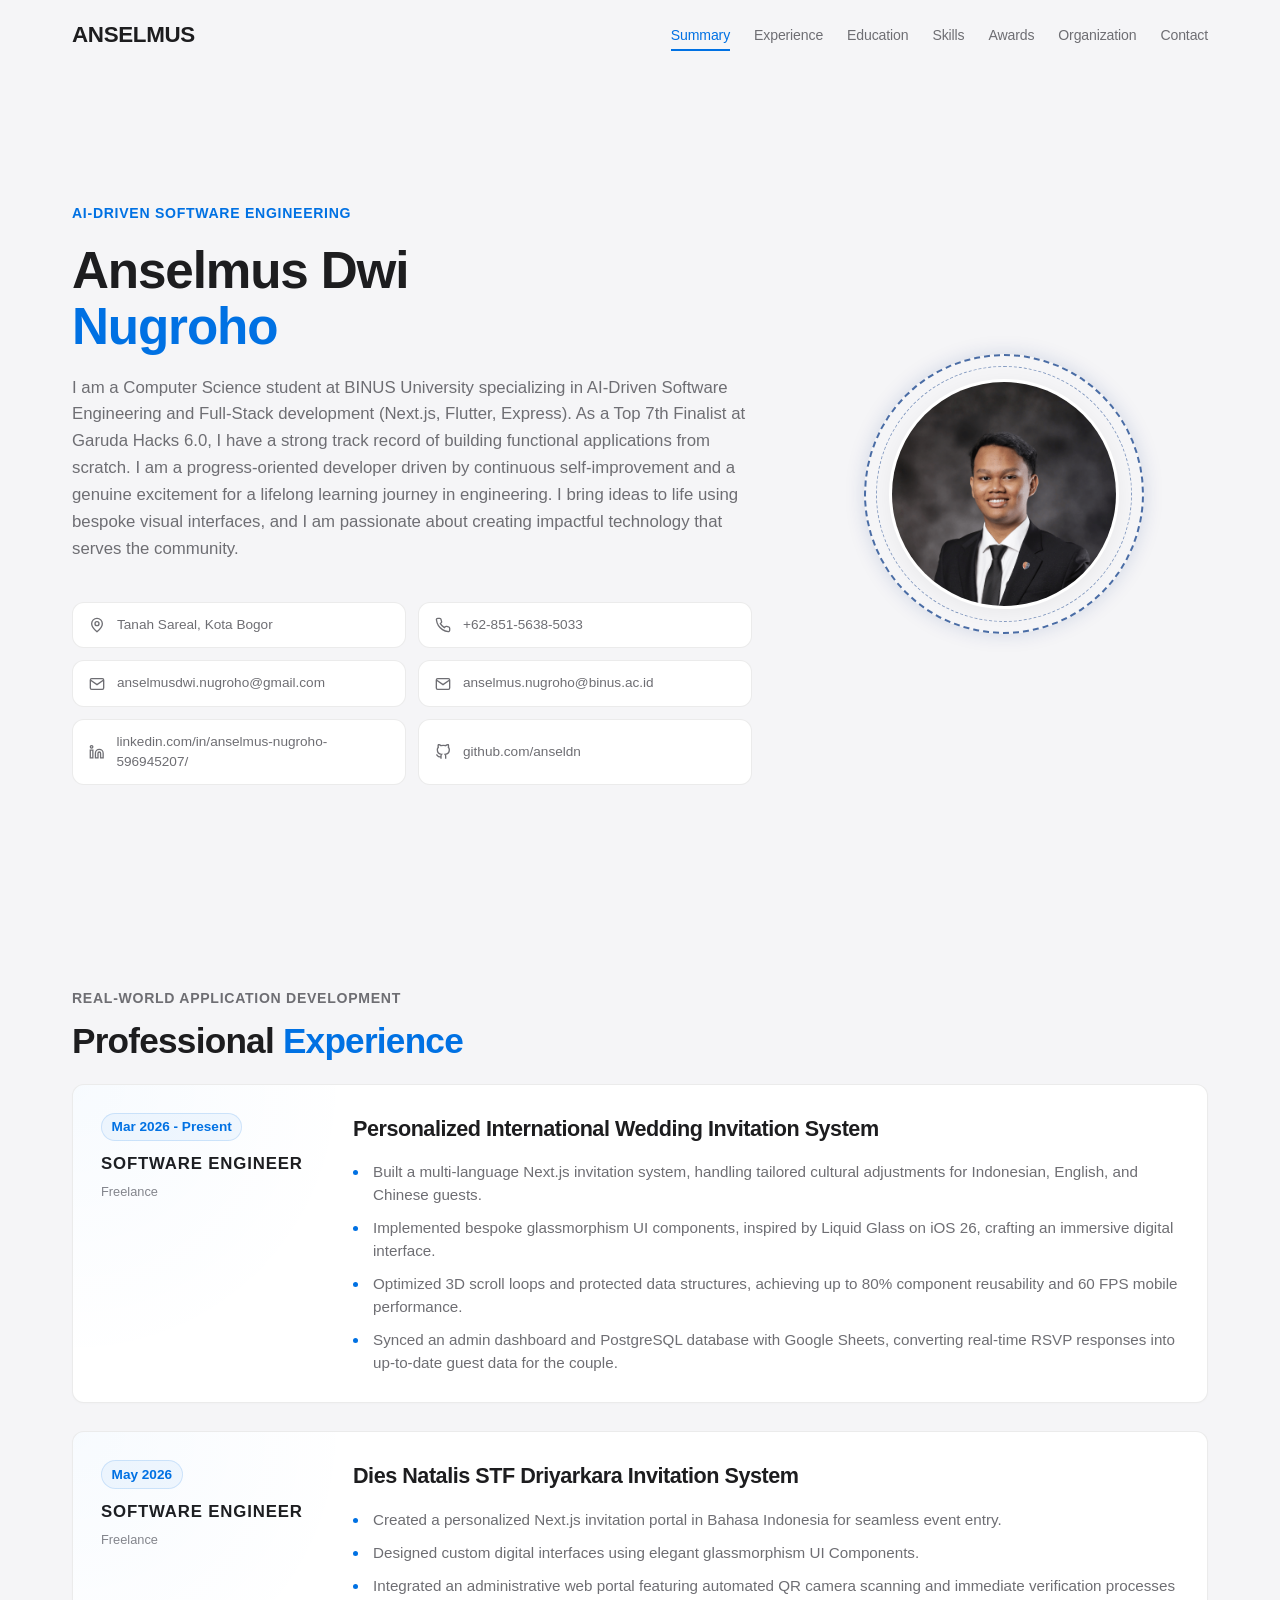
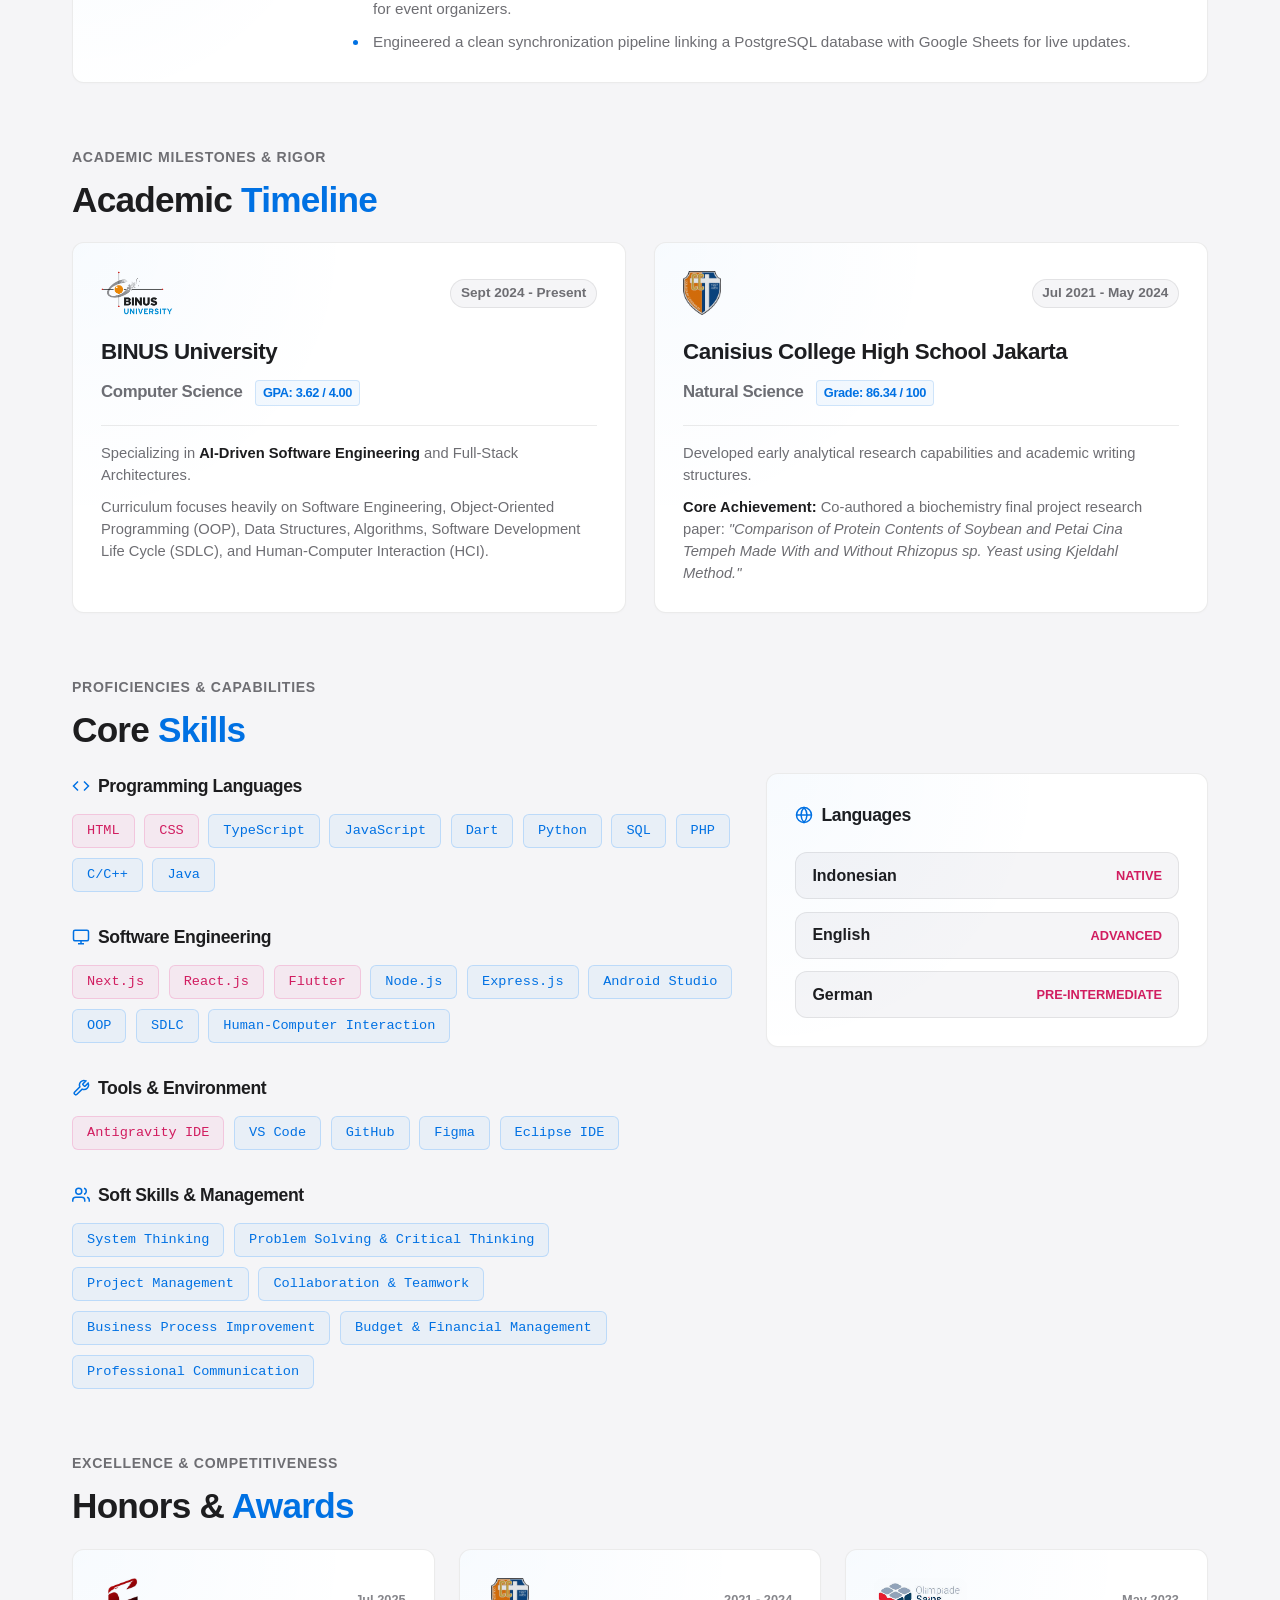
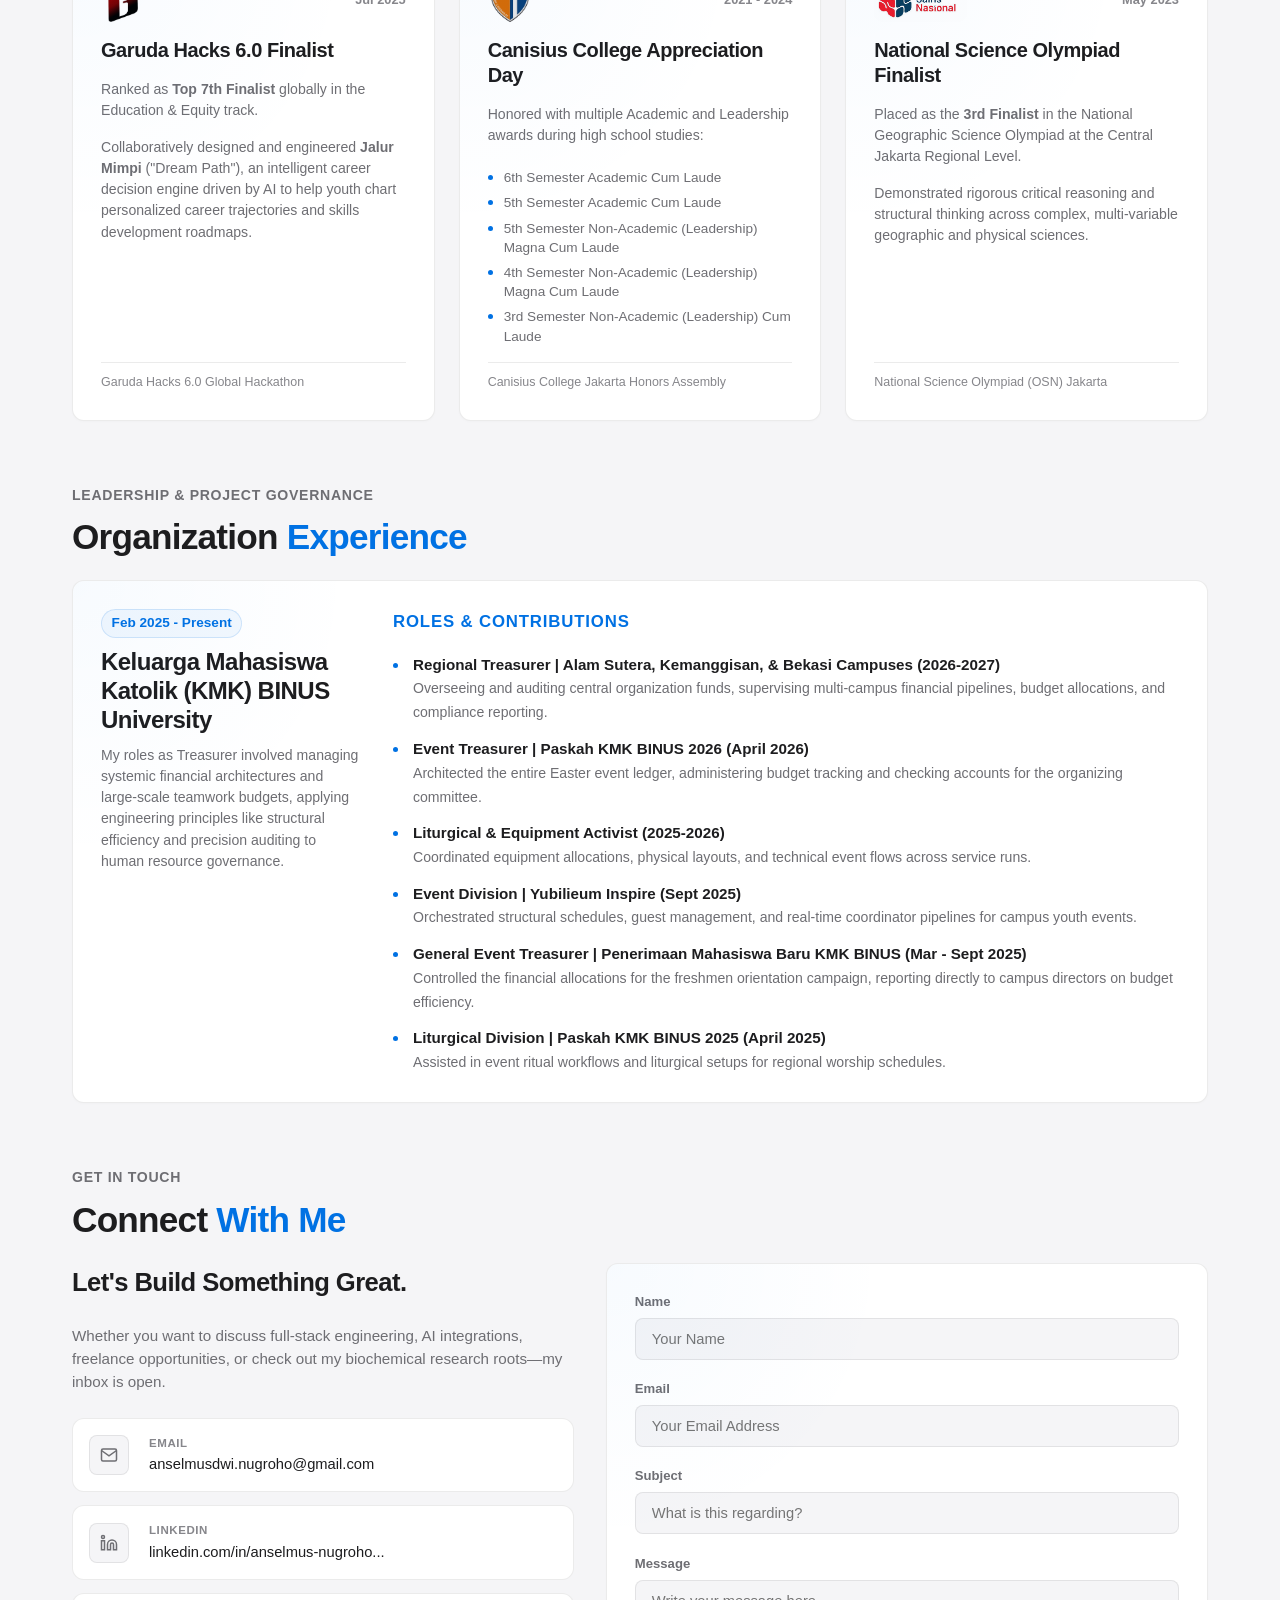
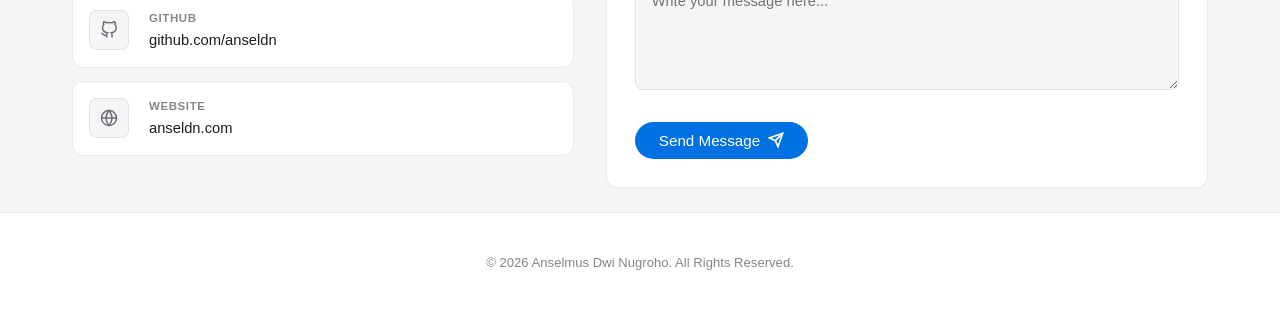
==== index.html @ 611786fc "feat: initialize portfolio website with layout, styling, and assets" ====
<!DOCTYPE html>
<html lang="en">

<head>
  <meta charset="UTF-8">
  <meta name="viewport" content="width=device-width, initial-scale=1.0">
  <meta name="description"
    content="Official personal portfolio of Anselmus Dwi Nugroho, an AI-Driven Software Engineer and Full-Stack Developer specializing in Next.js, Flutter, and high-performance Web Apps.">
  <meta name="keywords"
    content="Anselmus Dwi Nugroho, Anselmus Dwi, Software Engineer, AI Developer, Full-Stack Developer, Next.js, Flutter, Express, BINUS University, Portfolio">
  <meta name="author" content="Anselmus Dwi Nugroho">

  <!-- OpenGraph Metadata for Social Previews & SEO -->
  <meta property="og:title" content="Anselmus Dwi Nugroho | AI-Driven Software Engineer & Full-Stack Developer">
  <meta property="og:description"
    content="Personal portfolio showcasing high-performance digital invitations, full-stack systems, and academic excellence in Computer Science.">
  <meta property="og:type" content="website">
  <meta property="og:url" content="https://anseldn.com">
  <meta property="og:image" content="https://anseldn.com/assets/og-preview.png">

  <title>Anselmus Dwi Nugroho | Personal Portfolio</title>

  <!-- Web Tab Logo / Favicon -->
  <link rel="icon" type="image/png" href="assets/portfolio.png">

  <!-- Styling Sheet -->
  <link rel="stylesheet" href="style.css">
</head>

<body>

  <!-- Background Glowing Graphic Elements -->
  <div class="glowing-bg-wrapper" aria-hidden="true">
    <div class="glow-orb glow-orb-1"></div>
    <div class="glow-orb glow-orb-2"></div>
    <div class="glow-orb glow-orb-3"></div>
  </div>

  <!-- Interactive Cursor Glow Overlay -->
  <div class="cursor-glow" id="cursor-glow" aria-hidden="true"></div>

  <!-- Header & Navigation -->
  <header>
    <div class="container">
      <a href="#" class="logo" aria-label="Anselmus Home Page">ANSELMUS</a>

      <button class="mobile-nav-toggle" id="mobile-nav-toggle" aria-label="Toggle navigation menu" aria-expanded="false"
        aria-controls="nav-menu">
        <span></span>
        <span></span>
        <span></span>
      </button>

      <nav id="nav-menu">
        <ul>
          <li><a href="#summary" class="active">Summary</a></li>
          <li><a href="#experience">Experience</a></li>
          <li><a href="#education">Education</a></li>
          <li><a href="#skills">Skills</a></li>
          <li><a href="#awards">Awards</a></li>
          <li><a href="#organization">Organization</a></li>
          <li><a href="#contact">Contact</a></li>
        </ul>
      </nav>
    </div>
  </header>

  <main>
    <!-- Summary Section (#summary) -->
    <section id="summary" class="container">
      <div class="hero-grid">
        <div class="hero-content">
          <div class="hero-tag">AI-Driven Software Engineering</div>
          <h1 class="hero-title">Anselmus Dwi<br><span class="glow-text">Nugroho</span></h1>

          <p class="hero-desc">
            I am a Computer Science student at BINUS University specializing in AI-Driven Software Engineering and
            Full-Stack development (Next.js, Flutter, Express). As a Top 7th Finalist at Garuda Hacks 6.0, I have a
            strong track record of building functional applications from scratch. I am a progress-oriented developer
            driven by continuous self-improvement and a genuine excitement for a lifelong learning journey in
            engineering. I bring ideas to life using bespoke visual interfaces, and I am passionate about creating
            impactful technology that serves the community.
          </p>

          <!-- Quick Contact Badges Grid -->
          <div class="contact-grid">
            <a href="https://maps.google.com/?q=Tanah+Sareal+Kota+Bogor" target="_blank" rel="noopener noreferrer"
              class="contact-item">
              <svg viewBox="0 0 24 24" aria-hidden="true">
                <path d="M12 2a8 8 0 00-8 8c0 5.25 8 12 8 12s8-6.75 8-12a8 8 0 00-8-8z" />
                <circle cx="12" cy="10" r="3" />
              </svg>
              <span>Tanah Sareal, Kota Bogor</span>
            </a>

            <a href="https://wa.me/+6285156385033" class="contact-item">
              <svg viewBox="0 0 24 24" aria-hidden="true">
                <path
                  d="M22 16.92v3a2 2 0 01-2.18 2 19.79 19.79 0 01-8.63-3.07 19.5 19.5 0 01-6-6 19.79 19.79 0 01-3.07-8.67A2 2 0 014.11 2h3a2 2 0 012 1.72 12.84 12.84 0 00.7 2.81 2 2 0 01-.45 2.11L8.09 9.91a16 16 0 006 6l1.27-1.27a2 2 0 012.11-.45 12.84 12.84 0 002.81.7A2 2 0 0122 16.92z" />
              </svg>
              <span>+62-851-5638-5033</span>
            </a>

            <a href="mailto:anselmusdwi.nugroho@gmail.com" class="contact-item">
              <svg viewBox="0 0 24 24" aria-hidden="true">
                <path d="M4 4h16c1.1 0 2 .9 2 2v12c0 1.1-.9 2-2 2H4c-1.1 0-2-.9-2-2V6c0-1.1.9-2 2-2z" />
                <polyline points="22,6 12,13 2,6" />
              </svg>
              <span>anselmusdwi.nugroho@gmail.com</span>
            </a>

            <a href="mailto:anselmus.nugroho@binus.ac.id" class="contact-item">
              <svg viewBox="0 0 24 24" aria-hidden="true">
                <path d="M4 4h16c1.1 0 2 .9 2 2v12c0 1.1-.9 2-2 2H4c-1.1 0-2-.9-2-2V6c0-1.1.9-2 2-2z" />
                <polyline points="22,6 12,13 2,6" />
              </svg>
              <span>anselmus.nugroho@binus.ac.id</span>
            </a>

            <a href="https://linkedin.com/in/anselmus-nugroho-596945207/" target="_blank" rel="noopener noreferrer"
              class="contact-item">
              <svg viewBox="0 0 24 24" aria-hidden="true">
                <path d="M16 8a6 6 0 016 6v7h-4v-7a2 2 0 00-2-2 2 2 0 00-2 2v7h-4v-7a6 6 0 016-6zM2 9h4v12H2z" />
                <circle cx="4" cy="4" r="2" />
              </svg>
              <span>linkedin.com/in/anselmus-nugroho-596945207/</span>
            </a>

            <a href="https://github.com/anseldn" target="_blank" rel="noopener noreferrer" class="contact-item">
              <svg viewBox="0 0 24 24" aria-hidden="true">
                <path
                  d="M9 19c-5 1.5-5-2.5-7-3m14 6v-3.87a3.37 3.37 0 00-.94-2.61c3.14-.35 6.44-1.54 6.44-7A5.44 5.44 0 0020 4.77 5.07 5.07 0 0019.91 1S18.73.65 16 2.48a13.38 13.38 0 00-7 0C6.27.65 5.09 1 5.09 1A5.07 5.07 0 005 4.77a5.44 5.44 0 00-1.5 3.78c0 5.42 3.3 6.61 6.44 7A3.37 3.37 0 009 18.13V22" />
              </svg>
              <span>github.com/anseldn</span>
            </a>
          </div>
        </div>

        <!-- Profile Layout Slot with Rotating Border & Glass Visual -->
        <div class="profile-visual">
          <div class="profile-glow-ring"></div>
          <div class="profile-image-container">
            <img src="assets/profilebg.png" alt="Anselmus Dwi Nugroho Profile Background">
          </div>
        </div>
      </div>
    </section>

    <!-- Professional Experience Section (#experience) -->
    <section id="experience" class="container">
      <div class="section-header">
        <span class="section-subtitle">Real-world Application Development</span>
        <h2 class="section-title">Professional <span class="glow-accent">Experience</span></h2>
      </div>

      <div class="experience-layout">
        <!-- Experience Card 1 -->
        <article class="portfolio-card experience-card">
          <div class="experience-meta">
            <span class="exp-date">Mar 2026 - Present</span>
            <div class="exp-role">Software Engineer</div>
            <div class="exp-org">Freelance</div>
          </div>

          <div class="experience-details">
            <h3>Personalized International Wedding Invitation System </h3>
            <ul class="experience-list">
              <li>Built a multi-language Next.js invitation system, handling tailored cultural adjustments for
                Indonesian, English, and Chinese guests.</li>
              <li>Implemented bespoke glassmorphism UI components, inspired by Liquid Glass on iOS 26, crafting an
                immersive digital interface.</li>
              <li>Optimized 3D scroll loops and protected data structures, achieving up to 80% component reusability and
                60 FPS mobile performance.</li>
              <li>Synced an admin dashboard and PostgreSQL database with Google Sheets, converting real-time RSVP
                responses into up-to-date guest data for the couple.</li>
            </ul>
          </div>
        </article>

        <!-- Experience Card 2 -->
        <article class="portfolio-card experience-card">
          <div class="experience-meta">
            <span class="exp-date">May 2026</span>
            <div class="exp-role">Software Engineer</div>
            <div class="exp-org">Freelance</div>
          </div>

          <div class="experience-details">
            <h3>Dies Natalis STF Driyarkara Invitation System </h3>
            <ul class="experience-list">
              <li>Created a personalized Next.js invitation portal in Bahasa Indonesia for seamless event entry.</li>
              <li>Designed custom digital interfaces using elegant glassmorphism UI Components.</li>
              <li>Integrated an administrative web portal featuring automated QR camera scanning and immediate
                verification processes for event organizers.</li>
              <li>Engineered a clean synchronization pipeline linking a PostgreSQL database with Google Sheets for live
                updates.</li>
            </ul>
          </div>
        </article>
      </div>
    </section>

    <!-- Education Section (#education) -->
    <section id="education" class="container">
      <div class="section-header">
        <span class="section-subtitle">Academic Milestones & Rigor</span>
        <h2 class="section-title">Academic <span class="glow-accent">Timeline</span></h2>
      </div>

      <div class="education-timeline">
        <!-- Education Card 1: University -->
        <article class="portfolio-card education-card">
          <div class="edu-icon-header">
            <div class="edu-icon-box">
              <img src="assets/binus.png" alt="BINUS University Logo">
            </div>
            <span class="edu-period">Sept 2024 - Present</span>
          </div>
          <h3 class="edu-institution">BINUS University</h3>
          <h4 class="edu-major">Computer Science <span class="gpa" aria-label="GPA 3.62 out of 4.00">GPA: 3.62 /
              4.00</span></h4>
          <div class="edu-details">
            <p>Specializing in <strong>AI-Driven Software Engineering</strong> and Full-Stack Architectures.</p>
            <p>Curriculum focuses heavily on Software Engineering, Object-Oriented Programming (OOP), Data Structures,
              Algorithms, Software Development Life Cycle (SDLC), and Human-Computer Interaction (HCI).</p>
          </div>
        </article>

        <!-- Education Card 2: High School -->
        <article class="portfolio-card education-card">
          <div class="edu-icon-header">
            <div class="edu-icon-box">
              <img src="assets/canisius-college.png" alt="Canisius College Logo">
            </div>
            <span class="edu-period">Jul 2021 - May 2024</span>
          </div>
          <h3 class="edu-institution">Canisius College High School Jakarta</h3>
          <h4 class="edu-major">Natural Science <span class="gpa" aria-label="Final Grade 86.34 out of 100">Grade: 86.34
              / 100</span></h4>
          <div class="edu-details">
            <p>Developed early analytical research capabilities and academic writing structures.</p>
            <p><strong>Core Achievement:</strong> Co-authored a biochemistry final project research paper:
              <em>"Comparison of Protein Contents of Soybean and Petai Cina Tempeh Made With and Without Rhizopus sp.
                Yeast using Kjeldahl Method."</em>
            </p>
          </div>
        </article>
      </div>
    </section>

    <!-- Skills Section (#skills) -->
    <section id="skills" class="container">
      <div class="section-header">
        <span class="section-subtitle">Proficiencies & Capabilities</span>
        <h2 class="section-title">Core <span class="glow-accent">Skills</span></h2>
      </div>

      <div class="skills-container">
        <!-- Main Skills Categorization -->
        <div class="skills-main">
          <!-- Programming Languages -->
          <div class="skill-category">
            <h3 class="skill-category-title">
              <svg viewBox="0 0 24 24" aria-hidden="true">
                <polyline points="16 18 22 12 16 6" />
                <polyline points="8 6 2 12 8 18" />
              </svg>
              Programming Languages
            </h3>
            <div class="badge-grid">
              <span class="skill-badge accent-badge">HTML</span>
              <span class="skill-badge accent-badge">CSS</span>
              <span class="skill-badge">TypeScript</span>
              <span class="skill-badge">JavaScript</span>
              <span class="skill-badge">Dart</span>
              <span class="skill-badge">Python</span>
              <span class="skill-badge">SQL</span>
              <span class="skill-badge">PHP</span>
              <span class="skill-badge">C/C++</span>
              <span class="skill-badge">Java</span>
            </div>
          </div>

          <!-- Software Engineering & Paradigms -->
          <div class="skill-category">
            <h3 class="skill-category-title">
              <svg viewBox="0 0 24 24" aria-hidden="true">
                <rect x="2" y="3" width="20" height="14" rx="2" ry="2" />
                <line x1="8" y1="21" x2="16" y2="21" />
                <line x1="12" y1="17" x2="12" y2="21" />
              </svg>
              Software Engineering
            </h3>
            <div class="badge-grid">
              <span class="skill-badge accent-badge">Next.js</span>
              <span class="skill-badge accent-badge">React.js</span>
              <span class="skill-badge accent-badge">Flutter</span>
              <span class="skill-badge">Node.js</span>
              <span class="skill-badge">Express.js</span>
              <span class="skill-badge">Android Studio</span>
              <span class="skill-badge">OOP</span>
              <span class="skill-badge">SDLC</span>
              <span class="skill-badge">Human-Computer Interaction</span>
            </div>
          </div>

          <!-- Engineering Tools -->
          <div class="skill-category">
            <h3 class="skill-category-title">
              <svg viewBox="0 0 24 24" aria-hidden="true">
                <path
                  d="M14.7 6.3a1 1 0 0 0 0 1.4l1.6 1.6a1 1 0 0 0 1.4 0l3.77-3.77a6 6 0 0 1-7.94 7.94l-6.91 6.91a2.12 2.12 0 0 1-3-3l6.91-6.91a6 6 0 0 1 7.94-7.94l-3.76 3.76z" />
              </svg>
              Tools & Environment
            </h3>
            <div class="badge-grid">
              <span class="skill-badge accent-badge">Antigravity IDE</span>
              <span class="skill-badge">VS Code</span>
              <span class="skill-badge">GitHub</span>
              <span class="skill-badge">Figma</span>
              <span class="skill-badge">Eclipse IDE</span>
            </div>
          </div>

          <!-- Soft Skills / Core Mindsets -->
          <div class="skill-category">
            <h3 class="skill-category-title">
              <svg viewBox="0 0 24 24" aria-hidden="true">
                <path d="M17 21v-2a4 4 0 0 0-4-4H5a4 4 0 0 0-4 4v2" />
                <circle cx="9" cy="7" r="4" />
                <path d="M23 21v-2a4 4 0 0 0-3-3.87" />
                <path d="M16 3.13a4 4 0 0 1 0 7.75" />
              </svg>
              Soft Skills & Management
            </h3>
            <div class="badge-grid">
              <span class="skill-badge">System Thinking</span>
              <span class="skill-badge">Problem Solving & Critical Thinking</span>
              <span class="skill-badge">Project Management</span>
              <span class="skill-badge">Collaboration & Teamwork</span>
              <span class="skill-badge">Business Process Improvement</span>
              <span class="skill-badge">Budget & Financial Management</span>
              <span class="skill-badge">Professional Communication</span>
            </div>
          </div>
        </div>

        <!-- Language Panel -->
        <aside class="portfolio-card" style="height: fit-content;">
          <h3 class="skill-category-title" style="margin-bottom: 1.5rem;">
            <svg viewBox="0 0 24 24" aria-hidden="true">
              <circle cx="12" cy="12" r="10" />
              <line x1="2" y1="12" x2="22" y2="12" />
              <path d="M12 2a15.3 15.3 0 0 1 4 10 15.3 15.3 0 0 1-4 10 15.3 15.3 0 0 1-4-10 15.3 15.3 0 0 1 4-10z" />
            </svg>
            Languages
          </h3>
          <div class="languages-list">
            <div class="language-item">
              <span class="lang-name">Indonesian</span>
              <span class="lang-level">Native</span>
            </div>
            <div class="language-item">
              <span class="lang-name">English</span>
              <span class="lang-level">Advanced</span>
            </div>
            <div class="language-item">
              <span class="lang-name">German</span>
              <span class="lang-level">Pre-Intermediate</span>
            </div>
          </div>
        </aside>
      </div>
    </section>

    <!-- Award Section (#awards) -->
    <section id="awards" class="container">
      <div class="section-header">
        <span class="section-subtitle">Excellence & Competitiveness</span>
        <h2 class="section-title">Honors & <span class="glow-accent">Awards</span></h2>
      </div>

      <div class="awards-grid">
        <!-- Award 1: Garuda Hacks -->
        <article class="portfolio-card award-card">
          <div class="award-icon-row">
            <div class="award-icon-box">
              <img src="assets/garuda-hacks.jpg" alt="Garuda Hacks Finalist Logo">
            </div>
            <span class="award-date">Jul 2025</span>
          </div>
          <h3>Garuda Hacks 6.0 Finalist</h3>
          <p>
            Ranked as <strong>Top 7th Finalist</strong> globally in the Education & Equity track.
          </p>
          <p>
            Collaboratively designed and engineered <strong>Jalur Mimpi</strong> ("Dream Path"), an intelligent career
            decision engine driven by AI to help youth chart personalized career trajectories and skills development
            roadmaps.
          </p>
          <span class="award-subtext">Garuda Hacks 6.0 Global Hackathon</span>
        </article>

        <!-- Award 2: Canisius College Honors -->
        <article class="portfolio-card award-card">
          <div class="award-icon-row">
            <div class="award-icon-box">
              <img src="assets/canisius-college.png" alt="Canisius College Logo">
            </div>
            <span class="award-date">2021 - 2024</span>
          </div>
          <h3>Canisius College Appreciation Day</h3>
          <p>
            Honored with multiple Academic and Leadership awards during high school studies:
          </p>
          <ul class="cum-laude-list">
            <li class="cum-laude-item">6th Semester Academic Cum Laude</li>
            <li class="cum-laude-item">5th Semester Academic Cum Laude</li>
            <li class="cum-laude-item">5th Semester Non-Academic (Leadership) Magna Cum Laude</li>
            <li class="cum-laude-item">4th Semester Non-Academic (Leadership) Magna Cum Laude</li>
            <li class="cum-laude-item">3rd Semester Non-Academic (Leadership) Cum Laude</li>
          </ul>
          <span class="award-subtext">Canisius College Jakarta Honors Assembly</span>
        </article>

        <!-- Award 3: Science Olympiad -->
        <article class="portfolio-card award-card">
          <div class="award-icon-row">
            <div class="award-icon-box">
              <img src="assets/osn.jpg" alt="National Science Olympiad Finalist Logo">
            </div>
            <span class="award-date">May 2023</span>
          </div>
          <h3>National Science Olympiad Finalist</h3>
          <p>
            Placed as the <strong>3rd Finalist</strong> in the National Geographic Science Olympiad at the Central
            Jakarta Regional Level.
          </p>
          <p>
            Demonstrated rigorous critical reasoning and structural thinking across complex, multi-variable geographic
            and physical sciences.
          </p>
          <span class="award-subtext">National Science Olympiad (OSN) Jakarta</span>
        </article>
      </div>
    </section>

    <!-- Organization Experience Section (#organization) -->
    <section id="organization" class="container">
      <div class="section-header">
        <span class="section-subtitle">Leadership & Project Governance</span>
        <h2 class="section-title">Organization <span class="glow-accent">Experience</span></h2>
      </div>

      <div class="org-wrapper">
        <article class="portfolio-card org-card">
          <div class="org-header-block">
            <span class="org-timeline-badge">Feb 2025 - Present</span>
            <h3 class="org-title">Keluarga Mahasiswa Katolik (KMK) BINUS University</h3>
            <p class="org-meta-desc">
              My roles as Treasurer involved managing systemic financial architectures and large-scale teamwork budgets,
              applying engineering principles like structural efficiency and precision auditing to human resource
              governance.
            </p>
          </div>

          <div class="org-list-block">
            <h4 class="org-list-title">Roles & Contributions</h4>
            <ul class="org-list">
              <li>
                <span class="org-role-name">Regional Treasurer | Alam Sutera, Kemanggisan, & Bekasi Campuses
                  (2026-2027)</span>
                <span class="org-role-desc">Overseeing and auditing central organization funds, supervising multi-campus
                  financial pipelines, budget allocations, and compliance reporting.</span>
              </li>
              <li>
                <span class="org-role-name">Event Treasurer | Paskah KMK BINUS 2026 (April 2026)</span>
                <span class="org-role-desc">Architected the entire Easter event ledger, administering budget tracking
                  and checking accounts for the organizing committee.</span>
              </li>
              <li>
                <span class="org-role-name">Liturgical & Equipment Activist (2025-2026)</span>
                <span class="org-role-desc">Coordinated equipment allocations, physical layouts, and technical event
                  flows across service runs.</span>
              </li>
              <li>
                <span class="org-role-name">Event Division | Yubilieum Inspire (Sept 2025)</span>
                <span class="org-role-desc">Orchestrated structural schedules, guest management, and real-time
                  coordinator pipelines for campus youth events.</span>
              </li>
              <li>
                <span class="org-role-name">General Event Treasurer | Penerimaan Mahasiswa Baru KMK BINUS (Mar - Sept
                  2025)</span>
                <span class="org-role-desc">Controlled the financial allocations for the freshmen orientation campaign,
                  reporting directly to campus directors on budget efficiency.</span>
              </li>
              <li>
                <span class="org-role-name">Liturgical Division | Paskah KMK BINUS 2025 (April 2025)</span>
                <span class="org-role-desc">Assisted in event ritual workflows and liturgical setups for regional
                  worship schedules.</span>
              </li>
            </ul>
          </div>
        </article>
      </div>
    </section>

    <!-- Contact Section (#contact) -->
    <section id="contact" class="container">
      <div class="section-header">
        <span class="section-subtitle">Get in Touch</span>
        <h2 class="section-title">Connect <span class="glow-accent">With Me</span></h2>
      </div>

      <div class="contact-container">
        <!-- Contact Information Links Column -->
        <div class="contact-info-panel">
          <h3>Let's Build Something Great<span>.</span></h3>
          <p class="contact-info-desc">
            Whether you want to discuss full-stack engineering, AI integrations, freelance opportunities, or check out
            my biochemical research roots—my inbox is open.
          </p>

          <div class="contact-links-column">
            <!-- Email link card -->
            <a href="mailto:anselmusdwi.nugroho@gmail.com" class="contact-link-card"
              aria-label="Send Email to Anselmus">
              <div class="icon-holder">
                <svg viewBox="0 0 24 24" aria-hidden="true">
                  <path d="M4 4h16c1.1 0 2 .9 2 2v12c0 1.1-.9 2-2 2H4c-1.1 0-2-.9-2-2V6c0-1.1.9-2 2-2z" />
                  <polyline points="22,6 12,13 2,6" />
                </svg>
              </div>
              <div class="contact-link-text">
                <span class="contact-link-label">Email</span>
                <span class="contact-link-value">anselmusdwi.nugroho@gmail.com</span>
              </div>
            </a>

            <!-- LinkedIn link card -->
            <a href="https://linkedin.com/in/anselmus-nugroho-596945207/" target="_blank" rel="noopener noreferrer"
              class="contact-link-card" aria-label="Visit Anselmus on LinkedIn">
              <div class="icon-holder">
                <svg viewBox="0 0 24 24" aria-hidden="true">
                  <path d="M16 8a6 6 0 016 6v7h-4v-7a2 2 0 00-2-2 2 2 0 00-2 2v7h-4v-7a6 6 0 016-6zM2 9h4v12H2z" />
                  <circle cx="4" cy="4" r="2" />
                </svg>
              </div>
              <div class="contact-link-text">
                <span class="contact-link-label">LinkedIn</span>
                <span class="contact-link-value">linkedin.com/in/anselmus-nugroho...</span>
              </div>
            </a>

            <!-- GitHub link card -->
            <a href="https://github.com/anseldn" target="_blank" rel="noopener noreferrer" class="contact-link-card"
              aria-label="Visit Anselmus on GitHub">
              <div class="icon-holder">
                <svg viewBox="0 0 24 24" aria-hidden="true">
                  <path
                    d="M9 19c-5 1.5-5-2.5-7-3m14 6v-3.87a3.37 3.37 0 00-.94-2.61c3.14-.35 6.44-1.54 6.44-7A5.44 5.44 0 0020 4.77 5.07 5.07 0 0019.91 1S18.73.65 16 2.48a13.38 13.38 0 00-7 0C6.27.65 5.09 1 5.09 1A5.07 5.07 0 005 4.77a5.44 5.44 0 00-1.5 3.78c0 5.42 3.3 6.61 6.44 7A3.37 3.37 0 009 18.13V22" />
                </svg>
              </div>
              <div class="contact-link-text">
                <span class="contact-link-label">GitHub</span>
                <span class="contact-link-value">github.com/anseldn</span>
              </div>
            </a>

            <!-- Website link card -->
            <a href="https://anseldn.com" target="_blank" rel="noopener noreferrer" class="contact-link-card"
              aria-label="Visit Custom Domain Website">
              <div class="icon-holder">
                <svg viewBox="0 0 24 24" aria-hidden="true">
                  <circle cx="12" cy="12" r="10" />
                  <line x1="2" y1="12" x2="22" y2="12" />
                  <path
                    d="M12 2a15.3 15.3 0 0 1 4 10 15.3 15.3 0 0 1-4 10 15.3 15.3 0 0 1-4-10 15.3 15.3 0 0 1 4-10z" />
                </svg>
              </div>
              <div class="contact-link-text">
                <span class="contact-link-label">Website</span>
                <span class="contact-link-value">anseldn.com</span>
              </div>
            </a>
          </div>
        </div>

        <!-- Contact Form Panel -->
        <div class="portfolio-card contact-form-panel">
          <form id="portfolio-contact-form" novalidate>
            <!-- Honeypot field for spam prevention -->
            <input type="text" id="form-honey" style="display:none !important;" tabindex="-1" autocomplete="off">

            <div class="form-group">
              <label for="form-name">Name</label>
              <input type="text" id="form-name" class="form-control" placeholder="Your Name" required>
            </div>

            <div class="form-group" style="margin-top: 1.2rem;">
              <label for="form-email">Email</label>
              <input type="email" id="form-email" class="form-control" placeholder="Your Email Address" required>
            </div>

            <div class="form-group" style="margin-top: 1.2rem;">
              <label for="form-subject">Subject</label>
              <input type="text" id="form-subject" class="form-control" placeholder="What is this regarding?" required>
            </div>

            <div class="form-group" style="margin-top: 1.2rem;">
              <label for="form-message">Message</label>
              <textarea id="form-message" class="form-control" placeholder="Write your message here..."
                required></textarea>
            </div>

            <div style="margin-top: 2rem;">
              <button type="submit" class="btn-submit">
                <span>Send Message</span>
                <svg viewBox="0 0 24 24" aria-hidden="true">
                  <line x1="22" y1="2" x2="11" y2="13" />
                  <polygon points="22 2 15 22 11 13 2 9 22 2" />
                </svg>
              </button>
            </div>
          </form>
        </div>
      </div>
    </section>
  </main>

  <!-- Footer -->
  <footer>
    <div class="container footer-content">
      <p class="footer-text">&copy; 2026 Anselmus Dwi Nugroho. All Rights Reserved.</p>
    </div>
  </footer>

  <!-- Interactivity Script -->
  <script src="script.js"></script>
</body>

</html>
---- style.css ----
/* 
   Anselmus Dwi Nugroho - Personal Portfolio Style Sheet
   Optimized for: https://anseldn.com (Vercel deployment)
   Design Aesthetic: Apple "Mac Studio" Light Minimalist
*/

@import url('https://fonts.googleapis.com/css2?family=Inter:wght@300;400;500;600;700&display=swap');

/* --- DESIGN SYSTEM TOKENS --- */
:root {
  /* --- Apple "Mac Studio" Color Palette --- */
  --apple-bg: #f5f5f7;
  /* Light Aluminum White (Main Background) */
  --apple-card-bg: #ffffff;
  /* Pure White (Cards & Elevated Containers) */
  --apple-text-primary: #1d1d1f;
  /* Charcoal Black (Headers & Main Text) */
  --apple-text-secondary: #6e6e73;
  /* Space Gray (Subtitles & Captions) */
  --apple-text-muted: #86868b;
  /* Light Space Gray (Muted metadata) */
  --apple-accent: #0071e3;
  /* Apple Blue (Buttons, Links, Active States) */
  --apple-accent-hover: #0066cc;
  /* Hover Dark Blue */

  /* --- Apple UI System Variables --- */
  --apple-border: rgba(0, 0, 0, 0.08);
  --apple-border-hover: rgba(0, 0, 0, 0.15);
  --apple-radius: 12px;
  --apple-transition: all 0.3s cubic-bezier(0.25, 0.8, 0.25, 1);
  --apple-font: -apple-system, BlinkMacSystemFont, "Segoe UI", Roboto, Helvetica, Arial, sans-serif;

  /* Layout & Sizing */
  --container-max-width: 1200px;
  --nav-height: 70px;
}

/* --- RESET & BASIC STYLES --- */
*,
*::before,
*::after {
  box-sizing: border-box;
  margin: 0;
  padding: 0;
}

html {
  scroll-behavior: smooth;
  scroll-padding-top: var(--nav-height);
  overflow-x: hidden;
}

body {
  background-color: var(--apple-bg);
  color: var(--apple-text-primary);
  font-family: var(--apple-font);
  line-height: 1.5;
  -webkit-font-smoothing: antialiased;
  -moz-osx-font-smoothing: grayscale;
  overflow-x: hidden;
  position: relative;
}

/* Selection highlight */
::selection {
  background: rgba(0, 113, 227, 0.15);
  color: var(--apple-accent);
}

/* Custom Webkit Scrollbars */
::-webkit-scrollbar {
  width: 8px;
}

::-webkit-scrollbar-track {
  background: var(--apple-bg);
}

::-webkit-scrollbar-thumb {
  background: rgba(0, 0, 0, 0.15);
  border-radius: 4px;
  border: 2px solid var(--apple-bg);
}

::-webkit-scrollbar-thumb:hover {
  background: var(--apple-accent);
}

/* Hide dark-mode glow wrapper and cursor glow in Light Apple Mode */
.glowing-bg-wrapper,
.cursor-glow {
  display: none !important;
}

/* Typography headers letter-tracking alignment */
h1,
h2,
h3,
h4,
h5,
h6 {
  color: var(--apple-text-primary);
  letter-spacing: -0.022em;
  /* Apple's distinct tight tracking for headers */
  font-weight: 700;
}

p {
  color: var(--apple-text-secondary);
}

/* --- STRUCTURAL LAYOUT --- */
.container {
  width: 100%;
  max-width: var(--container-max-width);
  margin-left: auto;
  margin-right: auto;
  padding: 0 2rem;
}

section {
  padding: 4.5rem 0;
  margin-top: 4rem;
  margin-bottom: 1.5rem;
  position: relative;
}

/* --- APPLE INDUSTRIAL PORTFOLIO CARD --- */
.portfolio-card {
  background-color: var(--apple-card-bg);
  border: 1px solid var(--apple-border);
  border-radius: var(--apple-radius);
  padding: 1.75rem;
  transition: var(--apple-transition);
  position: relative;
  overflow: hidden;
  box-shadow: 0 1px 3px rgba(0, 0, 0, 0.02);
}

/* Subtle depth on hover without loud shadow effects */
.portfolio-card:hover {
  border-color: var(--apple-border-hover);
  transform: translateY(-2px);
  box-shadow: 0 8px 24px rgba(0, 0, 0, 0.04);
}

/* 3D mouse highlight element used in hover script (made extremely subtle for light mode) */
.portfolio-card::before {
  content: '';
  position: absolute;
  top: 0;
  left: 0;
  width: 100%;
  height: 100%;
  background: radial-gradient(400px circle at var(--mouse-x, 0) var(--mouse-y, 0), rgba(0, 113, 227, 0.03), transparent 70%);
  z-index: 1;
  pointer-events: none;
}

/* --- HEADER & NAVIGATION --- */
header {
  position: fixed;
  top: 0;
  left: 0;
  width: 100%;
  height: var(--nav-height);
  z-index: 100;
  transition: var(--apple-transition);
}

header.scrolled {
  background: rgba(245, 245, 247, 0.85);
  border-bottom: 1px solid var(--apple-border);
  backdrop-filter: blur(20px);
  -webkit-backdrop-filter: blur(20px);
  height: 60px;
}

header .container {
  display: flex;
  justify-content: space-between;
  align-items: center;
  height: 100%;
}

.logo {
  font-family: var(--apple-font);
  font-weight: 700;
  font-size: 1.4rem;
  letter-spacing: -0.015em;
  color: var(--apple-text-primary);
  text-decoration: none;
  display: flex;
  align-items: center;
  gap: 0.2rem;
}



nav ul {
  display: flex;
  list-style: none;
  gap: 1.5rem;
}

nav a {
  text-decoration: none;
  color: var(--apple-text-secondary);
  font-size: 0.88rem;
  font-weight: 500;
  letter-spacing: -0.01em;
  transition: var(--apple-transition);
  position: relative;
  padding: 0.5rem 0;
}

nav a:hover,
nav a.active {
  color: var(--apple-accent);
}

nav a::after {
  content: '';
  position: absolute;
  bottom: 0;
  left: 0;
  width: 0;
  height: 2px;
  background-color: var(--apple-accent);
  transition: var(--apple-transition);
}

nav a:hover::after,
nav a.active::after {
  width: 100%;
}

/* Mobile Navigation Toggle Button */
.mobile-nav-toggle {
  display: none;
  background: none;
  border: none;
  cursor: pointer;
  z-index: 110;
}

.mobile-nav-toggle span {
  display: block;
  width: 22px;
  height: 2px;
  background-color: var(--apple-text-primary);
  margin-bottom: 5px;
  transition: var(--apple-transition);
}

.mobile-nav-toggle span:last-child {
  margin-bottom: 0;
}

/* Active Hamburger states */
.mobile-nav-toggle.open span:nth-child(1) {
  transform: rotate(45deg) translate(5px, 5px);
}

.mobile-nav-toggle.open span:nth-child(2) {
  opacity: 0;
}

.mobile-nav-toggle.open span:nth-child(3) {
  transform: rotate(-45deg) translate(5px, -5px);
}

/* --- HERO & SUMMARY SECTION (#summary) --- */
#summary {
  min-height: calc(100vh - 40px);
  display: flex;
  align-items: center;
  /* padding-top: calc(var(--nav-height) + 1.5rem); */
}

.hero-grid {
  display: grid;
  grid-template-columns: 1.25fr 0.75fr;
  gap: 3rem;
  align-items: center;
}

.hero-content {
  display: flex;
  flex-direction: column;
  gap: 1.2rem;
}

.hero-tag {
  font-size: 0.88rem;
  font-weight: 600;
  color: var(--apple-accent);
  text-transform: uppercase;
  letter-spacing: 0.05em;
  display: flex;
  align-items: center;
  gap: 0.5rem;
}

.hero-title {
  font-size: 3.2rem;
  line-height: 1.1;
  font-weight: 800;
}

.hero-title span.glow-text {
  color: var(--apple-accent);
}

.hero-desc {
  font-size: 1.05rem;
  line-height: 1.6;
}

/* Profile Visual Wrapper */
.profile-visual {
  position: relative;
  display: flex;
  justify-content: center;
  align-items: center;
}

.profile-glow-ring {
  position: absolute;
  width: 280px;
  height: 280px;
  border-radius: 50%;
  border: 2px dashed rgba(0, 50, 130, 0.7);
  box-shadow: 0 0 20px rgba(0, 50, 130, 0.15);
  animation: rotateClockwise 25s linear infinite;
  pointer-events: none;
}

.profile-glow-ring::before {
  content: '';
  position: absolute;
  top: 10px;
  left: 10px;
  right: 10px;
  bottom: 10px;
  border-radius: 50%;
  border: 1px dashed rgba(0, 50, 130, 0.45);
  animation: rotateCounter 15s linear infinite;
}

.profile-image-container {
  width: 230px;
  height: 230px;
  border-radius: 50%;
  overflow: hidden;
  border: 3px solid #ffffff;
  box-shadow: 0 4px 20px rgba(0, 0, 0, 0.05);
  z-index: 2;
  background: var(--apple-card-bg);
  position: relative;
  transition: var(--apple-transition);
}

.profile-image-container:hover {
  transform: scale(1.02);
  box-shadow: 0 8px 30px rgba(0, 0, 0, 0.08);
}

.profile-image-container svg,
.profile-image-container img {
  width: 100%;
  height: 100%;
  object-fit: cover;
  display: block;
}

@keyframes rotateClockwise {
  from {
    transform: rotate(0deg);
  }

  to {
    transform: rotate(360deg);
  }
}

@keyframes rotateCounter {
  from {
    transform: rotate(360deg);
  }

  to {
    transform: rotate(0deg);
  }
}

/* Contact Grid elements in summary */
.contact-grid {
  display: grid;
  grid-template-columns: repeat(2, 1fr);
  gap: 0.75rem;
  margin-top: 1.25rem;
}

.contact-item {
  display: flex;
  align-items: center;
  gap: 0.75rem;
  text-decoration: none;
  color: var(--apple-text-secondary);
  font-size: 0.85rem;
  padding: 0.75rem 1rem;
  border-radius: var(--apple-radius);
  background: var(--apple-card-bg);
  border: 1px solid var(--apple-border);
  transition: var(--apple-transition);
}

.contact-item svg {
  width: 16px;
  height: 16px;
  fill: none;
  stroke: var(--apple-text-secondary);
  stroke-width: 2;
  transition: var(--apple-transition);
}

.contact-item:hover {
  color: var(--apple-text-primary);
  background: var(--apple-card-bg);
  border-color: rgba(0, 0, 0, 0.15);
  transform: translateY(-1px);
}

.contact-item:hover svg {
  stroke: var(--apple-accent);
}

/* --- SECTION TYPOGRAPHY & HEADER --- */
.section-header {
  margin-bottom: 1rem;
  position: relative;
}

.section-subtitle {
  font-size: 0.88rem;
  font-weight: 600;
  text-transform: uppercase;
  letter-spacing: 0.05em;
  color: var(--apple-text-secondary);
  margin-bottom: 0.35rem;
  display: block;
}

.section-title {
  font-size: 2.2rem;
  font-weight: 800;
}

.section-title span.glow-accent {
  color: var(--apple-accent);
}

/* --- EXPERIENCE SECTION (#experience) --- */
.experience-layout {
  display: flex;
  flex-direction: column;
  gap: 1.75rem;
}

.experience-card {
  display: grid;
  grid-template-columns: 220px 1fr;
  gap: 2rem;
}

.experience-meta {
  display: flex;
  flex-direction: column;
  gap: 0.4rem;
}

.exp-date {
  font-size: 0.85rem;
  font-weight: 600;
  color: var(--apple-accent);
  display: inline-block;
  padding: 0.2rem 0.6rem;
  border-radius: 980px;
  background: rgba(0, 113, 227, 0.05);
  border: 1px solid rgba(0, 113, 227, 0.15);
  align-self: flex-start;
}

.exp-role {
  font-size: 1.05rem;
  font-weight: 700;
  margin-top: 0.2rem;
  text-transform: uppercase;
  letter-spacing: 0.05em;
}

.exp-org {
  font-size: 0.8rem;
  color: var(--apple-text-muted);
}

.experience-details {
  display: flex;
  flex-direction: column;
  gap: 1rem;
}

.experience-details h3 {
  font-size: 1.35rem;
  font-weight: 700;
}

.experience-details h3 span {
  color: var(--apple-accent);
}

.experience-list {
  list-style: none;
  display: flex;
  flex-direction: column;
  gap: 0.65rem;
}

.experience-list li {
  position: relative;
  padding-left: 1.25rem;
  color: var(--apple-text-secondary);
  font-size: 0.95rem;
}

.experience-list li::before {
  content: '';
  position: absolute;
  left: 0;
  top: 9px;
  width: 5px;
  height: 5px;
  border-radius: 50%;
  background-color: var(--apple-accent);
}

/* --- EDUCATION SECTION (#education) --- */
.education-timeline {
  display: grid;
  grid-template-columns: repeat(2, 1fr);
  gap: 1.75rem;
}

.education-card {
  display: flex;
  flex-direction: column;
  gap: 1.2rem;
}

.edu-icon-header {
  display: flex;
  align-items: center;
  justify-content: space-between;
}

.edu-period {
  font-size: 0.85rem;
  font-weight: 600;
  color: var(--apple-text-secondary);
  padding: 0.2rem 0.6rem;
  border-radius: 980px;
  background: var(--apple-bg);
  border: 1px solid var(--apple-border);
}

.edu-institution {
  font-size: 1.4rem;
  font-weight: 800;
}

.edu-major {
  font-size: 1.05rem;
  font-weight: 600;
  color: var(--apple-text-secondary);
  margin-top: -0.5rem;
}

.edu-major span.gpa {
  display: inline-block;
  margin-left: 0.5rem;
  font-size: 0.8rem;
  font-weight: 700;
  padding: 0.15rem 0.45rem;
  background: rgba(0, 113, 227, 0.05);
  border: 1px solid rgba(0, 113, 227, 0.15);
  color: var(--apple-accent);
  border-radius: 4px;
}

.edu-details {
  border-top: 1px solid var(--apple-border);
  padding-top: 1rem;
  display: flex;
  flex-direction: column;
  gap: 0.6rem;
  font-size: 0.92rem;
}

.edu-details strong {
  color: var(--apple-text-primary);
}

/* --- SKILLS SECTION (#skills) --- */
.skills-container {
  display: grid;
  grid-template-columns: 1.2fr 0.8fr;
  gap: 2rem;
}

.skills-main {
  display: flex;
  flex-direction: column;
  gap: 2rem;
}

.skill-category {
  display: flex;
  flex-direction: column;
  gap: 0.9rem;
}

.skill-category-title {
  font-size: 1.1rem;
  font-weight: 700;
  display: flex;
  align-items: center;
  gap: 0.5rem;
}

.skill-category-title svg {
  width: 18px;
  height: 18px;
  stroke: var(--apple-accent);
  stroke-width: 2;
  fill: none;
}

.badge-grid {
  display: flex;
  flex-wrap: wrap;
  gap: 0.6rem;
}

/* Sharp, industrial style for tech badges (Skills Section) */
.skill-badge {
  background: rgba(10, 132, 255, 0.05);
  border: 1px solid rgba(10, 132, 255, 0.2);
  color: var(--apple-accent);
  padding: 6px 14px;
  border-radius: 6px;
  /* Sharper corners for a structural look */
  font-family: monospace;
  font-size: 0.85rem;
  transition: var(--apple-transition);
  display: flex;
  align-items: center;
  gap: 0.4rem;
}

.skill-badge:hover {
  background: rgba(10, 132, 255, 0.12);
  border-color: var(--apple-accent);
  transform: translateY(-2px);
  box-shadow: 0 4px 12px rgba(10, 132, 255, 0.1);
}

.skill-badge.accent-badge {
  background: rgba(227, 0, 113, 0.05);
  border-color: rgba(227, 0, 113, 0.15);
  color: #d11d60;
  /* Apple pink/red accent */
}

.skill-badge.accent-badge:hover {
  background: rgba(227, 0, 113, 0.12);
  border-color: #d11d60;
  box-shadow: 0 4px 12px rgba(227, 0, 113, 0.1);
}

/* Languages list styles */
.languages-list {
  display: flex;
  flex-direction: column;
  gap: 0.8rem;
}

.language-item {
  display: flex;
  justify-content: space-between;
  align-items: center;
  padding: 0.65rem 1rem;
  background: var(--apple-bg);
  border: 1px solid var(--apple-border);
  border-radius: var(--apple-radius);
}

.lang-name {
  font-weight: 600;
}

.lang-level {
  font-size: 0.8rem;
  font-weight: 700;
  color: #d11d60;
  text-transform: uppercase;
}

/* --- AWARD SECTION (#awards) --- */
.awards-grid {
  display: grid;
  grid-template-columns: repeat(3, 1fr);
  gap: 1.5rem;
}

.award-card {
  display: flex;
  flex-direction: column;
  gap: 1rem;
  height: 100%;
}

.award-icon-row {
  display: flex;
  justify-content: space-between;
  align-items: center;
}

.award-icon-box {
  height: 44px;
  min-width: 44px;
  border-radius: 10px;
  background: #ffffff;
  border: none;
  display: flex;
  align-items: center;
  justify-content: center;
  overflow: hidden;
}

.edu-icon-box {
  height: 44px;
  display: flex;
  align-items: center;
  justify-content: center;
}

.award-icon-box svg {
  width: 20px;
  height: 20px;
  stroke: var(--apple-accent);
  stroke-width: 2;
  fill: none;
}

.award-icon-box img,
.edu-icon-box img {
  height: 100%;
  width: auto;
  display: block;
  border: none;
}

.award-date {
  font-size: 0.8rem;
  font-weight: 600;
  color: var(--apple-text-muted);
}

.award-card h3 {
  font-size: 1.25rem;
  font-weight: 700;
  line-height: 1.25;
}

.award-card p {
  font-size: 0.88rem;
  line-height: 1.5;
}

.award-subtext {
  font-size: 0.78rem;
  color: var(--apple-text-muted);
  border-top: 1px solid var(--apple-border);
  padding-top: 0.65rem;
  margin-top: auto;
}

/* Cum Laude highschool timelines */
.cum-laude-list {
  list-style: none;
  display: flex;
  flex-direction: column;
  gap: 0.4rem;
  margin-top: 0.35rem;
}

.cum-laude-item {
  position: relative;
  padding-left: 1rem;
  color: var(--apple-text-secondary);
  font-size: 0.85rem;
  line-height: 1.4;
}

.cum-laude-item::before {
  content: '';
  position: absolute;
  left: 0;
  top: 7px;
  width: 5px;
  height: 5px;
  border-radius: 50%;
  background-color: var(--apple-accent);
}

/* --- ORGANIZATION EXPERIENCE SECTION (#organization) --- */
.org-wrapper {
  display: grid;
  grid-template-columns: 1fr;
  gap: 2rem;
}

.org-card {
  display: grid;
  grid-template-columns: 260px 1fr;
  gap: 2rem;
}

.org-header-block {
  display: flex;
  flex-direction: column;
  gap: 0.65rem;
}

.org-timeline-badge {
  font-size: 0.85rem;
  font-weight: 600;
  color: var(--apple-accent);
  background: rgba(0, 113, 227, 0.05);
  border: 1px solid rgba(0, 113, 227, 0.15);
  padding: 0.2rem 0.6rem;
  border-radius: 980px;
  align-self: flex-start;
}

.org-title {
  font-size: 1.5rem;
  font-weight: 800;
  line-height: 1.2;
}

.org-meta-desc {
  font-size: 0.88rem;
  line-height: 1.5;
}

.org-list-block {
  display: flex;
  flex-direction: column;
  gap: 1.2rem;
}

.org-list-title {
  font-size: 1.05rem;
  font-weight: 700;
  text-transform: uppercase;
  letter-spacing: 0.05em;
  color: var(--apple-accent);
  display: flex;
  align-items: center;
  gap: 0.4rem;
}

.org-list {
  list-style: none;
  display: flex;
  flex-direction: column;
  gap: 0.85rem;
}

.org-list li {
  position: relative;
  padding-left: 1.25rem;
}

.org-list li::before {
  content: '';
  position: absolute;
  left: 0;
  top: 9px;
  width: 5px;
  height: 5px;
  border-radius: 50%;
  background-color: var(--apple-accent);
}

.org-role-name {
  font-weight: 600;
  font-size: 0.95rem;
  display: block;
}

.org-role-desc {
  color: var(--apple-text-secondary);
  font-size: 0.88rem;
}

/* --- CONTACT SECTION (#contact) --- */
.contact-container {
  display: grid;
  grid-template-columns: 1fr 1.2fr;
  gap: 2rem;
  align-items: stretch;
}

.contact-info-panel {
  display: flex;
  flex-direction: column;
  gap: 1.5rem;
}

.contact-info-panel h3 {
  font-size: 1.6rem;
  font-weight: 700;
}

.contact-info-desc {
  font-size: 0.95rem;
  line-height: 1.5;
}

.contact-links-column {
  display: flex;
  flex-direction: column;
  gap: 0.8rem;
}

.contact-link-card {
  display: flex;
  align-items: center;
  gap: 1.25rem;
  padding: 1rem;
  border-radius: var(--apple-radius);
  background: var(--apple-card-bg);
  border: 1px solid var(--apple-border);
  text-decoration: none;
  color: var(--apple-text-secondary);
  transition: var(--apple-transition);
}

.contact-link-card .icon-holder {
  width: 40px;
  height: 40px;
  border-radius: 8px;
  background: var(--apple-bg);
  display: flex;
  align-items: center;
  justify-content: center;
  border: 1px solid var(--apple-border);
  transition: var(--apple-transition);
}

.contact-link-card .icon-holder svg {
  width: 18px;
  height: 18px;
  fill: none;
  stroke: var(--apple-text-secondary);
  stroke-width: 2;
  transition: var(--apple-transition);
}

.contact-link-text {
  display: flex;
  flex-direction: column;
}

.contact-link-label {
  font-size: 0.72rem;
  font-weight: 600;
  text-transform: uppercase;
  letter-spacing: 0.05em;
  color: var(--apple-text-muted);
}

.contact-link-value {
  font-size: 0.92rem;
  font-weight: 500;
  color: var(--apple-text-primary);
  margin-top: 0.1rem;
}

.contact-link-card:hover {
  border-color: var(--apple-border-hover);
  transform: translateX(4px);
  box-shadow: 0 4px 12px rgba(0, 0, 0, 0.03);
}

.contact-link-card:hover .icon-holder {
  background: rgba(0, 113, 227, 0.05);
  border-color: rgba(0, 113, 227, 0.15);
}

.contact-link-card:hover .icon-holder svg {
  stroke: var(--apple-accent);
  transform: scale(1.08);
}

/* Contact form details */
.contact-form-panel {
  display: flex;
  flex-direction: column;
  gap: 1.2rem;
}

.form-group {
  display: flex;
  flex-direction: column;
  gap: 0.4rem;
}

.form-group label {
  font-size: 0.82rem;
  font-weight: 600;
  color: var(--apple-text-secondary);
}

.form-control {
  background: var(--apple-bg);
  border: 1px solid var(--apple-border);
  border-radius: 8px;
  padding: 0.75rem 1rem;
  color: var(--apple-text-primary);
  font-family: var(--apple-font);
  font-size: 0.92rem;
  transition: var(--apple-transition);
  width: 100%;
}

.form-control:focus {
  outline: none;
  background: var(--apple-card-bg);
  border-color: var(--apple-accent);
  box-shadow: 0 0 8px rgba(0, 113, 227, 0.15);
}

textarea.form-control {
  resize: vertical;
  min-height: 110px;
}

/* Capsule Submit Button */
.btn-submit {
  background-color: var(--apple-accent);
  color: #ffffff;
  border: none;
  border-radius: 980px;
  /* Fully rounded capsule button style */
  padding: 10px 24px;
  font-family: var(--apple-font);
  font-weight: 500;
  font-size: 0.95rem;
  cursor: pointer;
  transition: var(--apple-transition);
  display: inline-flex;
  align-items: center;
  justify-content: center;
  gap: 0.5rem;
}

.btn-submit svg {
  width: 16px;
  height: 16px;
  fill: none;
  stroke: #ffffff;
  stroke-width: 2.5;
  transition: var(--apple-transition);
}

.btn-submit:hover {
  background-color: var(--apple-accent-hover);
}

.btn-submit:hover svg {
  transform: translateX(4px);
}

.btn-submit:disabled {
  opacity: 0.6;
  cursor: not-allowed;
}

/* --- FOOTER --- */
footer {
  padding: 2.5rem 0;
  border-top: 1px solid var(--apple-border);
  background: var(--apple-card-bg);
  position: relative;
  z-index: 10;
}

.footer-content {
  display: flex;
  justify-content: center;
  align-items: center;
}

.footer-text {
  font-size: 0.82rem;
  color: var(--apple-text-muted);
}

.footer-logo {
  font-weight: 700;
  font-size: 1.1rem;
  letter-spacing: -0.01em;
  color: var(--apple-text-primary);
  text-decoration: none;
  opacity: 0.8;
}

/* --- RESPONSIVENESS (MOBILE/TABLET) --- */
@media (max-width: 1024px) {
  .hero-grid {
    gap: 2rem;
  }

  .hero-title {
    font-size: 2.8rem;
  }

  .profile-glow-ring {
    width: 240px;
    height: 240px;
  }

  .profile-image-container {
    width: 190px;
    height: 190px;
  }

  .education-timeline,
  .skills-container,
  .contact-container {
    grid-template-columns: 1fr;
    gap: 2rem;
  }

  .awards-grid {
    grid-template-columns: repeat(2, 1fr);
  }
}

@media (max-width: 768px) {
  nav {
    position: fixed;
    top: 0;
    right: -100%;
    width: 80%;
    max-width: 320px;
    height: 100vh;
    background: rgba(255, 255, 255, 0.98);
    backdrop-filter: blur(20px);
    -webkit-backdrop-filter: blur(20px);
    border-left: 1px solid var(--apple-border);
    padding: 6rem 2rem 2rem 2rem;
    transition: var(--apple-transition);
    z-index: 105;
  }

  nav.open {
    right: 0;
  }

  nav ul {
    flex-direction: column;
    gap: 1.5rem;
  }

  nav a {
    font-size: 1rem;
    display: block;
  }

  .mobile-nav-toggle {
    display: block;
  }

  .hero-grid {
    grid-template-columns: 1fr;
    gap: 2.5rem;
    text-align: center;
  }

  .hero-tag {
    justify-content: center;
  }

  .profile-visual {
    order: -1;
  }

  .contact-grid {
    grid-template-columns: 1fr;
  }

  .experience-card {
    grid-template-columns: 1fr;
    gap: 1rem;
  }

  .experience-meta {
    flex-direction: row;
    align-items: center;
    justify-content: space-between;
    border-bottom: 1px solid var(--apple-border);
    padding-bottom: 0.5rem;
  }

  .exp-role {
    margin-top: 0;
  }

  .org-card {
    grid-template-columns: 1fr;
    gap: 1.2rem;
  }

  .awards-grid {
    grid-template-columns: 1fr;
  }

  .footer-content {
    flex-direction: column;
    gap: 1.2rem;
    text-align: center;
  }
}

@media (max-width: 480px) {
  section {
    padding: 3.5rem 0;
  }

  .hero-title {
    font-size: 2.1rem;
  }

  .section-title {
    font-size: 1.8rem;
  }

  .portfolio-card {
    padding: 1.25rem;
  }

  .profile-glow-ring {
    width: 200px;
    height: 200px;
  }

  .profile-image-container {
    width: 160px;
    height: 160px;
  }
}
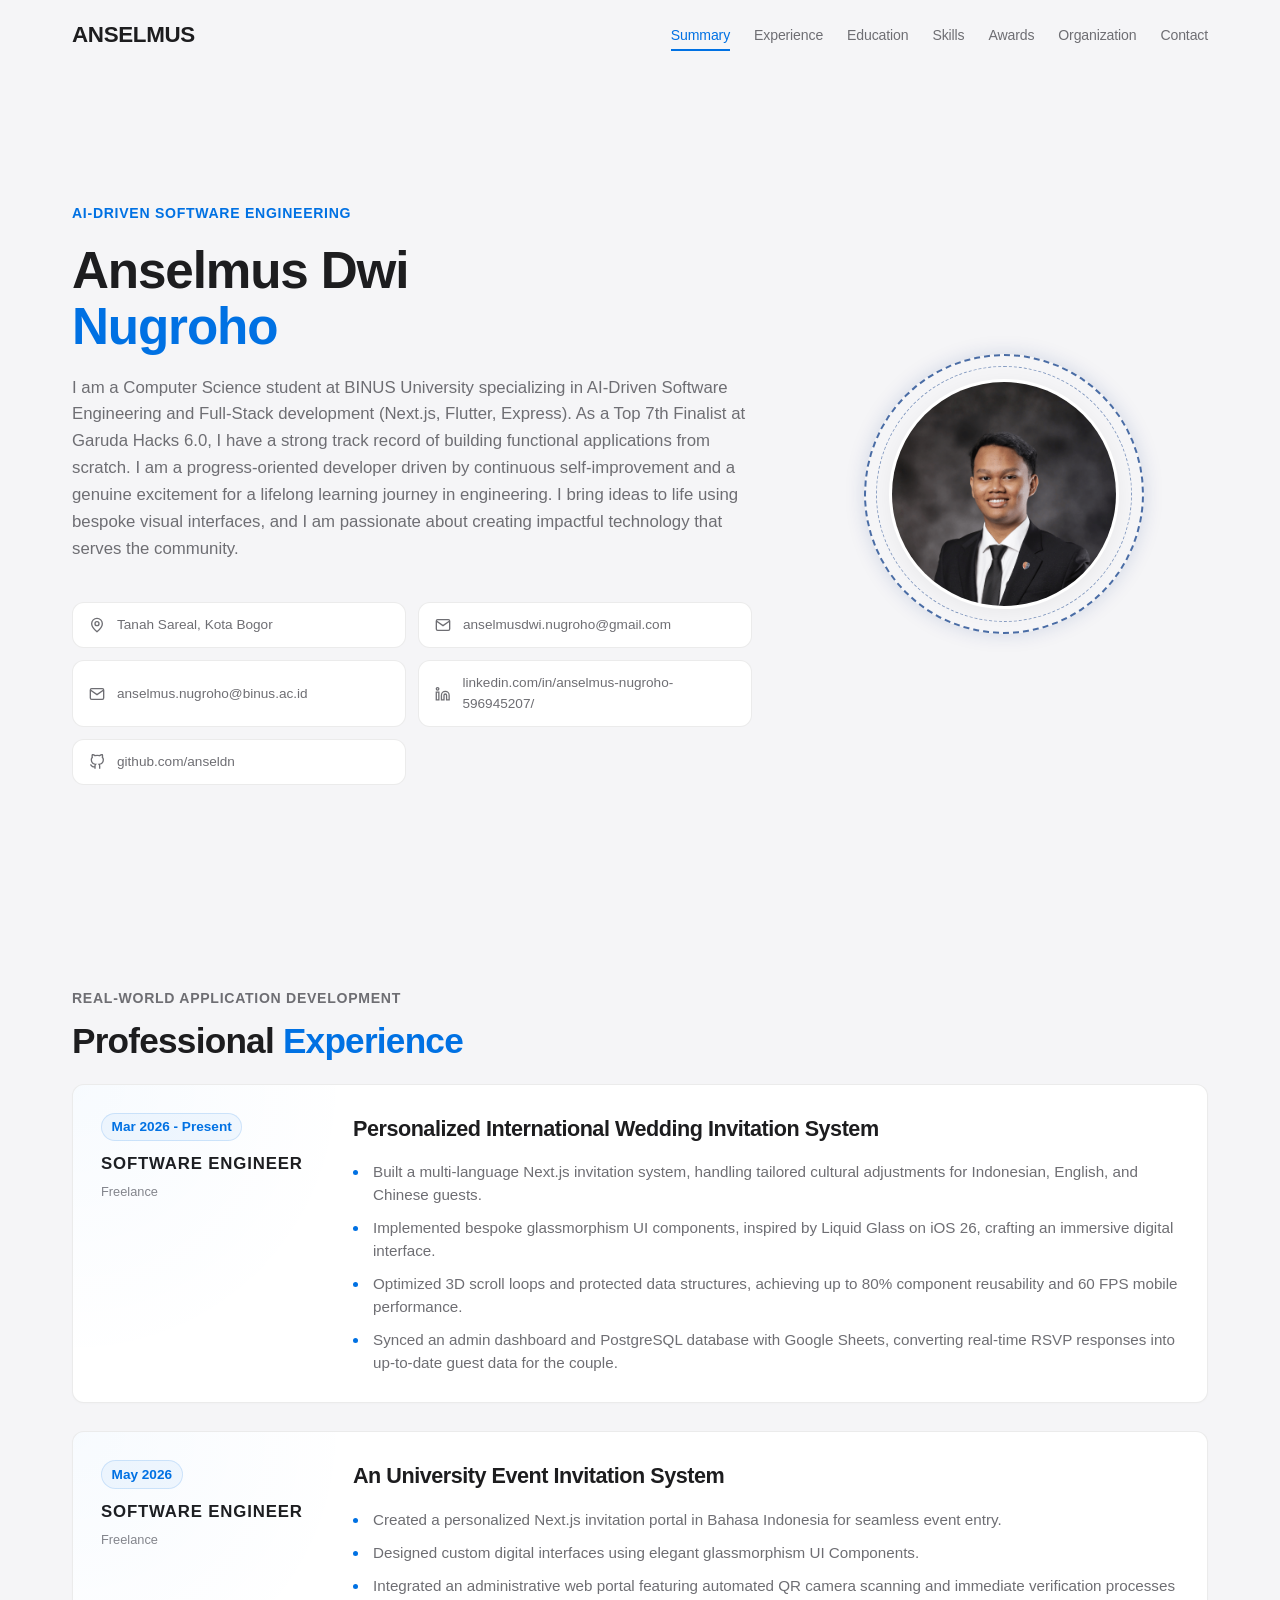
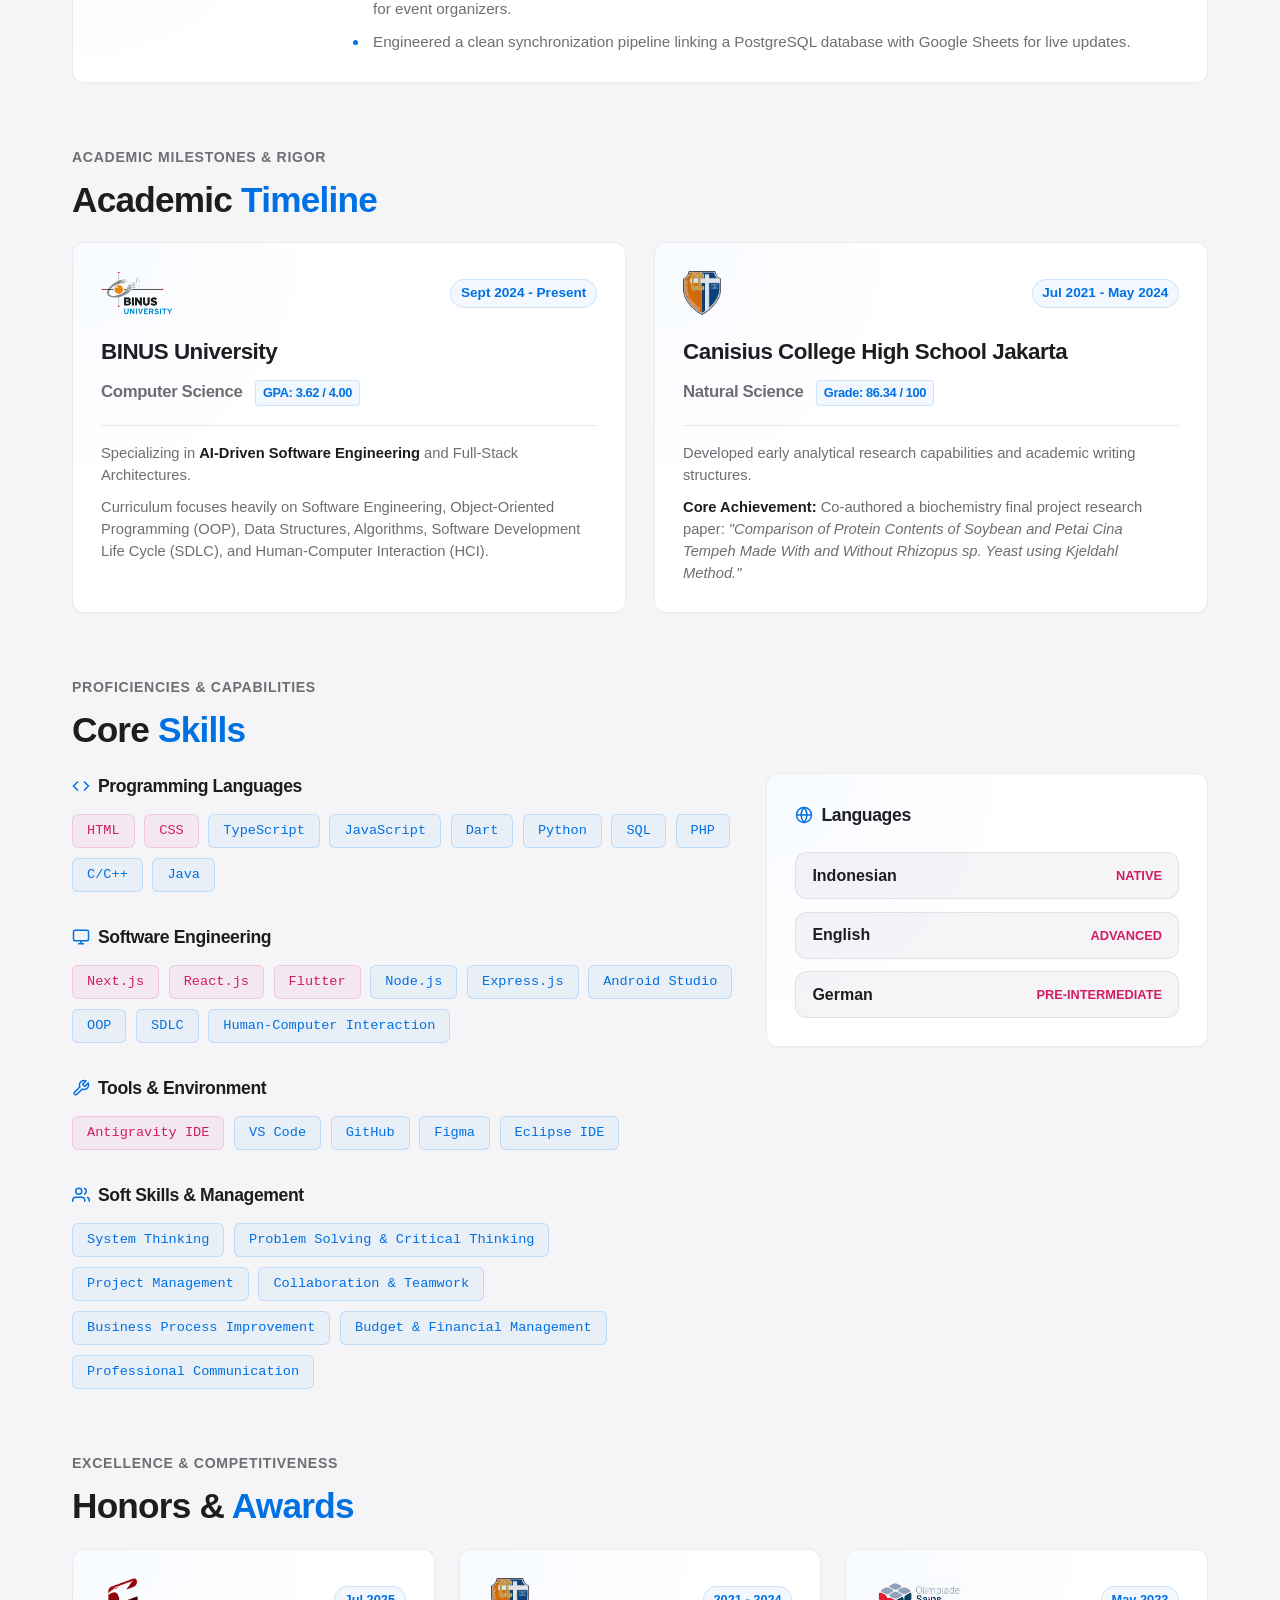
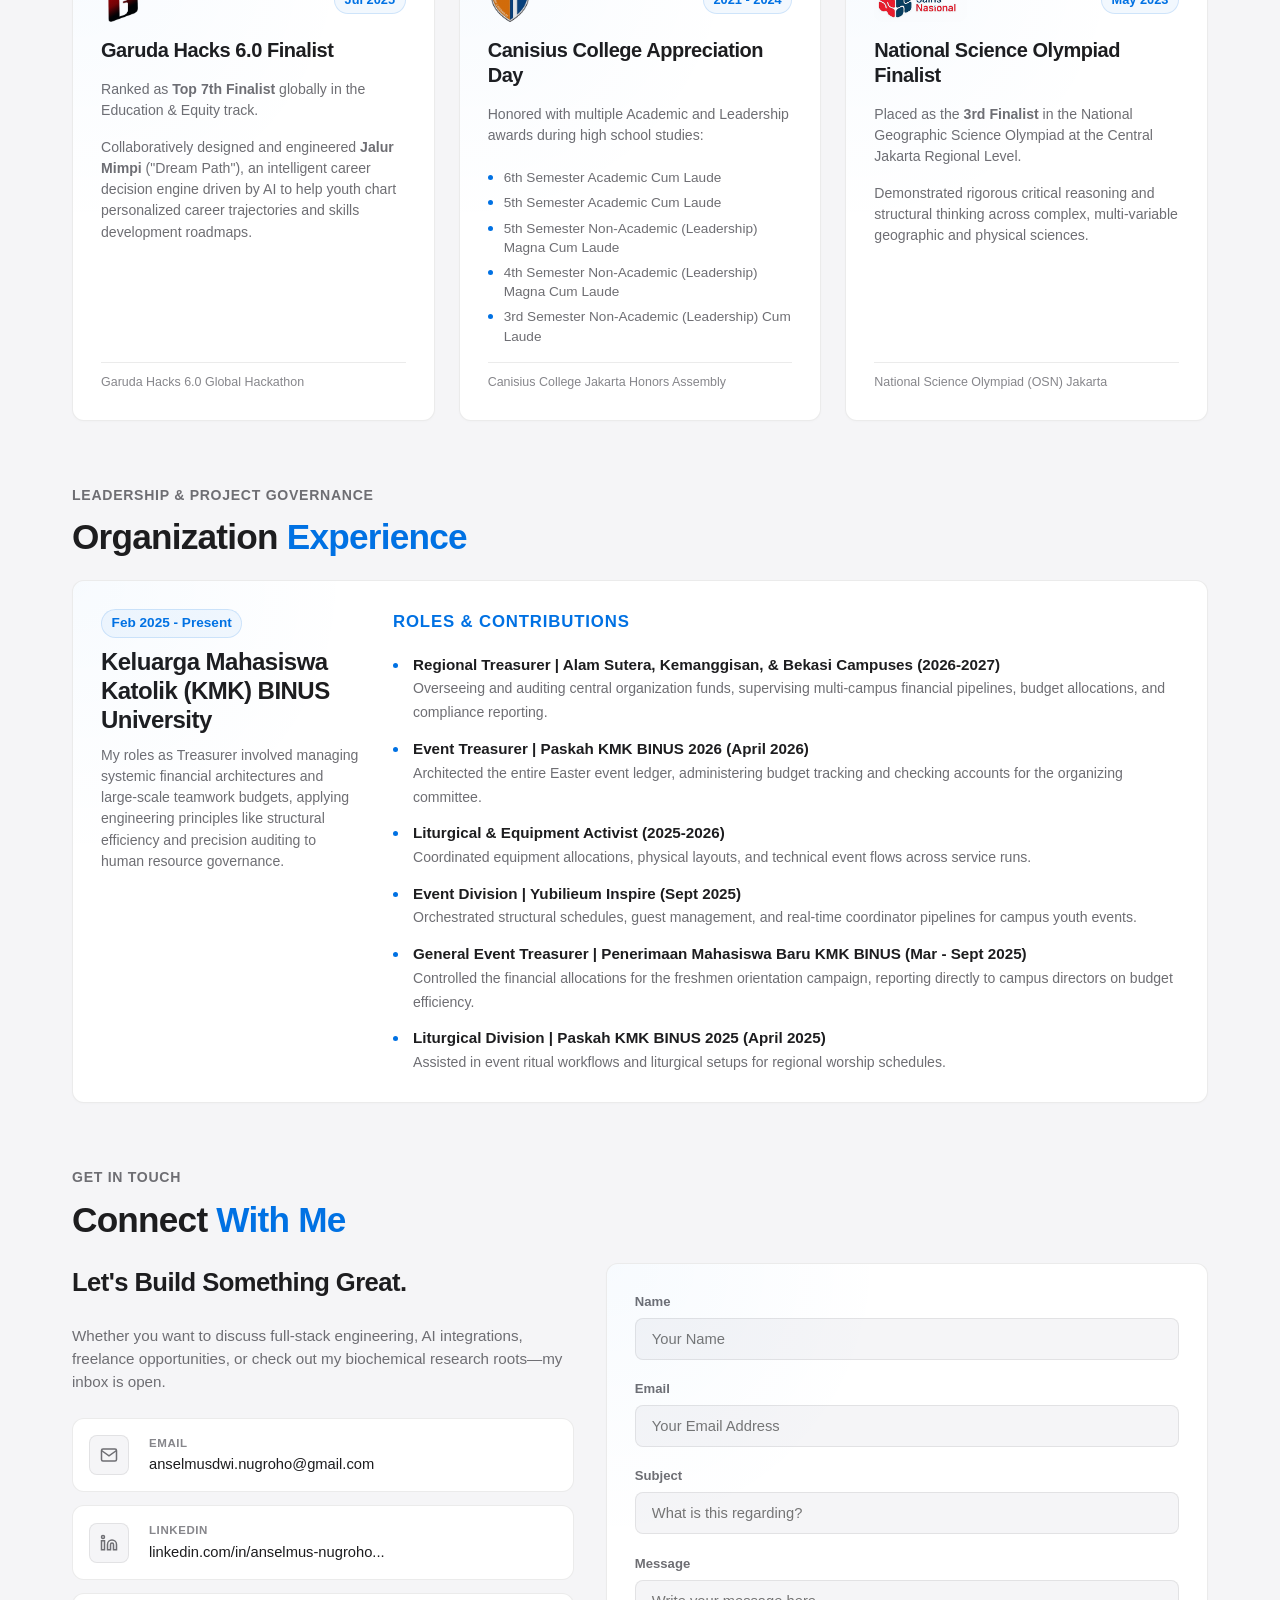
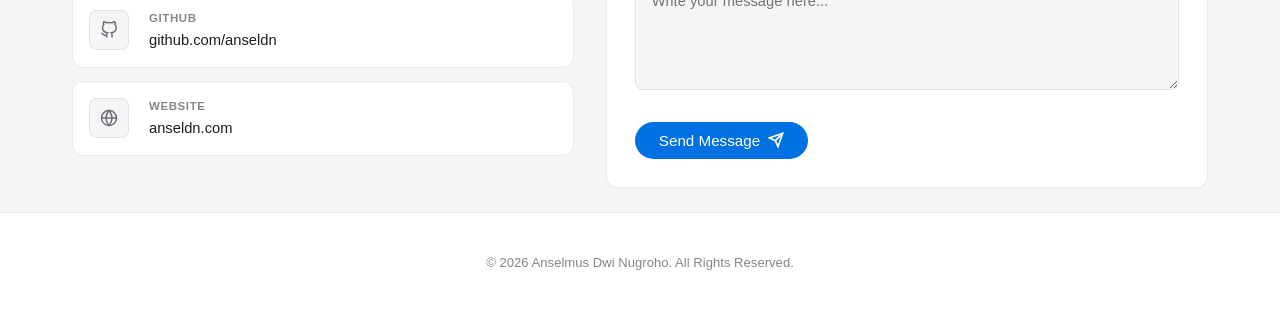
==== commit 01be9c71: "refactor: remove WhatsApp contact link and update experience project title" ====
--- a/index.html
+++ b/index.html
@@ -93,14 +93,6 @@
               <span>Tanah Sareal, Kota Bogor</span>
             </a>
 
-            <a href="https://wa.me/+6285156385033" class="contact-item">
-              <svg viewBox="0 0 24 24" aria-hidden="true">
-                <path
-                  d="M22 16.92v3a2 2 0 01-2.18 2 19.79 19.79 0 01-8.63-3.07 19.5 19.5 0 01-6-6 19.79 19.79 0 01-3.07-8.67A2 2 0 014.11 2h3a2 2 0 012 1.72 12.84 12.84 0 00.7 2.81 2 2 0 01-.45 2.11L8.09 9.91a16 16 0 006 6l1.27-1.27a2 2 0 012.11-.45 12.84 12.84 0 002.81.7A2 2 0 0122 16.92z" />
-              </svg>
-              <span>+62-851-5638-5033</span>
-            </a>
-
             <a href="mailto:anselmusdwi.nugroho@gmail.com" class="contact-item">
               <svg viewBox="0 0 24 24" aria-hidden="true">
                 <path d="M4 4h16c1.1 0 2 .9 2 2v12c0 1.1-.9 2-2 2H4c-1.1 0-2-.9-2-2V6c0-1.1.9-2 2-2z" />
@@ -186,7 +178,7 @@
           </div>
 
           <div class="experience-details">
-            <h3>Dies Natalis STF Driyarkara Invitation System </h3>
+            <h3>An University Event Invitation System </h3>
             <ul class="experience-list">
               <li>Created a personalized Next.js invitation portal in Bahasa Indonesia for seamless event entry.</li>
               <li>Designed custom digital interfaces using elegant glassmorphism UI Components.</li>
--- a/style.css
+++ b/style.css
@@ -568,11 +568,11 @@
 .edu-period {
   font-size: 0.85rem;
   font-weight: 600;
-  color: var(--apple-text-secondary);
+  color: var(--apple-accent);
   padding: 0.2rem 0.6rem;
   border-radius: 980px;
-  background: var(--apple-bg);
-  border: 1px solid var(--apple-border);
+  background: rgba(0, 113, 227, 0.05);
+  border: 1px solid rgba(0, 113, 227, 0.15);
 }
 
 .edu-institution {
@@ -775,7 +775,11 @@
 .award-date {
   font-size: 0.8rem;
   font-weight: 600;
-  color: var(--apple-text-muted);
+  color: var(--apple-accent);
+  padding: 0.2rem 0.6rem;
+  border-radius: 980px;
+  background: rgba(0, 113, 227, 0.05);
+  border: 1px solid rgba(0, 113, 227, 0.15);
 }
 
 .award-card h3 {
@@ -1221,15 +1225,34 @@
   }
 
   .experience-meta {
-    flex-direction: row;
-    align-items: center;
-    justify-content: space-between;
+    display: grid;
+    grid-template-columns: auto auto;
+    column-gap: 0.5rem;
+    row-gap: 0.35rem;
+    justify-content: start;
+    align-items: baseline;
     border-bottom: 1px solid var(--apple-border);
-    padding-bottom: 0.5rem;
+    padding-bottom: 0.75rem;
+  }
+
+  .exp-date {
+    grid-column: 1 / -1;
+    justify-self: start;
   }
 
   .exp-role {
     margin-top: 0;
+  }
+
+  .exp-org {
+    display: inline-flex;
+    align-items: center;
+  }
+
+  .exp-org::before {
+    content: "•";
+    margin-right: 0.5rem;
+    color: var(--apple-text-muted);
   }
 
   .org-card {
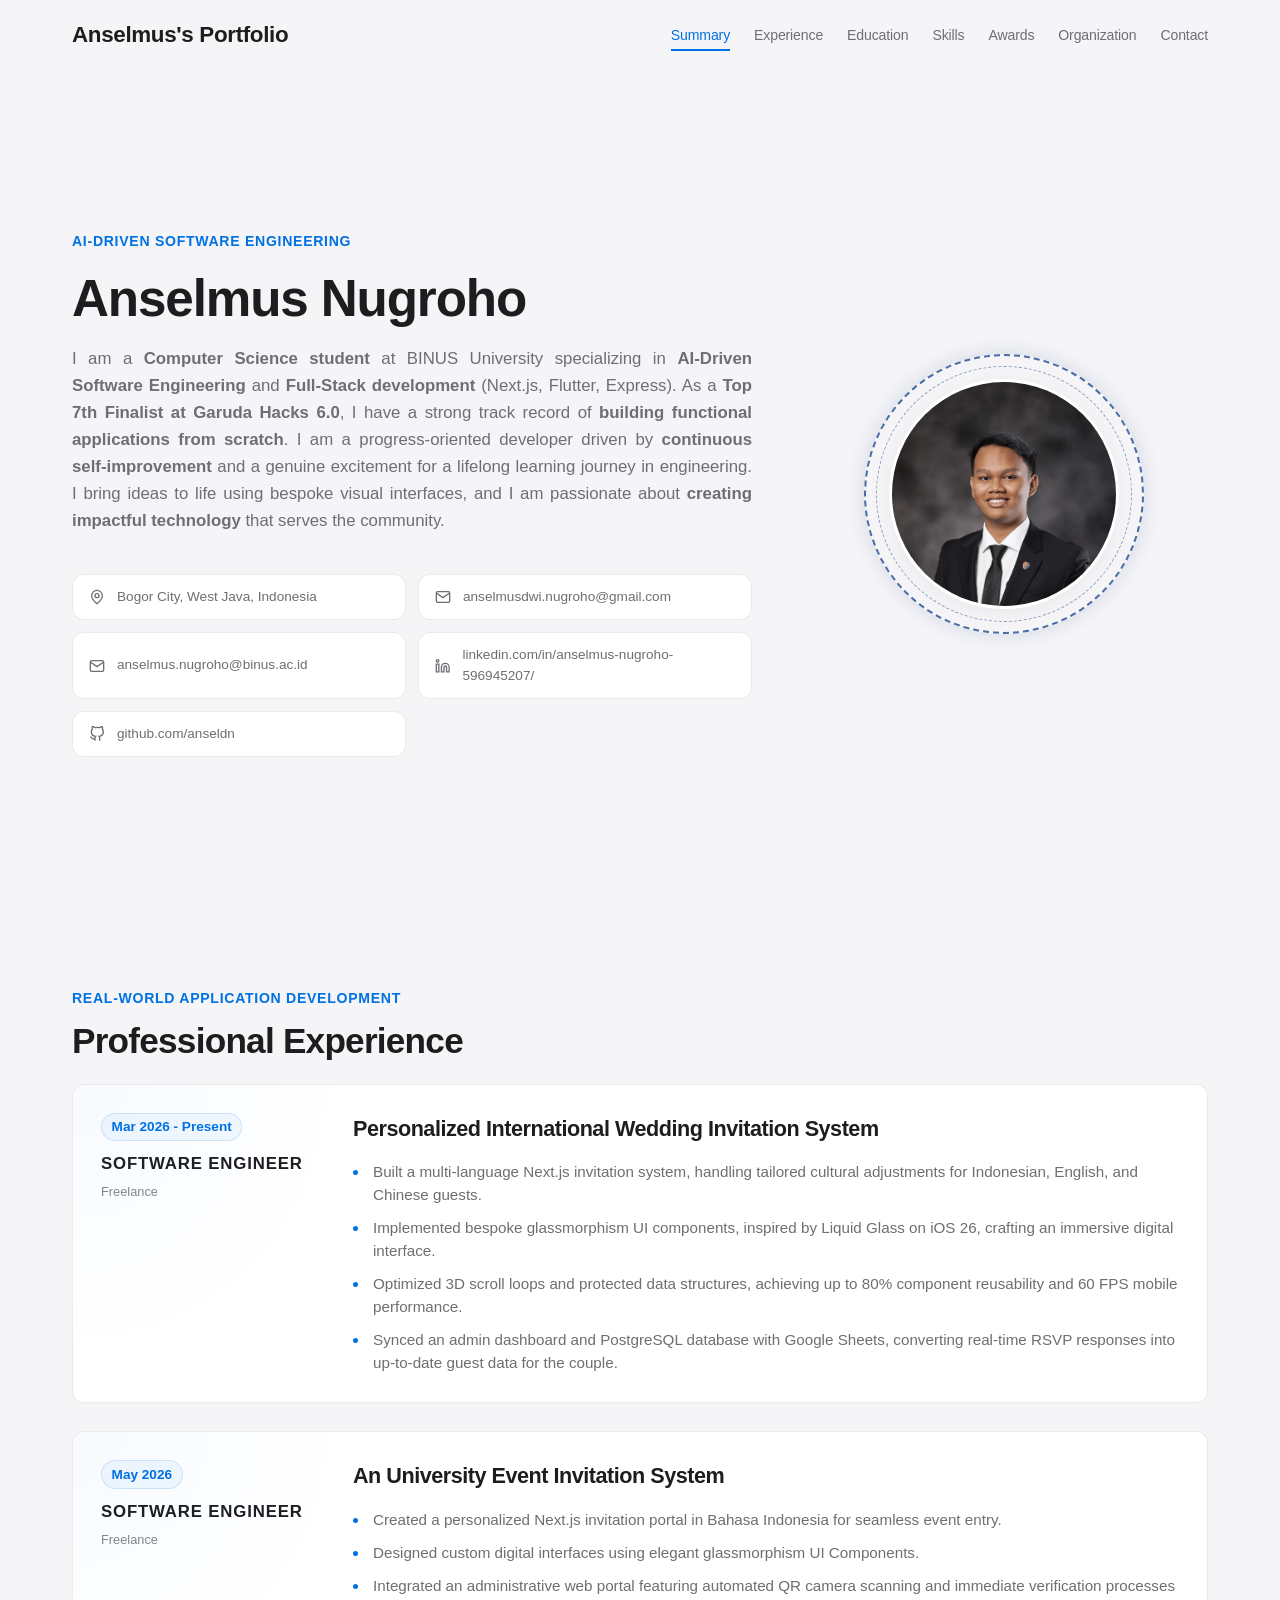
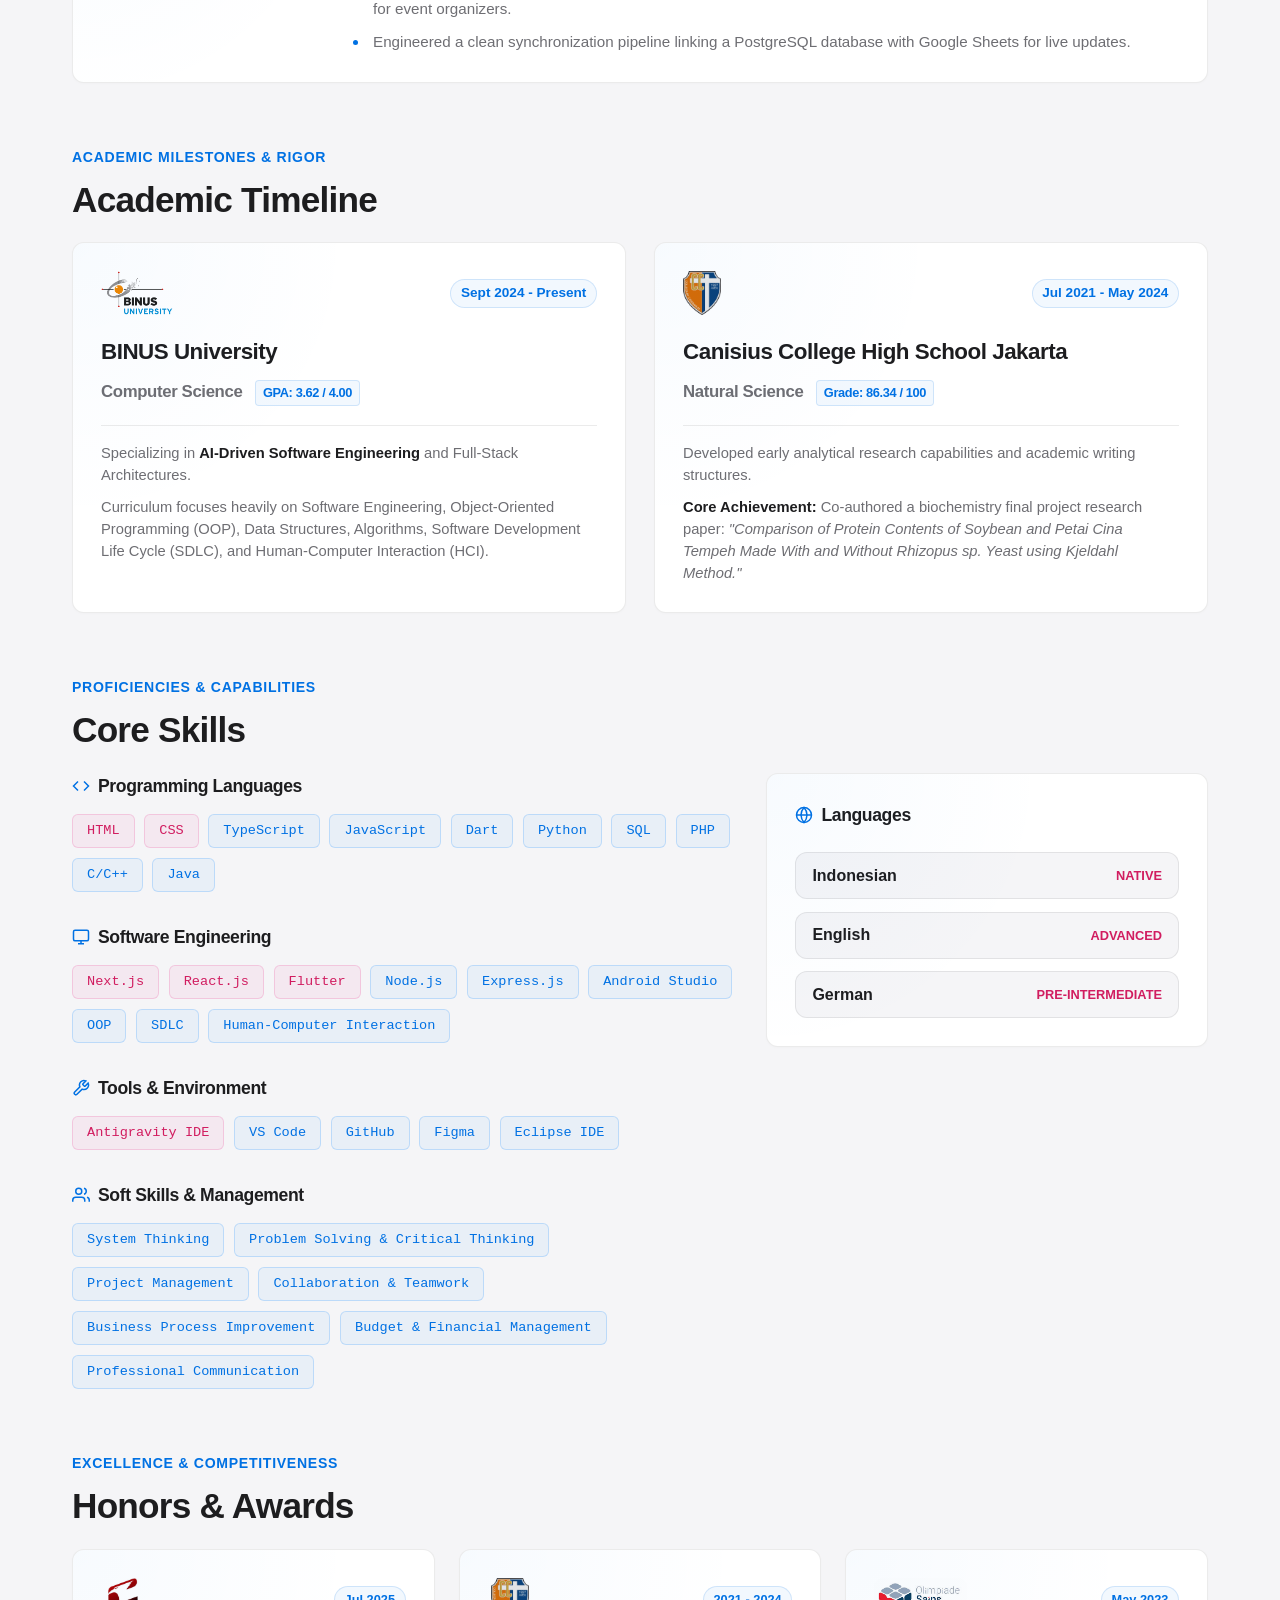
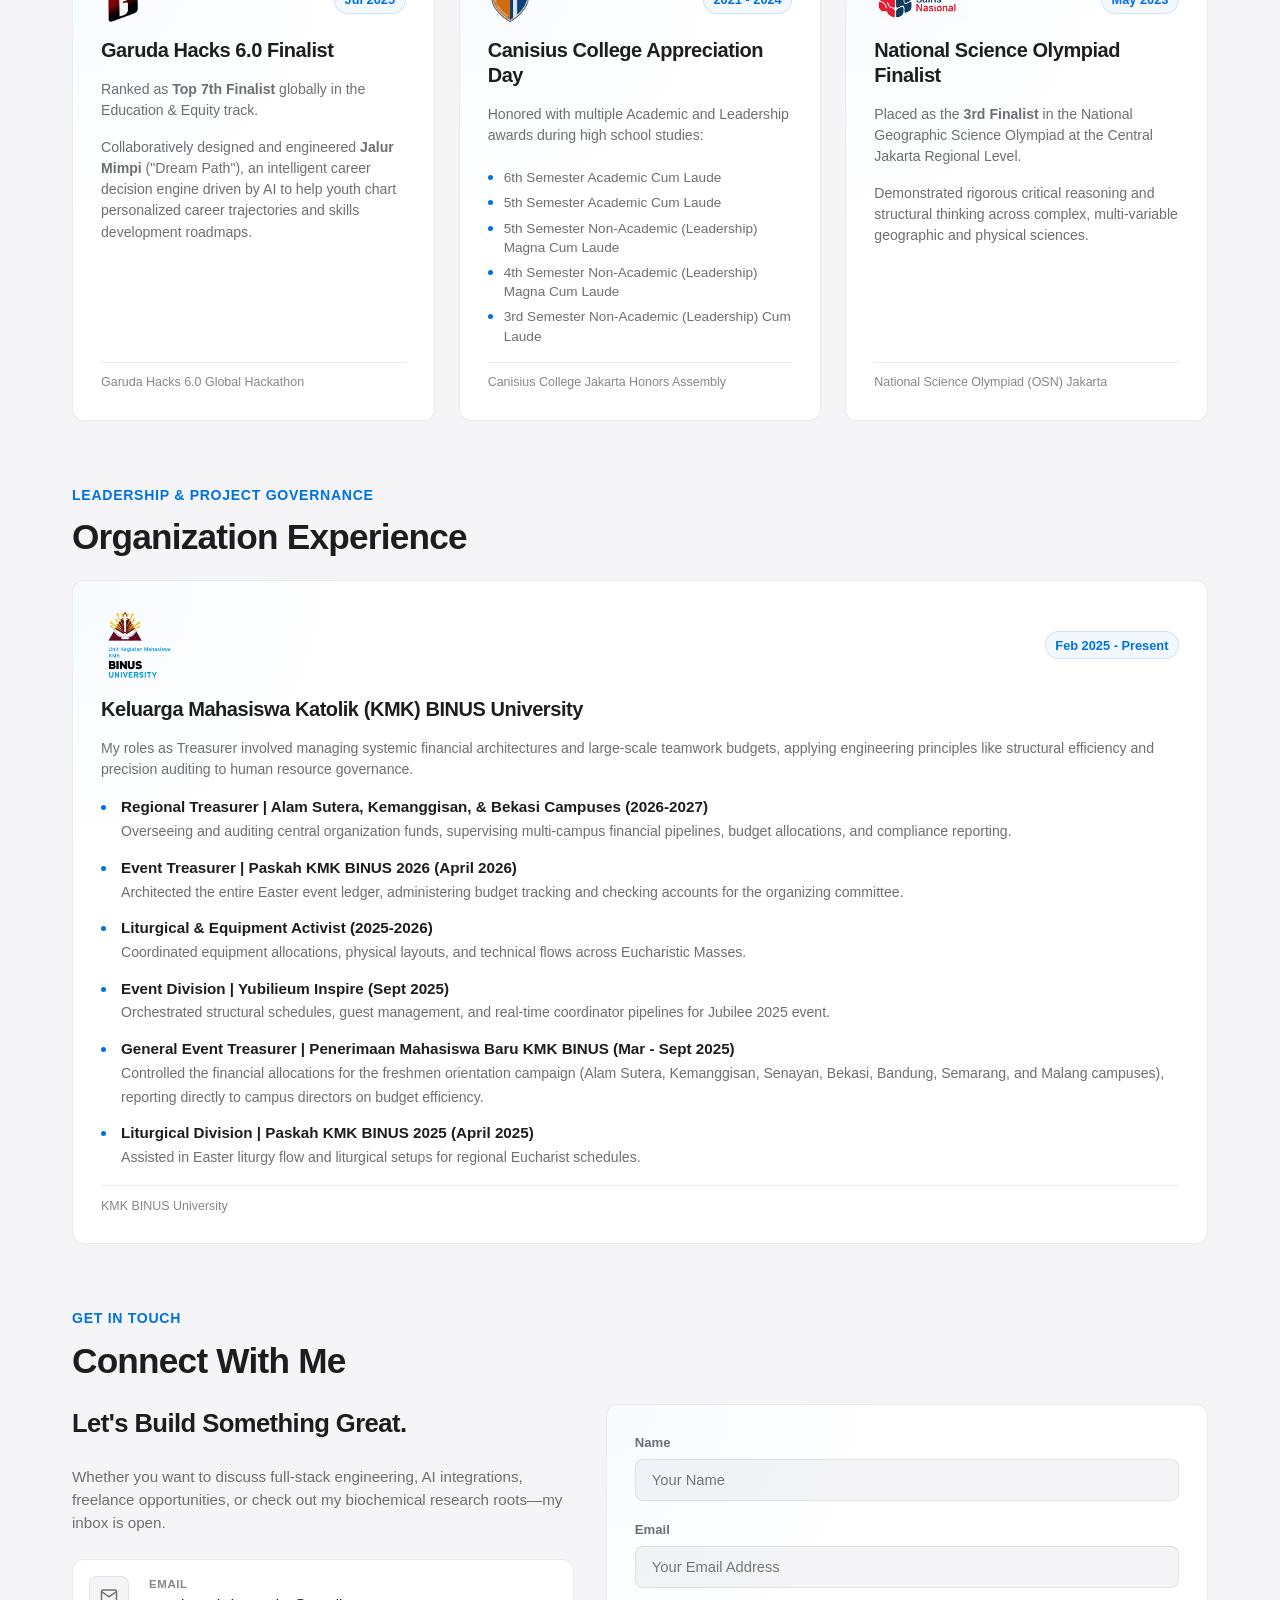
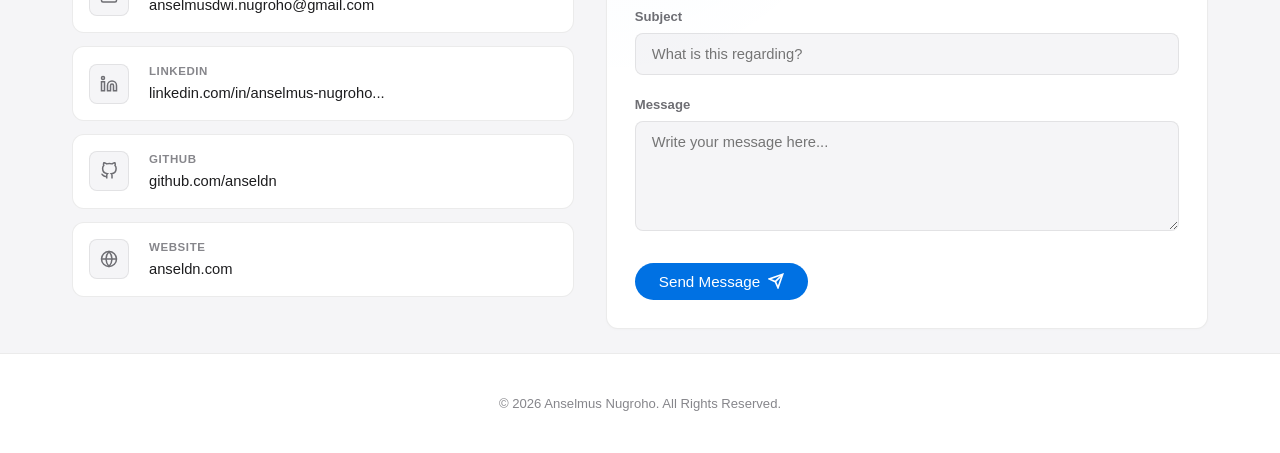
==== commit 9e77fd31: "refactor: update personal branding, streamline portfolio copy, and integrate KMK organizational deta" ====
--- a/index.html
+++ b/index.html
@@ -5,20 +5,20 @@
   <meta charset="UTF-8">
   <meta name="viewport" content="width=device-width, initial-scale=1.0">
   <meta name="description"
-    content="Official personal portfolio of Anselmus Dwi Nugroho, an AI-Driven Software Engineer and Full-Stack Developer specializing in Next.js, Flutter, and high-performance Web Apps.">
+    content="Official personal portfolio of Anselmus Nugroho, an AI-Driven Software Engineer and Full-Stack Developer specializing in Next.js, Flutter, and high-performance Web Apps.">
   <meta name="keywords"
-    content="Anselmus Dwi Nugroho, Anselmus Dwi, Software Engineer, AI Developer, Full-Stack Developer, Next.js, Flutter, Express, BINUS University, Portfolio">
-  <meta name="author" content="Anselmus Dwi Nugroho">
+    content="Anselmus Nugroho, Anselmus, Software Engineer, AI Developer, Full-Stack Developer, Next.js, Flutter, Express, BINUS University, Portfolio">
+  <meta name="author" content="Anselmus Nugroho">
 
   <!-- OpenGraph Metadata for Social Previews & SEO -->
-  <meta property="og:title" content="Anselmus Dwi Nugroho | AI-Driven Software Engineer & Full-Stack Developer">
+  <meta property="og:title" content="Anselmus Nugroho | AI-Driven Software Engineer & Full-Stack Developer">
   <meta property="og:description"
     content="Personal portfolio showcasing high-performance digital invitations, full-stack systems, and academic excellence in Computer Science.">
   <meta property="og:type" content="website">
   <meta property="og:url" content="https://anseldn.com">
   <meta property="og:image" content="https://anseldn.com/assets/og-preview.png">
 
-  <title>Anselmus Dwi Nugroho | Personal Portfolio</title>
+  <title>Anselmus Nugroho | Personal Portfolio</title>
 
   <!-- Web Tab Logo / Favicon -->
   <link rel="icon" type="image/png" href="assets/portfolio.png">
@@ -42,7 +42,7 @@
   <!-- Header & Navigation -->
   <header>
     <div class="container">
-      <a href="#" class="logo" aria-label="Anselmus Home Page">ANSELMUS</a>
+      <a href="#" class="logo" aria-label="Anselmus Home Page">Anselmus's Portfolio</a>
 
       <button class="mobile-nav-toggle" id="mobile-nav-toggle" aria-label="Toggle navigation menu" aria-expanded="false"
         aria-controls="nav-menu">
@@ -71,26 +71,26 @@
       <div class="hero-grid">
         <div class="hero-content">
           <div class="hero-tag">AI-Driven Software Engineering</div>
-          <h1 class="hero-title">Anselmus Dwi<br><span class="glow-text">Nugroho</span></h1>
-
+          <h1 class="hero-title">Anselmus <br>Nugroho</h1>
           <p class="hero-desc">
-            I am a Computer Science student at BINUS University specializing in AI-Driven Software Engineering and
-            Full-Stack development (Next.js, Flutter, Express). As a Top 7th Finalist at Garuda Hacks 6.0, I have a
-            strong track record of building functional applications from scratch. I am a progress-oriented developer
-            driven by continuous self-improvement and a genuine excitement for a lifelong learning journey in
-            engineering. I bring ideas to life using bespoke visual interfaces, and I am passionate about creating
-            impactful technology that serves the community.
+            I am a <strong>Computer Science student</strong> at BINUS University specializing in <strong>AI-Driven
+              Software Engineering</strong> and <strong>Full-Stack development</strong> (Next.js, Flutter, Express). As
+            a <strong>Top 7th Finalist at Garuda Hacks 6.0</strong>, I have a strong track record of <strong>building
+              functional applications from scratch</strong>. I am a progress-oriented developer driven by
+            <strong>continuous self-improvement</strong> and a genuine excitement for a lifelong learning journey in
+            engineering. I bring ideas to life using bespoke visual interfaces, and I am passionate about
+            <strong>creating impactful technology</strong> that serves the community.
           </p>
 
           <!-- Quick Contact Badges Grid -->
           <div class="contact-grid">
-            <a href="https://maps.google.com/?q=Tanah+Sareal+Kota+Bogor" target="_blank" rel="noopener noreferrer"
+            <a href="https://share.google/o9jVndeIiLzvy5oAS" target="_blank" rel="noopener noreferrer"
               class="contact-item">
               <svg viewBox="0 0 24 24" aria-hidden="true">
                 <path d="M12 2a8 8 0 00-8 8c0 5.25 8 12 8 12s8-6.75 8-12a8 8 0 00-8-8z" />
                 <circle cx="12" cy="10" r="3" />
               </svg>
-              <span>Tanah Sareal, Kota Bogor</span>
+              <span>Bogor City, West Java, Indonesia</span>
             </a>
 
             <a href="mailto:anselmusdwi.nugroho@gmail.com" class="contact-item">
@@ -132,7 +132,7 @@
         <div class="profile-visual">
           <div class="profile-glow-ring"></div>
           <div class="profile-image-container">
-            <img src="assets/profilebg.png" alt="Anselmus Dwi Nugroho Profile Background">
+            <img src="assets/profilebg.png" alt="Anselmus Nugroho Profile Background">
           </div>
         </div>
       </div>
@@ -142,7 +142,7 @@
     <section id="experience" class="container">
       <div class="section-header">
         <span class="section-subtitle">Real-world Application Development</span>
-        <h2 class="section-title">Professional <span class="glow-accent">Experience</span></h2>
+        <h2 class="section-title">Professional Experience</h2>
       </div>
 
       <div class="experience-layout">
@@ -196,7 +196,7 @@
     <section id="education" class="container">
       <div class="section-header">
         <span class="section-subtitle">Academic Milestones & Rigor</span>
-        <h2 class="section-title">Academic <span class="glow-accent">Timeline</span></h2>
+        <h2 class="section-title">Academic Timeline</h2>
       </div>
 
       <div class="education-timeline">
@@ -244,7 +244,7 @@
     <section id="skills" class="container">
       <div class="section-header">
         <span class="section-subtitle">Proficiencies & Capabilities</span>
-        <h2 class="section-title">Core <span class="glow-accent">Skills</span></h2>
+        <h2 class="section-title">Core Skills</h2>
       </div>
 
       <div class="skills-container">
@@ -369,7 +369,7 @@
     <section id="awards" class="container">
       <div class="section-header">
         <span class="section-subtitle">Excellence & Competitiveness</span>
-        <h2 class="section-title">Honors & <span class="glow-accent">Awards</span></h2>
+        <h2 class="section-title">Honors & Awards</h2>
       </div>
 
       <div class="awards-grid">
@@ -441,58 +441,60 @@
     <section id="organization" class="container">
       <div class="section-header">
         <span class="section-subtitle">Leadership & Project Governance</span>
-        <h2 class="section-title">Organization <span class="glow-accent">Experience</span></h2>
+        <h2 class="section-title">Organization Experience</h2>
       </div>
 
       <div class="org-wrapper">
-        <article class="portfolio-card org-card">
-          <div class="org-header-block">
-            <span class="org-timeline-badge">Feb 2025 - Present</span>
-            <h3 class="org-title">Keluarga Mahasiswa Katolik (KMK) BINUS University</h3>
-            <p class="org-meta-desc">
-              My roles as Treasurer involved managing systemic financial architectures and large-scale teamwork budgets,
-              applying engineering principles like structural efficiency and precision auditing to human resource
-              governance.
-            </p>
-          </div>
-
-          <div class="org-list-block">
-            <h4 class="org-list-title">Roles & Contributions</h4>
-            <ul class="org-list">
-              <li>
-                <span class="org-role-name">Regional Treasurer | Alam Sutera, Kemanggisan, & Bekasi Campuses
-                  (2026-2027)</span>
-                <span class="org-role-desc">Overseeing and auditing central organization funds, supervising multi-campus
-                  financial pipelines, budget allocations, and compliance reporting.</span>
-              </li>
-              <li>
-                <span class="org-role-name">Event Treasurer | Paskah KMK BINUS 2026 (April 2026)</span>
-                <span class="org-role-desc">Architected the entire Easter event ledger, administering budget tracking
-                  and checking accounts for the organizing committee.</span>
-              </li>
-              <li>
-                <span class="org-role-name">Liturgical & Equipment Activist (2025-2026)</span>
-                <span class="org-role-desc">Coordinated equipment allocations, physical layouts, and technical event
-                  flows across service runs.</span>
-              </li>
-              <li>
-                <span class="org-role-name">Event Division | Yubilieum Inspire (Sept 2025)</span>
-                <span class="org-role-desc">Orchestrated structural schedules, guest management, and real-time
-                  coordinator pipelines for campus youth events.</span>
-              </li>
-              <li>
-                <span class="org-role-name">General Event Treasurer | Penerimaan Mahasiswa Baru KMK BINUS (Mar - Sept
-                  2025)</span>
-                <span class="org-role-desc">Controlled the financial allocations for the freshmen orientation campaign,
-                  reporting directly to campus directors on budget efficiency.</span>
-              </li>
-              <li>
-                <span class="org-role-name">Liturgical Division | Paskah KMK BINUS 2025 (April 2025)</span>
-                <span class="org-role-desc">Assisted in event ritual workflows and liturgical setups for regional
-                  worship schedules.</span>
-              </li>
-            </ul>
-          </div>
+        <article class="portfolio-card award-card">
+          <div class="award-icon-row">
+            <div class="award-icon-box">
+              <img src="assets/kmk.png" alt="KMK BINUS Logo">
+            </div>
+            <span class="award-date">Feb 2025 - Present</span>
+          </div>
+          <h3>Keluarga Mahasiswa Katolik (KMK) BINUS University</h3>
+          <p>
+            My roles as Treasurer involved managing systemic financial architectures and large-scale teamwork budgets,
+            applying engineering principles like structural efficiency and precision auditing to human resource
+            governance.
+          </p>
+
+          <ul class="org-list">
+            <li>
+              <span class="org-role-name">Regional Treasurer | Alam Sutera, Kemanggisan, & Bekasi Campuses
+                (2026-2027)</span>
+              <span class="org-role-desc">Overseeing and auditing central organization funds, supervising multi-campus
+                financial pipelines, budget allocations, and compliance reporting.</span>
+            </li>
+            <li>
+              <span class="org-role-name">Event Treasurer | Paskah KMK BINUS 2026 (April 2026)</span>
+              <span class="org-role-desc">Architected the entire Easter event ledger, administering budget tracking
+                and checking accounts for the organizing committee.</span>
+            </li>
+            <li>
+              <span class="org-role-name">Liturgical & Equipment Activist (2025-2026)</span>
+              <span class="org-role-desc">Coordinated equipment allocations, physical layouts, and technical
+                flows across Eucharistic Masses.</span>
+            </li>
+            <li>
+              <span class="org-role-name">Event Division | Yubilieum Inspire (Sept 2025)</span>
+              <span class="org-role-desc">Orchestrated structural schedules, guest management, and real-time
+                coordinator pipelines for Jubilee 2025 event.</span>
+            </li>
+            <li>
+              <span class="org-role-name">General Event Treasurer | Penerimaan Mahasiswa Baru KMK BINUS (Mar - Sept
+                2025)</span>
+              <span class="org-role-desc">Controlled the financial allocations for the freshmen orientation campaign
+                (Alam Sutera, Kemanggisan, Senayan, Bekasi, Bandung, Semarang, and Malang campuses),
+                reporting directly to campus directors on budget efficiency.</span>
+            </li>
+            <li>
+              <span class="org-role-name">Liturgical Division | Paskah KMK BINUS 2025 (April 2025)</span>
+              <span class="org-role-desc">Assisted in Easter liturgy flow and liturgical setups for regional
+                Eucharist schedules.</span>
+            </li>
+          </ul>
+          <span class="award-subtext">KMK BINUS University</span>
         </article>
       </div>
     </section>
@@ -501,7 +503,7 @@
     <section id="contact" class="container">
       <div class="section-header">
         <span class="section-subtitle">Get in Touch</span>
-        <h2 class="section-title">Connect <span class="glow-accent">With Me</span></h2>
+        <h2 class="section-title">Connect With Me</h2>
       </div>
 
       <div class="contact-container">
@@ -623,7 +625,7 @@
   <!-- Footer -->
   <footer>
     <div class="container footer-content">
-      <p class="footer-text">&copy; 2026 Anselmus Dwi Nugroho. All Rights Reserved.</p>
+      <p class="footer-text">&copy; 2026 Anselmus Nugroho. All Rights Reserved.</p>
     </div>
   </footer>
 
--- a/style.css
+++ b/style.css
@@ -1,5 +1,5 @@
 /* 
-   Anselmus Dwi Nugroho - Personal Portfolio Style Sheet
+   Anselmus Nugroho - Personal Portfolio Style Sheet
    Optimized for: https://anseldn.com (Vercel deployment)
    Design Aesthetic: Apple "Mac Studio" Light Minimalist
 */
@@ -309,13 +309,15 @@
   font-weight: 800;
 }
 
-.hero-title span.glow-text {
-  color: var(--apple-accent);
+
+.hero-title br {
+  display: none;
 }
 
 .hero-desc {
   font-size: 1.05rem;
   line-height: 1.6;
+  text-align: justify;
 }
 
 /* Profile Visual Wrapper */
@@ -448,7 +450,7 @@
   font-weight: 600;
   text-transform: uppercase;
   letter-spacing: 0.05em;
-  color: var(--apple-text-secondary);
+  color: var(--apple-accent);
   margin-bottom: 0.35rem;
   display: block;
 }
@@ -458,9 +460,6 @@
   font-weight: 800;
 }
 
-.section-title span.glow-accent {
-  color: var(--apple-accent);
-}
 
 /* --- EXPERIENCE SECTION (#experience) --- */
 .experience-layout {
@@ -836,45 +835,12 @@
   gap: 2rem;
 }
 
-.org-card {
-  display: grid;
-  grid-template-columns: 260px 1fr;
-  gap: 2rem;
-}
-
-.org-header-block {
-  display: flex;
-  flex-direction: column;
-  gap: 0.65rem;
-}
-
-.org-timeline-badge {
-  font-size: 0.85rem;
-  font-weight: 600;
-  color: var(--apple-accent);
-  background: rgba(0, 113, 227, 0.05);
-  border: 1px solid rgba(0, 113, 227, 0.15);
-  padding: 0.2rem 0.6rem;
-  border-radius: 980px;
-  align-self: flex-start;
-}
-
-.org-title {
-  font-size: 1.5rem;
-  font-weight: 800;
-  line-height: 1.2;
-}
-
-.org-meta-desc {
-  font-size: 0.88rem;
-  line-height: 1.5;
-}
-
-.org-list-block {
-  display: flex;
-  flex-direction: column;
-  gap: 1.2rem;
-}
+.org-wrapper .award-icon-box {
+  height: 72px;
+  min-width: 72px;
+  border-radius: 12px;
+}
+
 
 .org-list-title {
   font-size: 1.05rem;
@@ -1167,6 +1133,10 @@
 }
 
 @media (max-width: 768px) {
+  #summary {
+    margin-top: 6rem;
+  }
+
   nav {
     position: fixed;
     top: 0;
@@ -1255,10 +1225,6 @@
     color: var(--apple-text-muted);
   }
 
-  .org-card {
-    grid-template-columns: 1fr;
-    gap: 1.2rem;
-  }
 
   .awards-grid {
     grid-template-columns: 1fr;
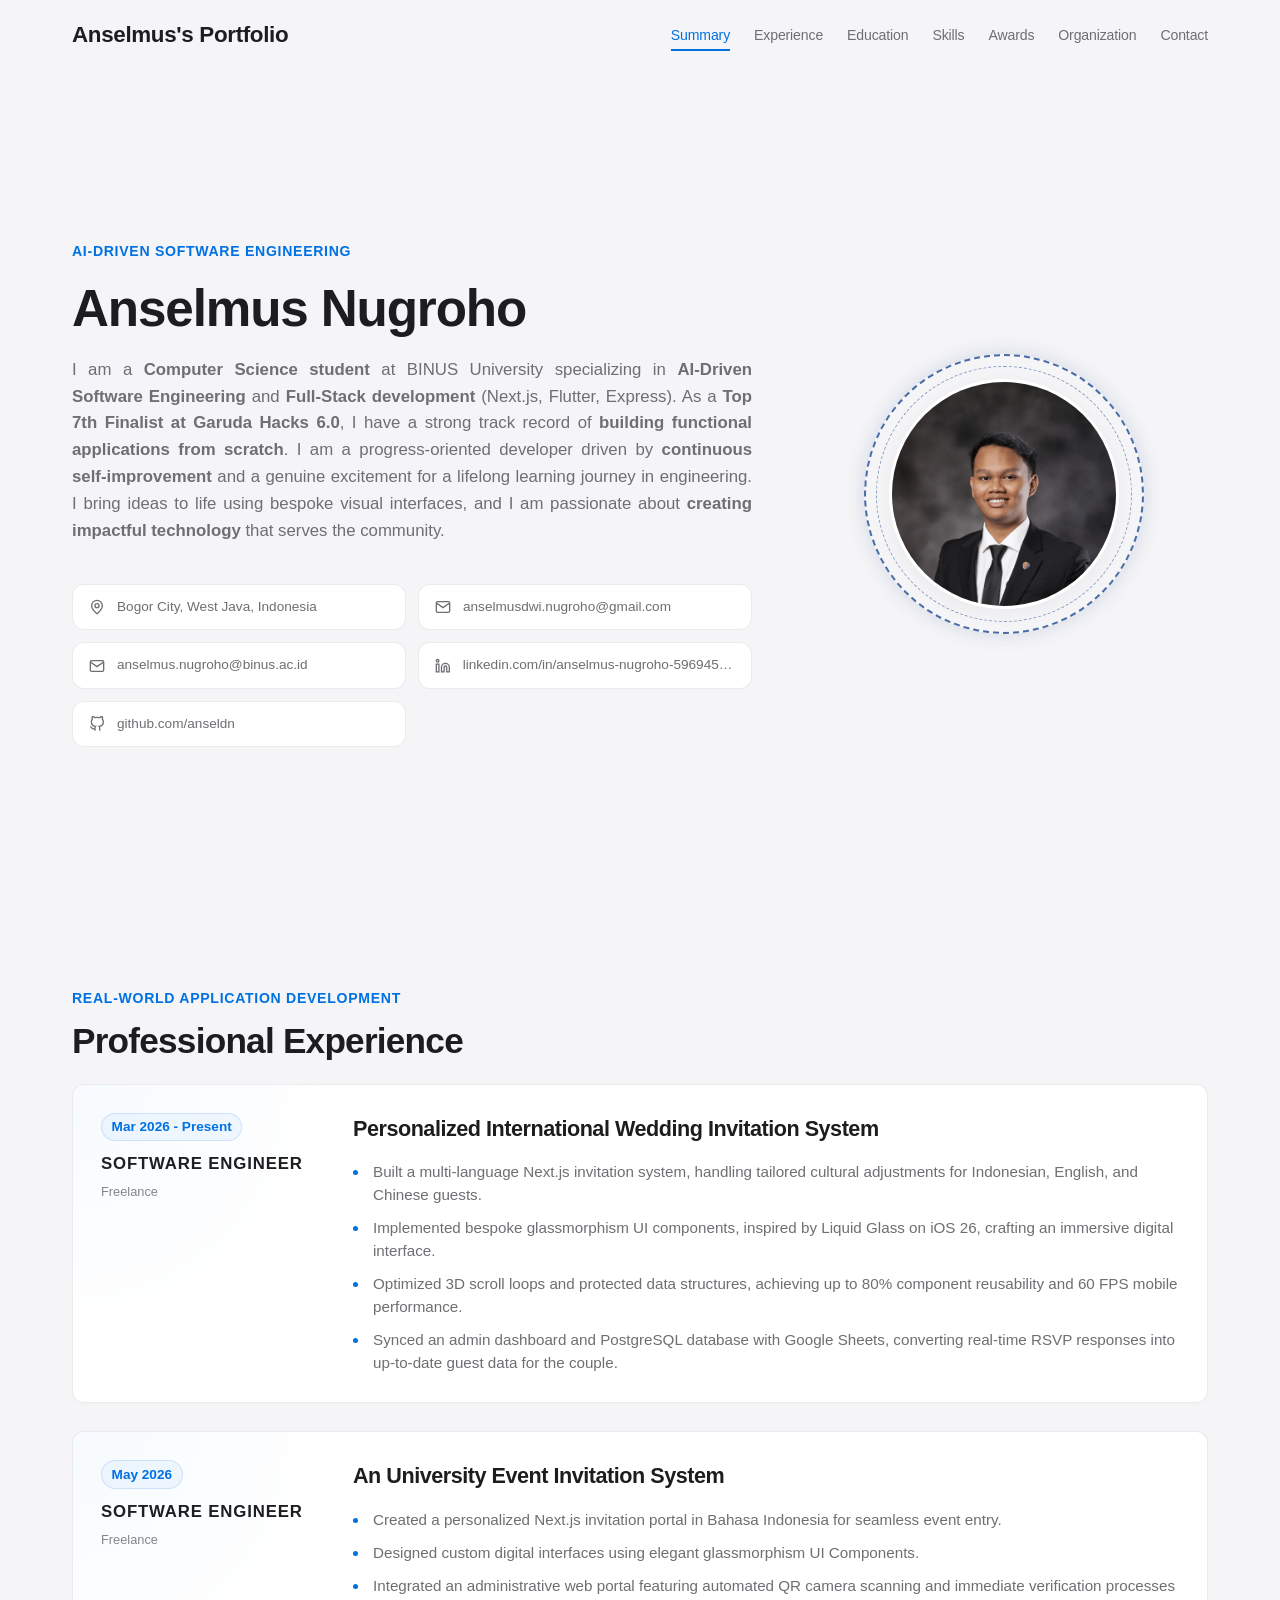
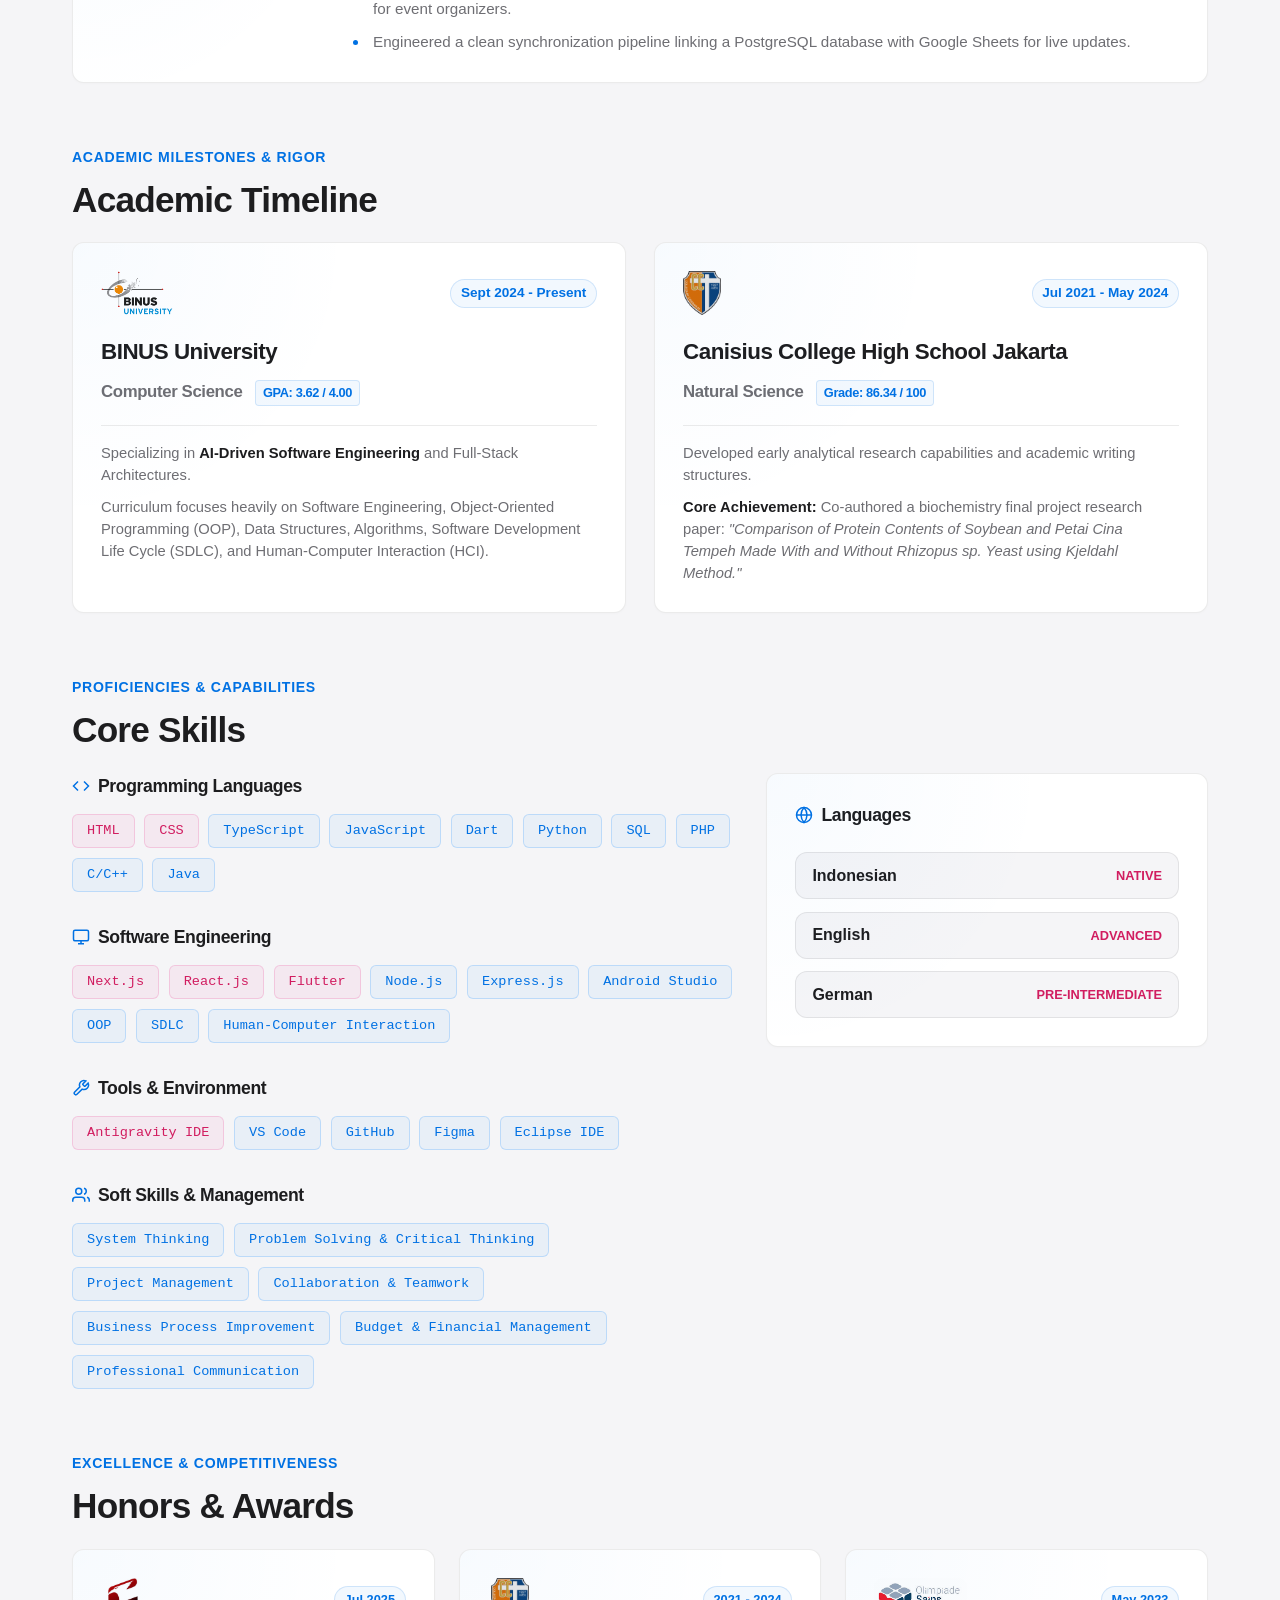
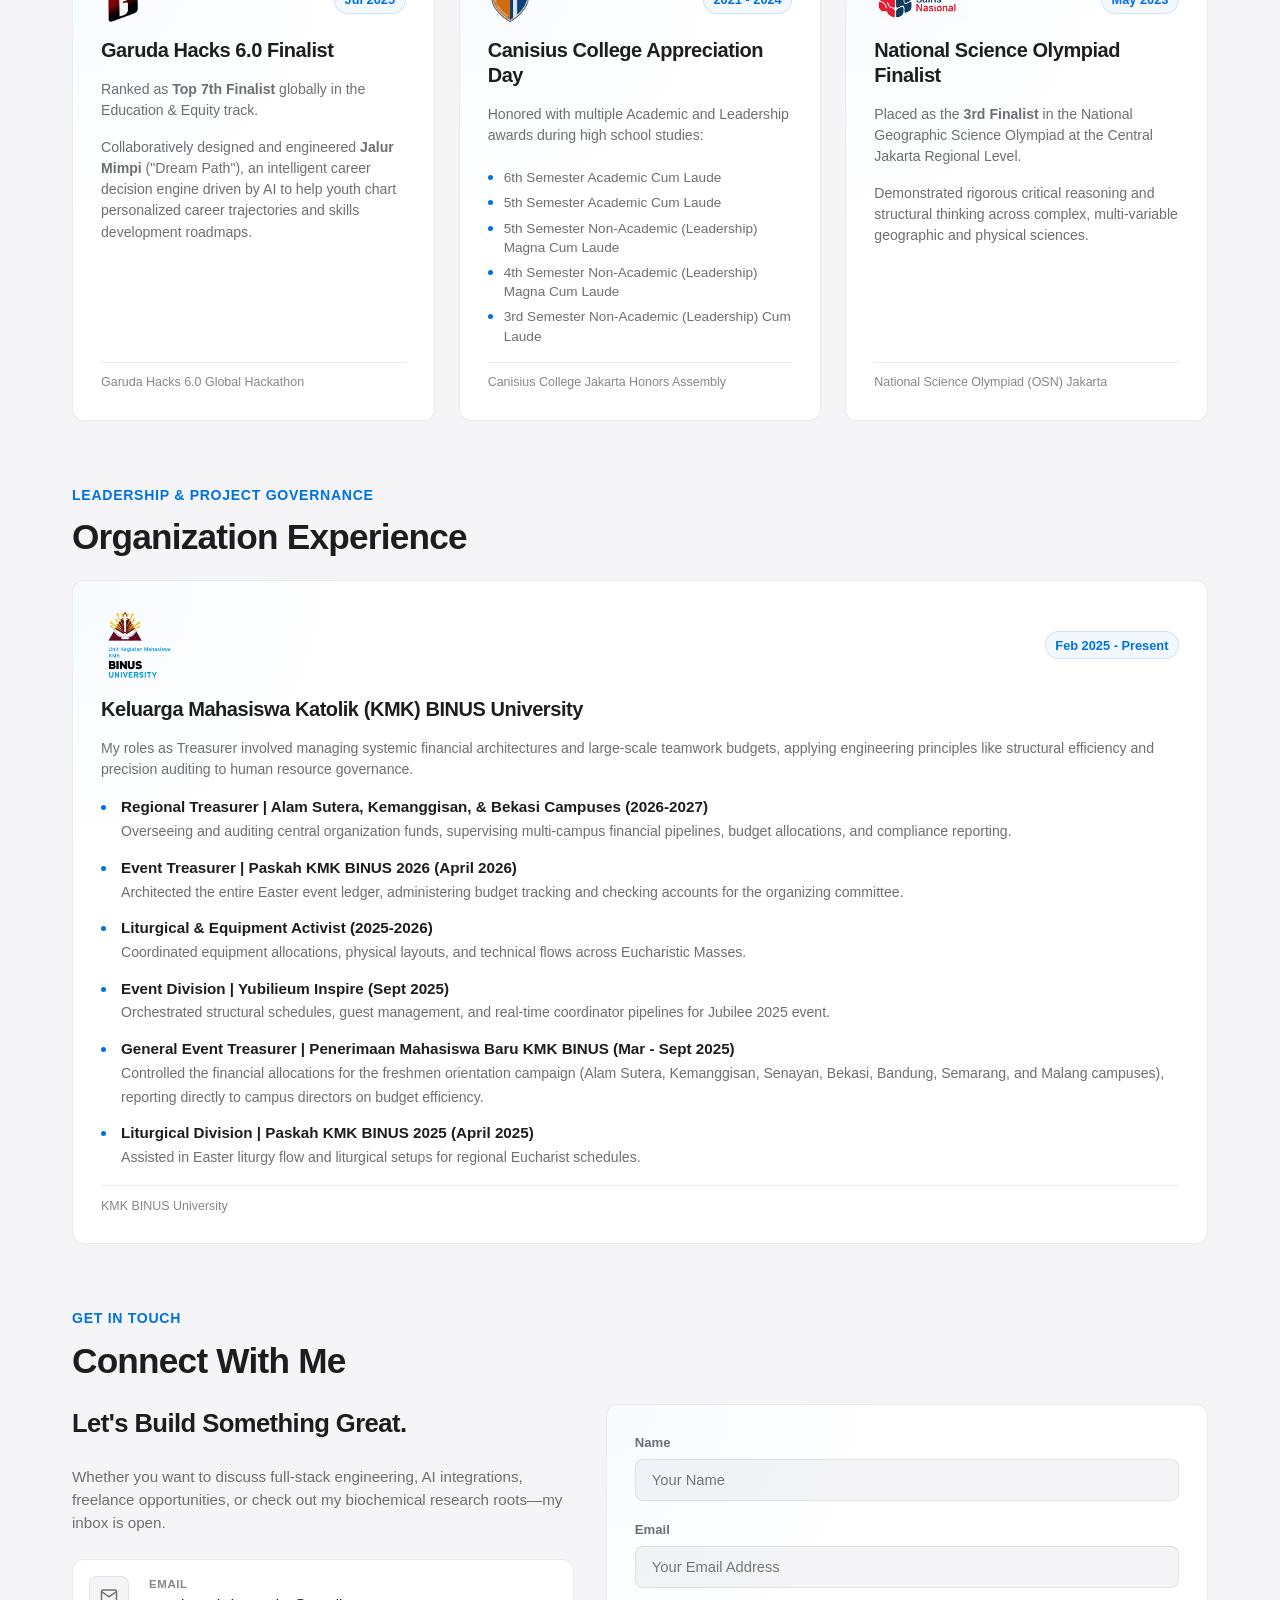
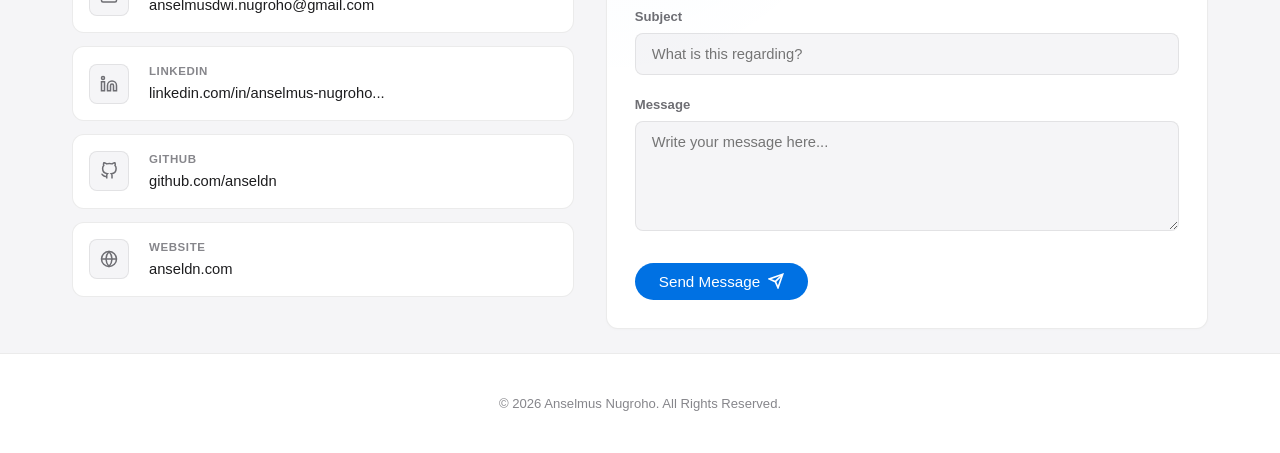
==== commit 866d9e16: "fix: prevent contact link text overflow and remove trailing slash from LinkedIn URL" ====
--- a/index.html
+++ b/index.html
@@ -115,7 +115,7 @@
                 <path d="M16 8a6 6 0 016 6v7h-4v-7a2 2 0 00-2-2 2 2 0 00-2 2v7h-4v-7a6 6 0 016-6zM2 9h4v12H2z" />
                 <circle cx="4" cy="4" r="2" />
               </svg>
-              <span>linkedin.com/in/anselmus-nugroho-596945207/</span>
+              <span>linkedin.com/in/anselmus-nugroho-596945207</span>
             </a>
 
             <a href="https://github.com/anseldn" target="_blank" rel="noopener noreferrer" class="contact-item">
--- a/style.css
+++ b/style.css
@@ -417,6 +417,13 @@
   background: var(--apple-card-bg);
   border: 1px solid var(--apple-border);
   transition: var(--apple-transition);
+  min-width: 0;
+}
+
+.contact-item span {
+  overflow: hidden;
+  text-overflow: ellipsis;
+  white-space: nowrap;
 }
 
 .contact-item svg {
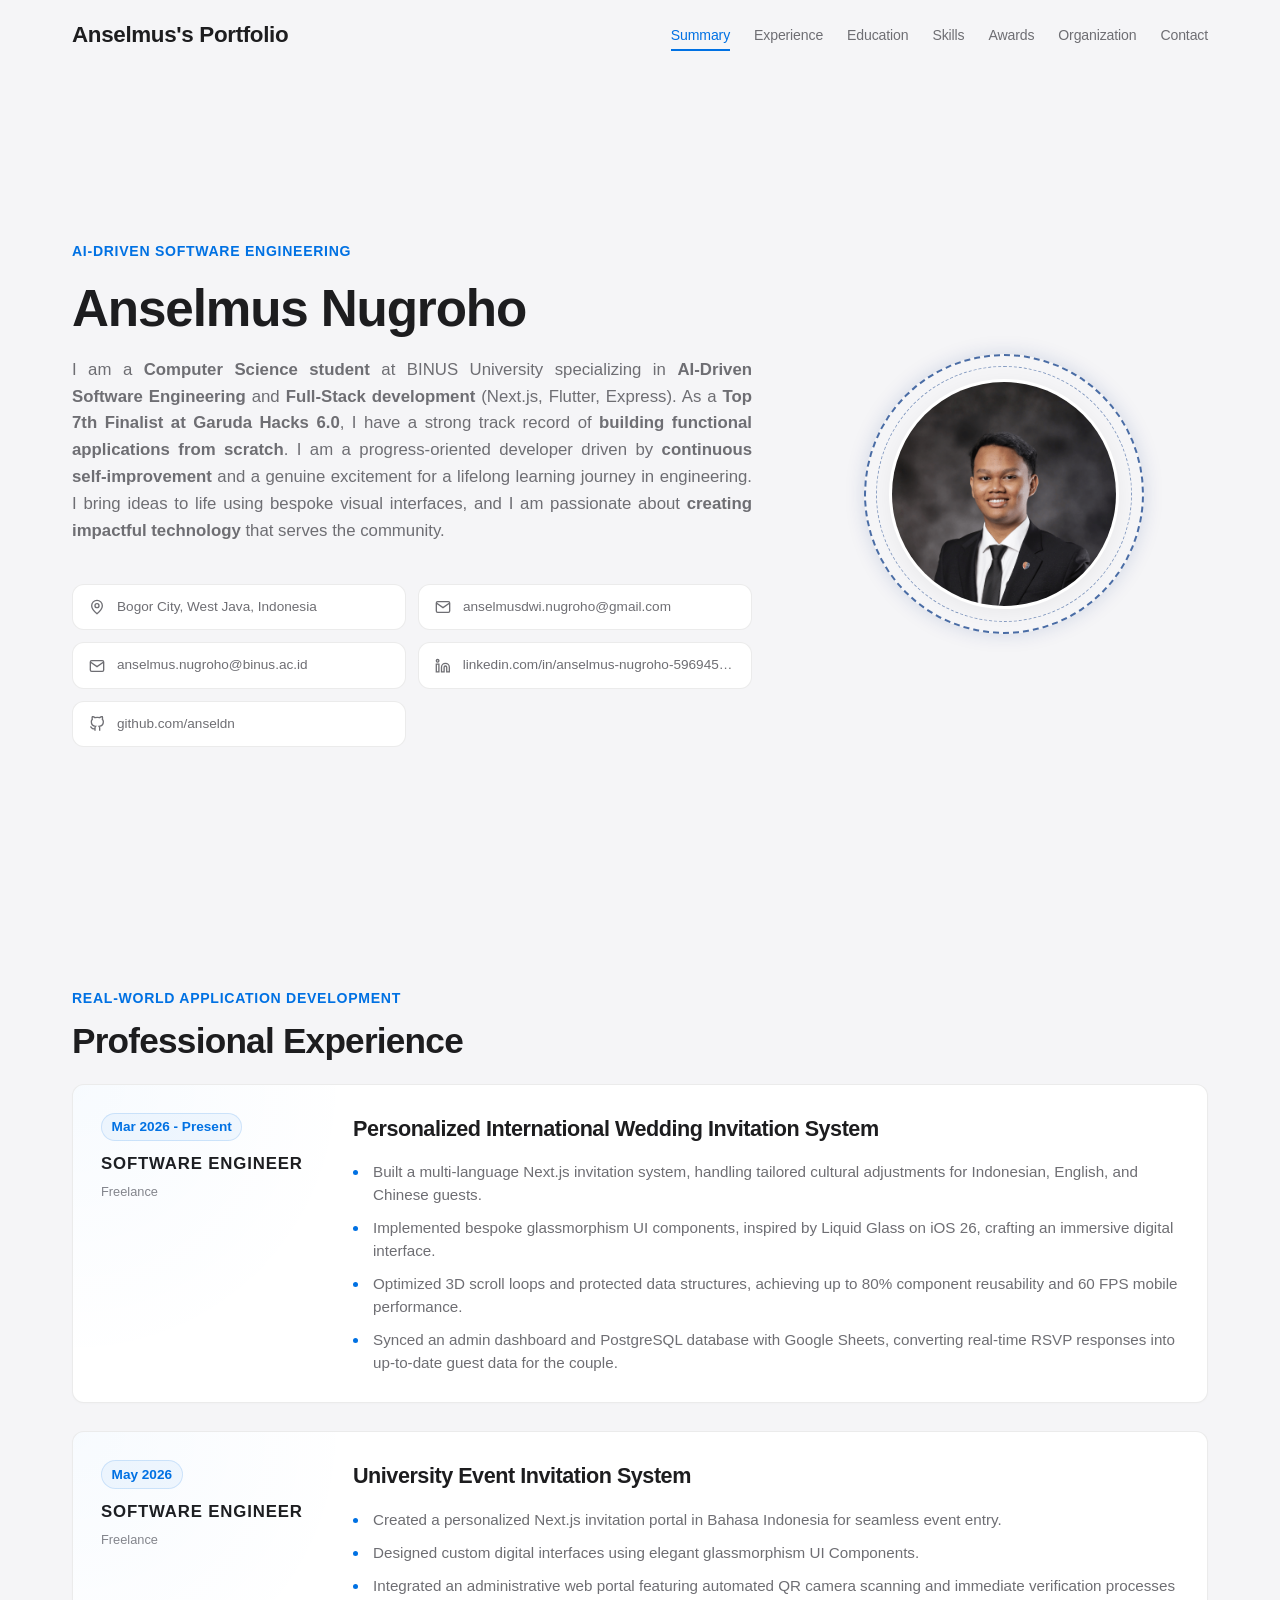
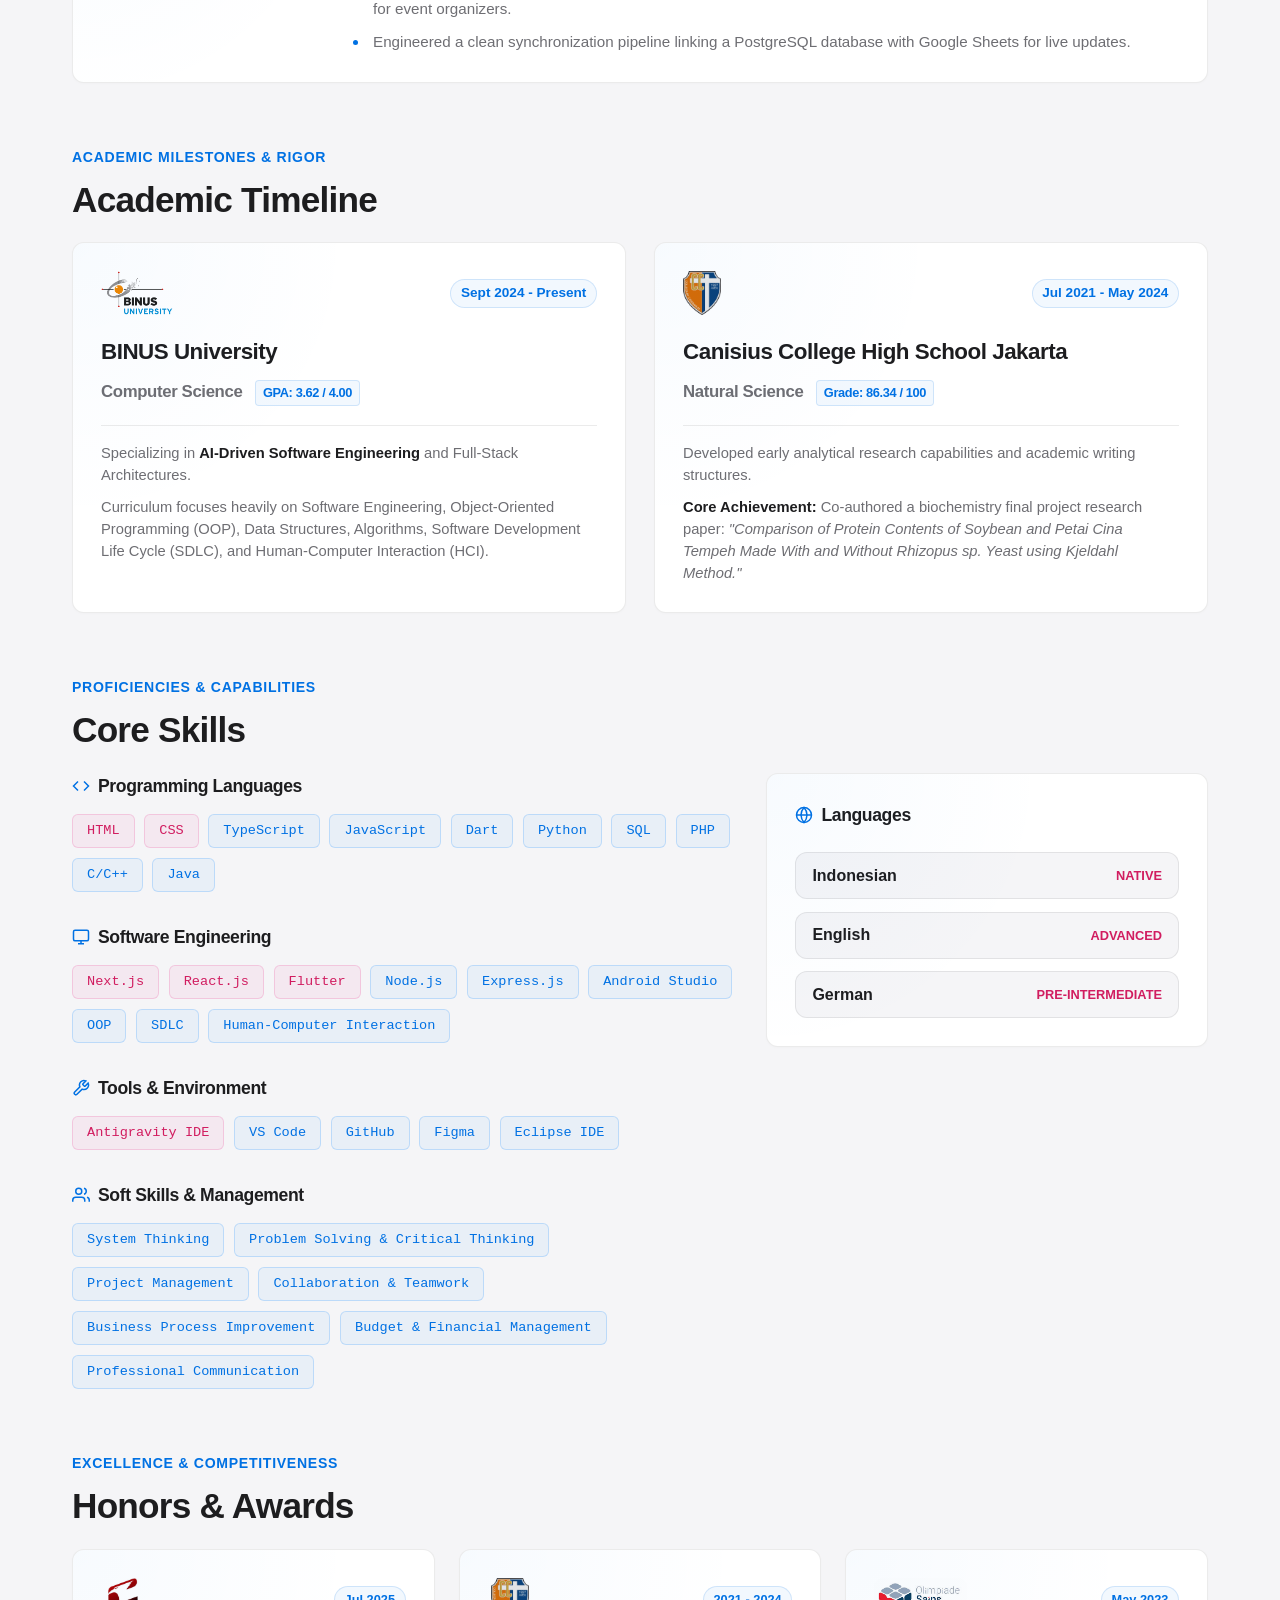
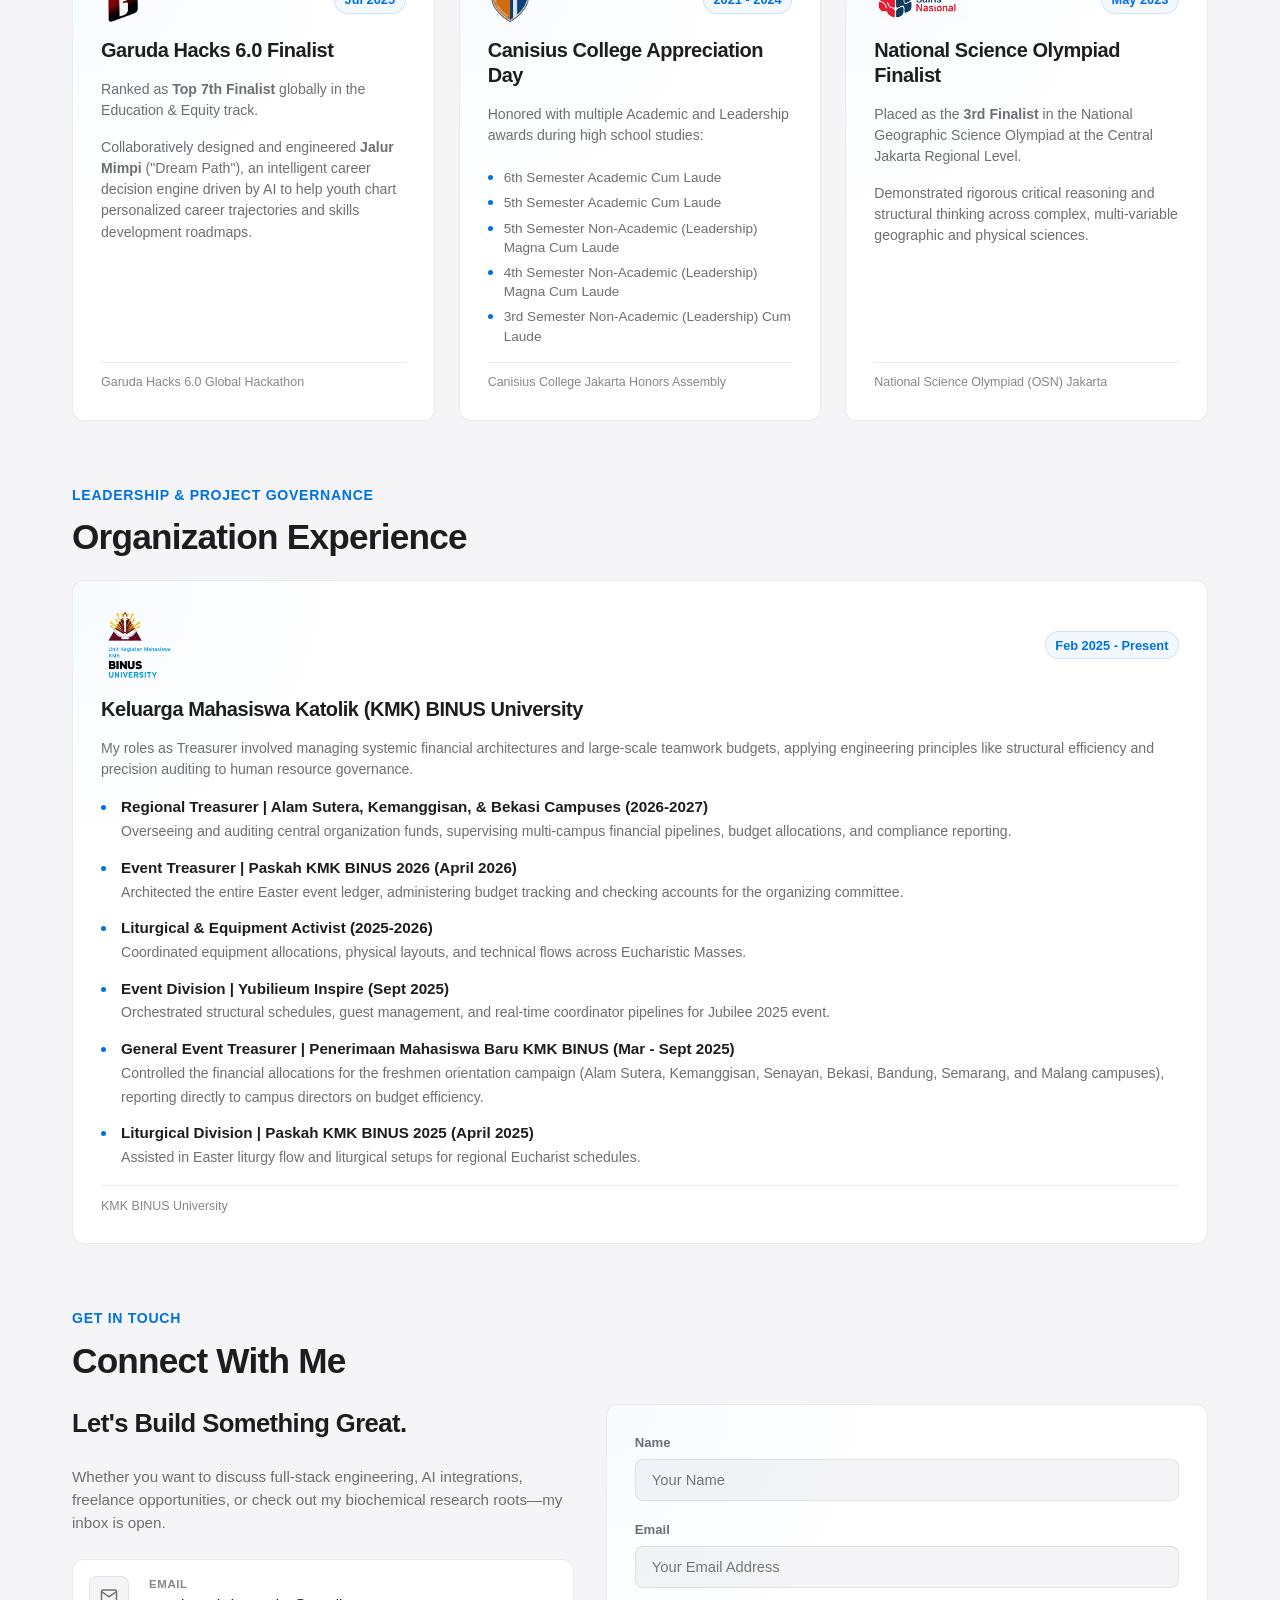
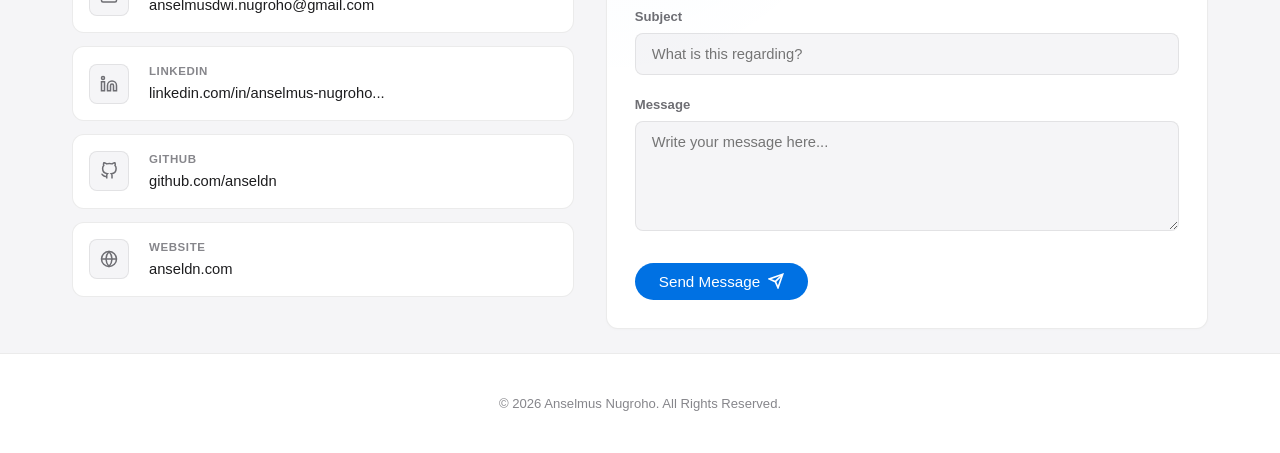
==== commit 2246fc33: "style: remove redundant article from university event title" ====
--- a/index.html
+++ b/index.html
@@ -178,7 +178,7 @@
           </div>
 
           <div class="experience-details">
-            <h3>An University Event Invitation System </h3>
+            <h3>University Event Invitation System </h3>
             <ul class="experience-list">
               <li>Created a personalized Next.js invitation portal in Bahasa Indonesia for seamless event entry.</li>
               <li>Designed custom digital interfaces using elegant glassmorphism UI Components.</li>
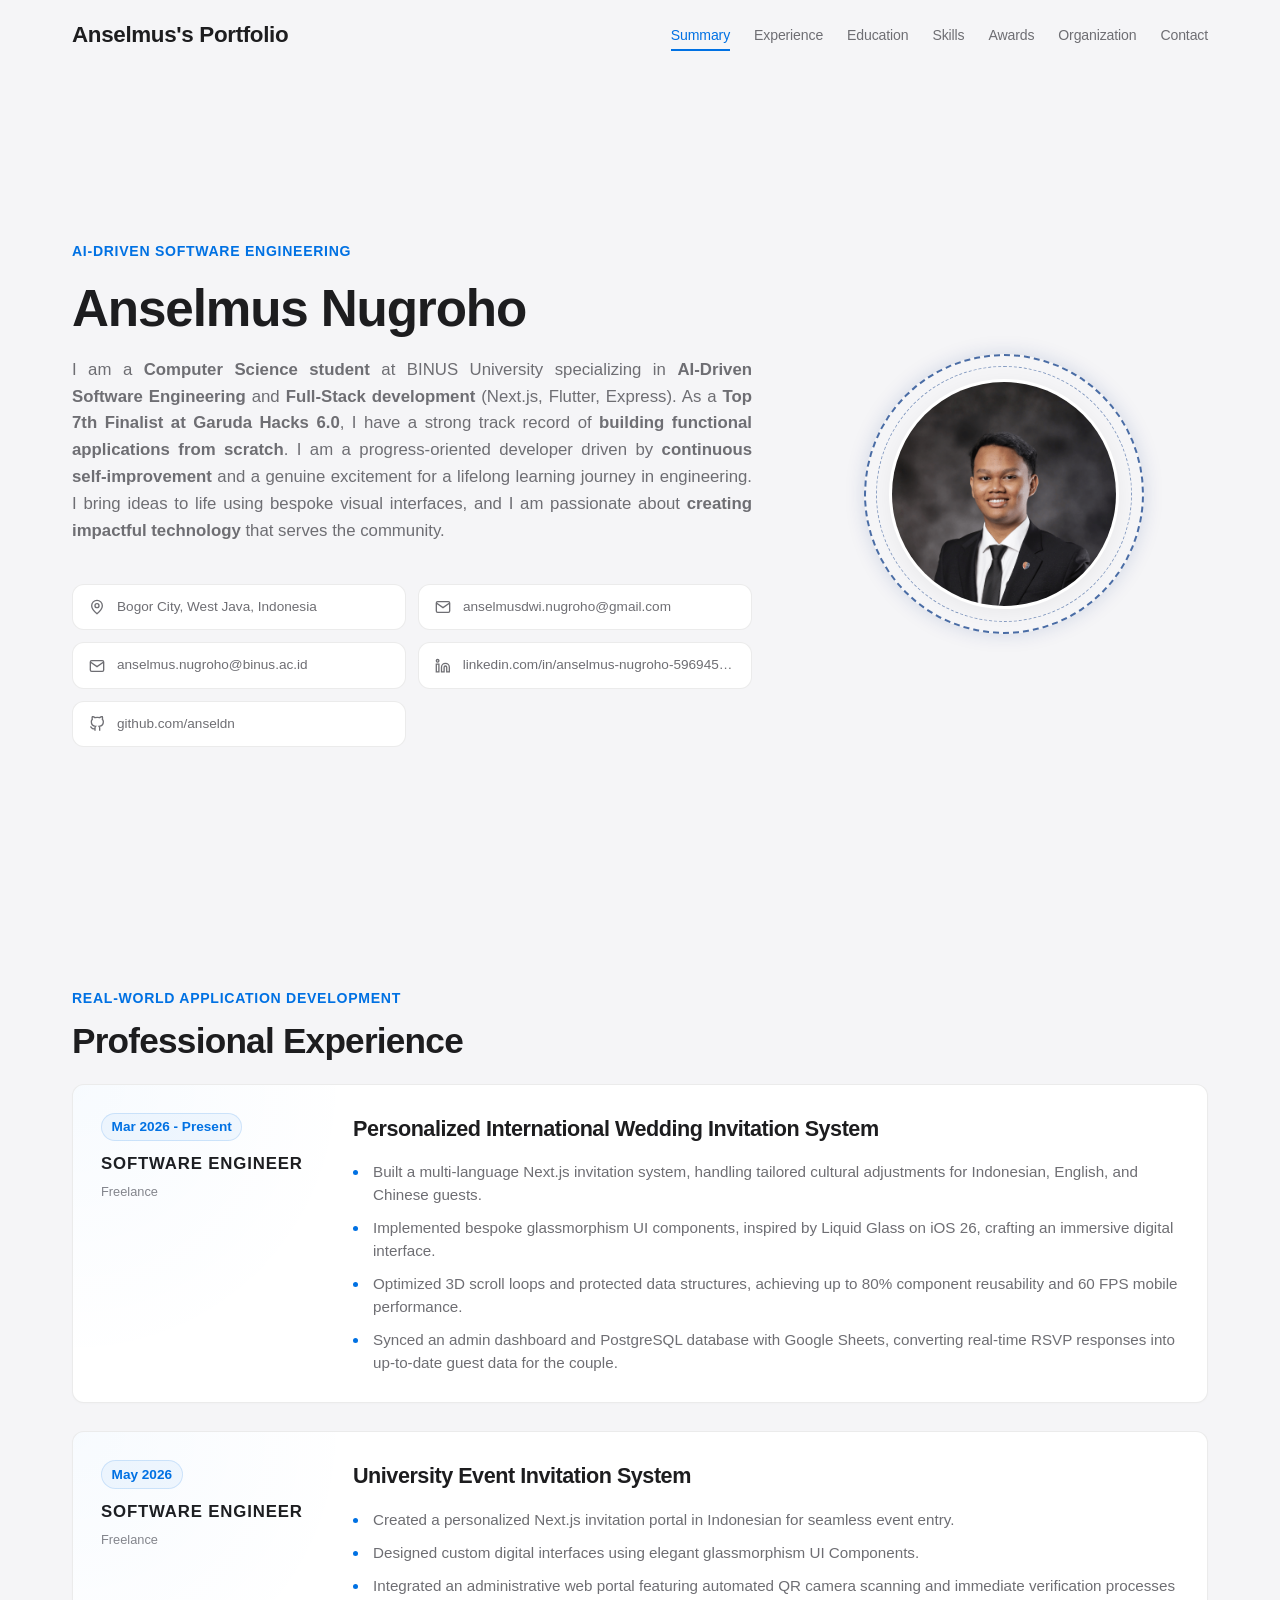
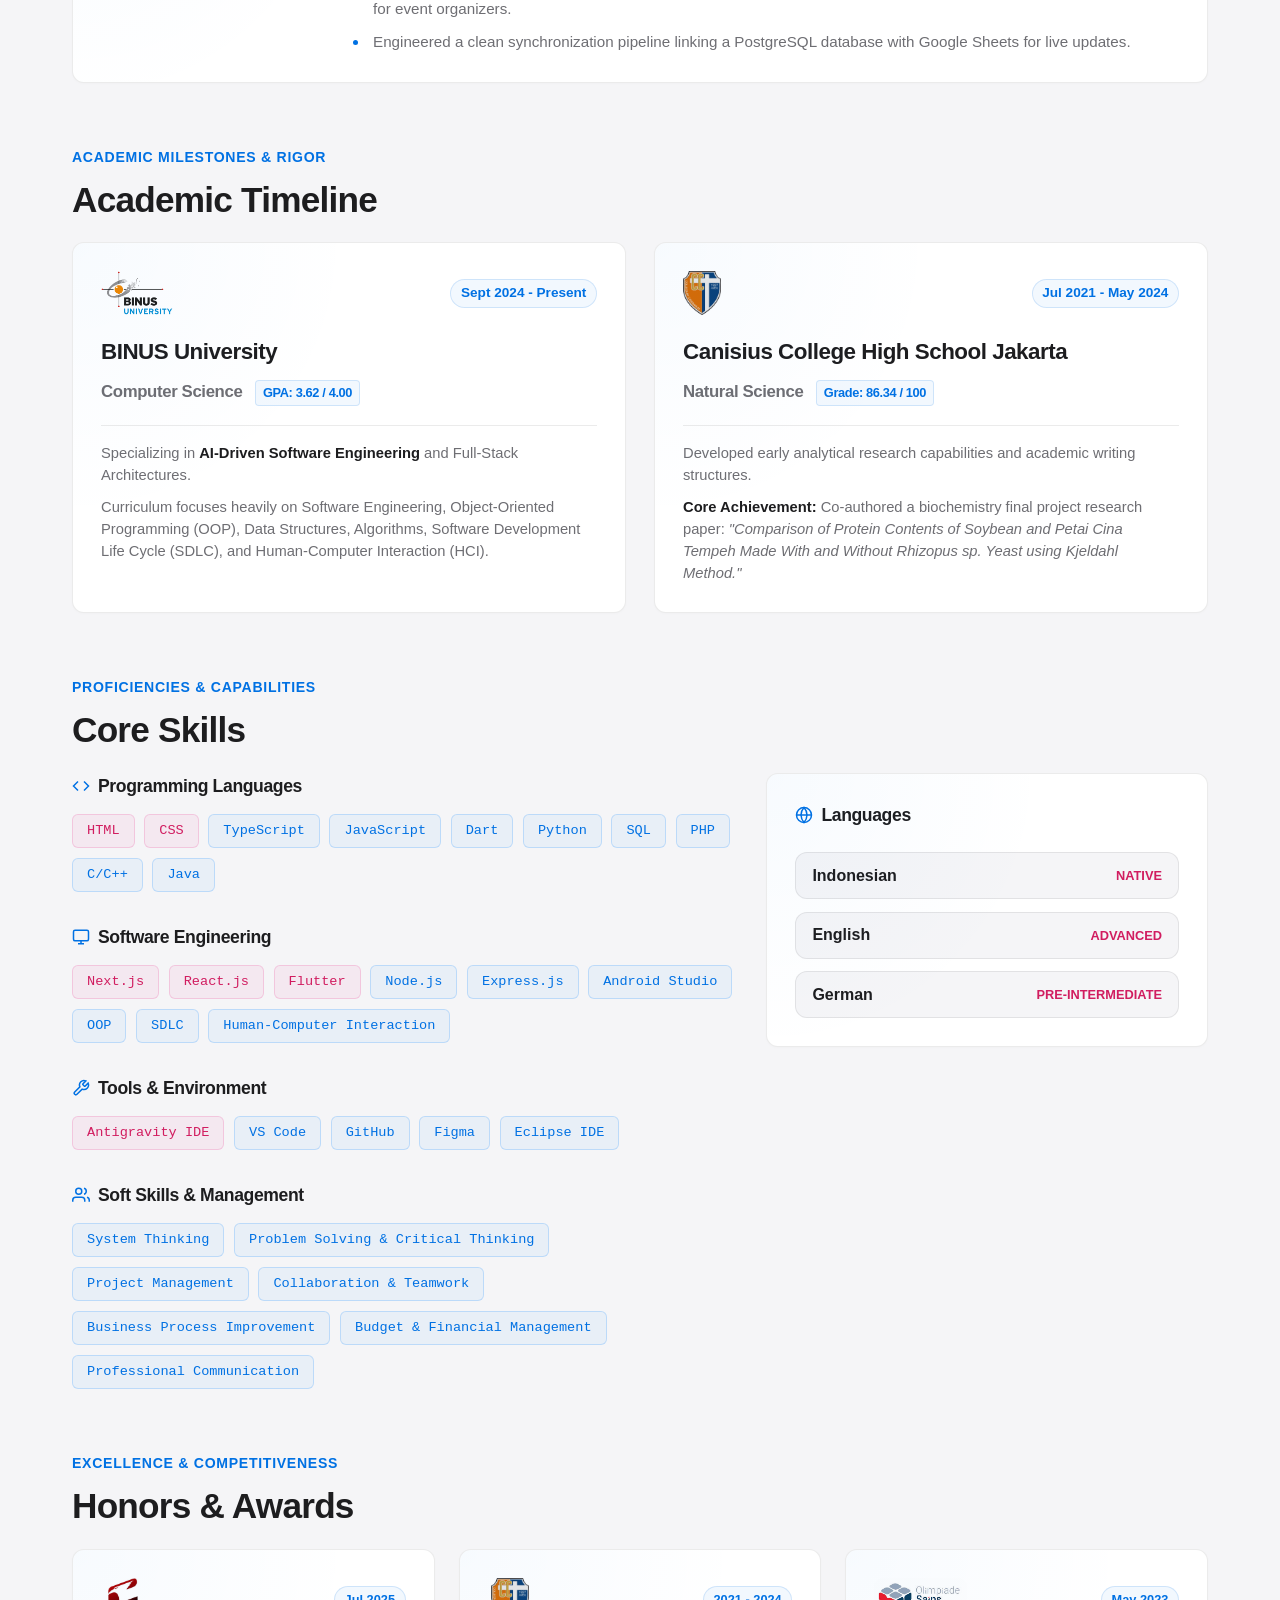
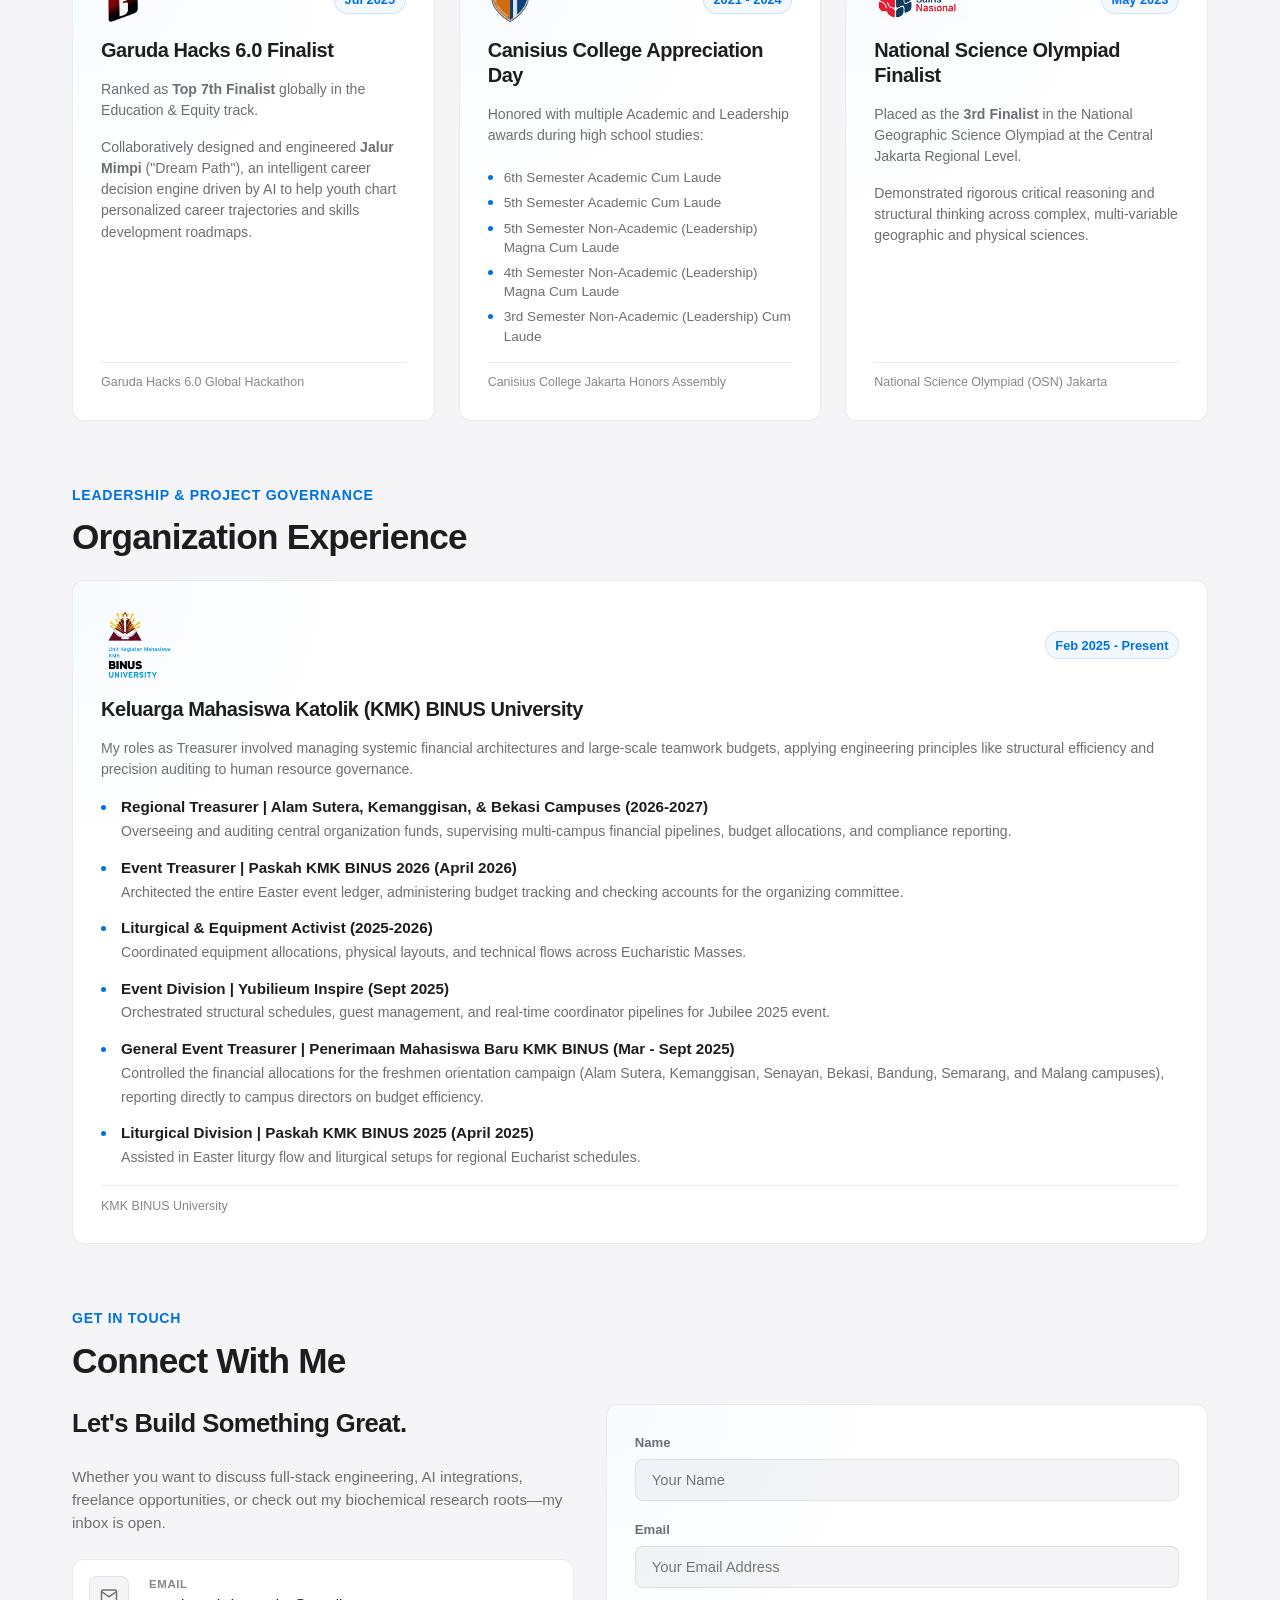
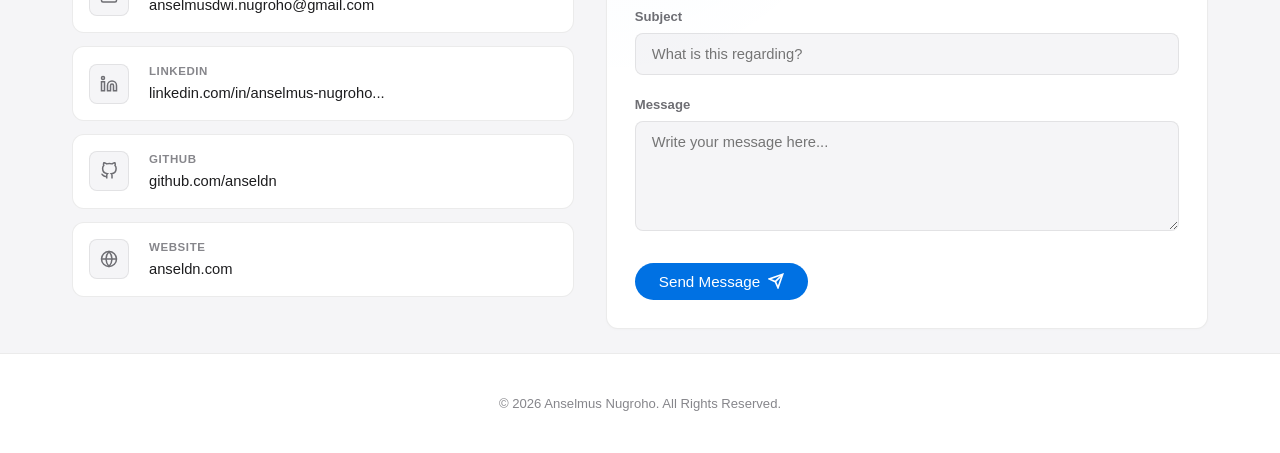
==== commit f4237c8d: "chore: update language terminology from Bahasa Indonesia to Indonesian in project description" ====
--- a/index.html
+++ b/index.html
@@ -180,7 +180,7 @@
           <div class="experience-details">
             <h3>University Event Invitation System </h3>
             <ul class="experience-list">
-              <li>Created a personalized Next.js invitation portal in Bahasa Indonesia for seamless event entry.</li>
+              <li>Created a personalized Next.js invitation portal in Indonesian for seamless event entry.</li>
               <li>Designed custom digital interfaces using elegant glassmorphism UI Components.</li>
               <li>Integrated an administrative web portal featuring automated QR camera scanning and immediate
                 verification processes for event organizers.</li>
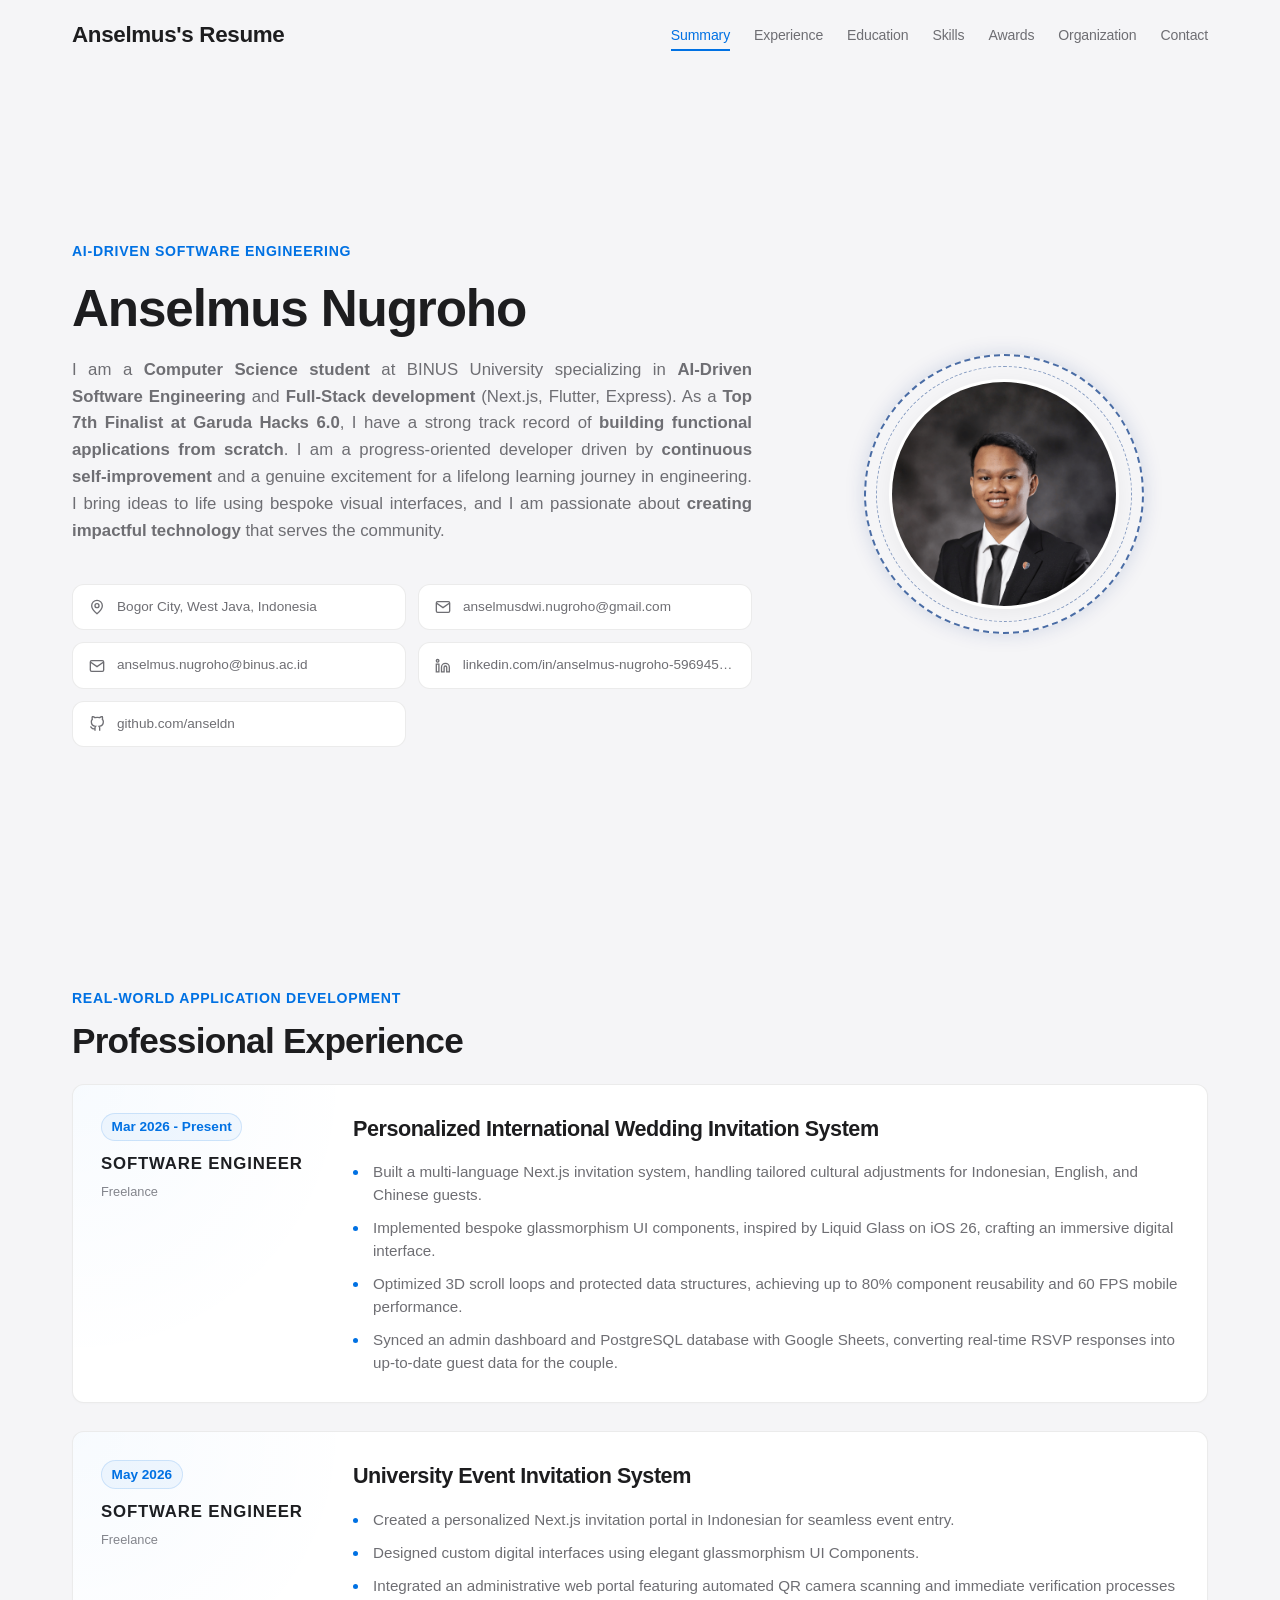
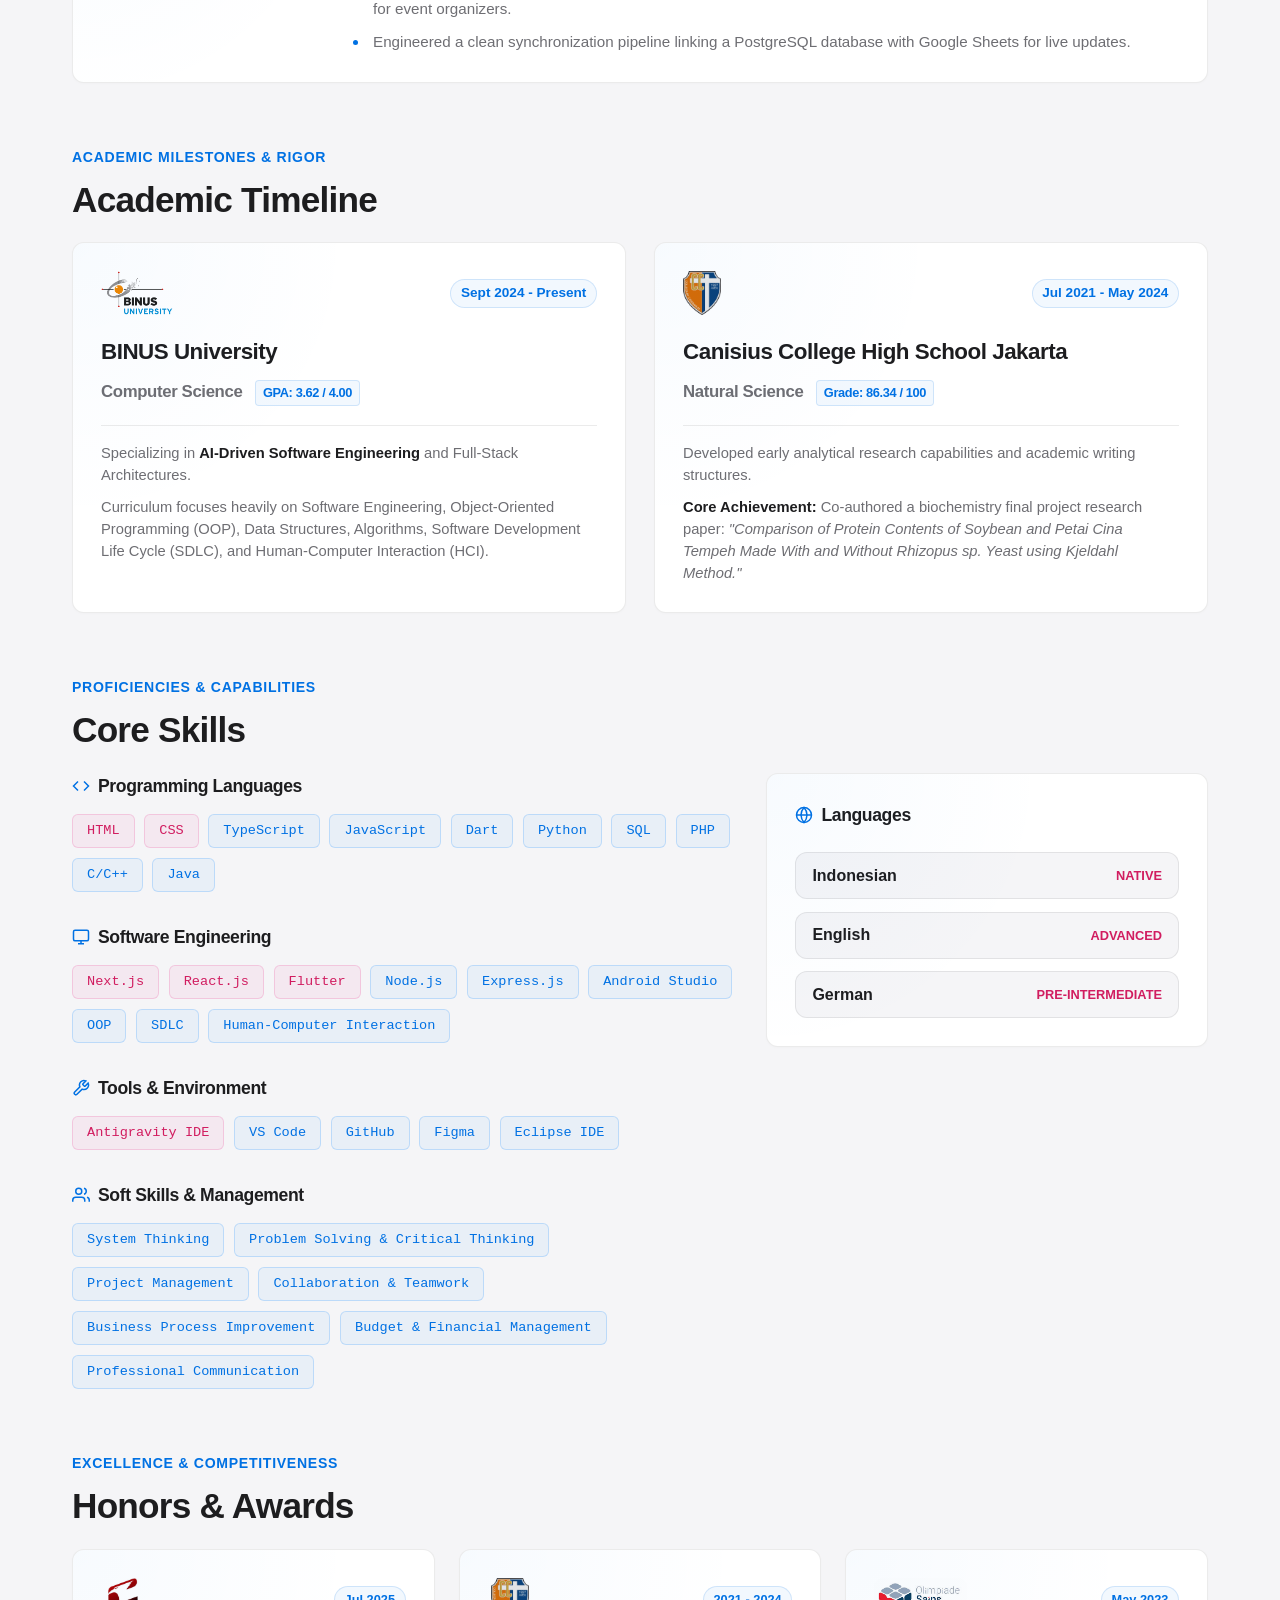
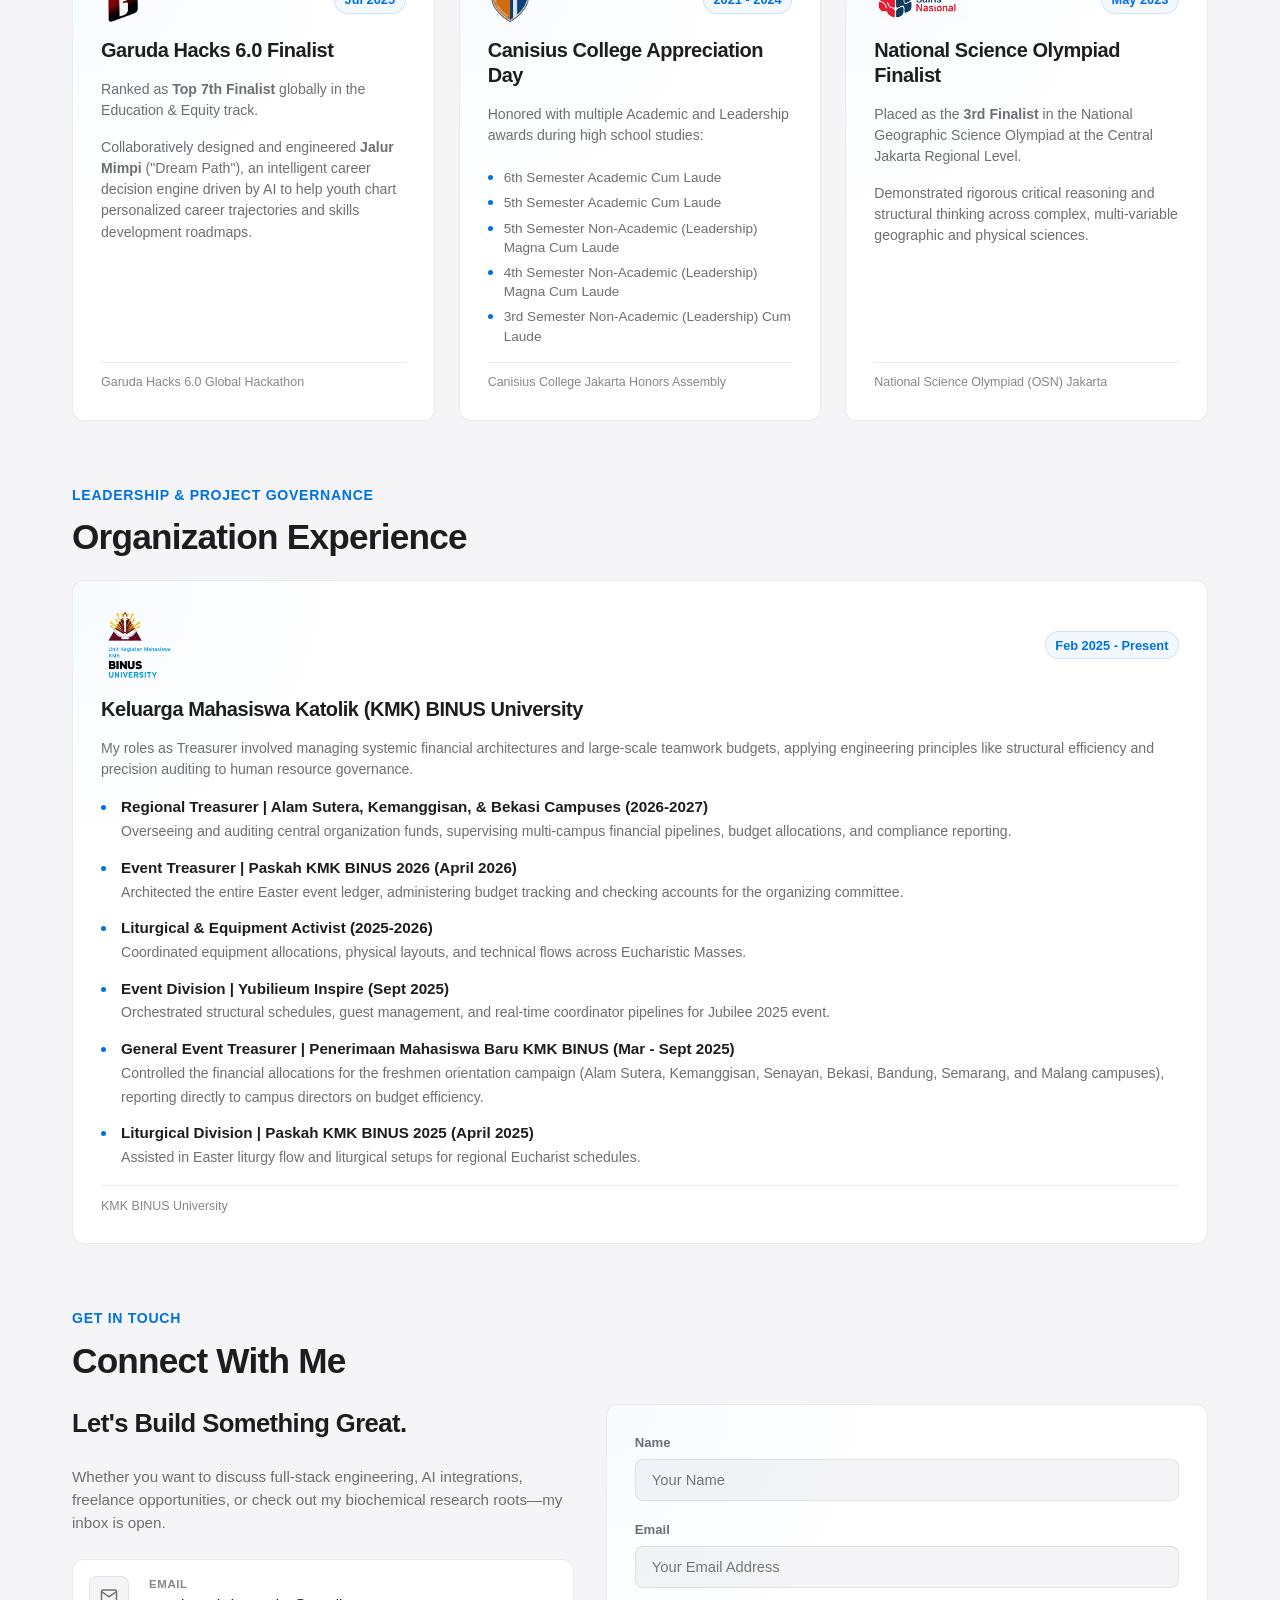
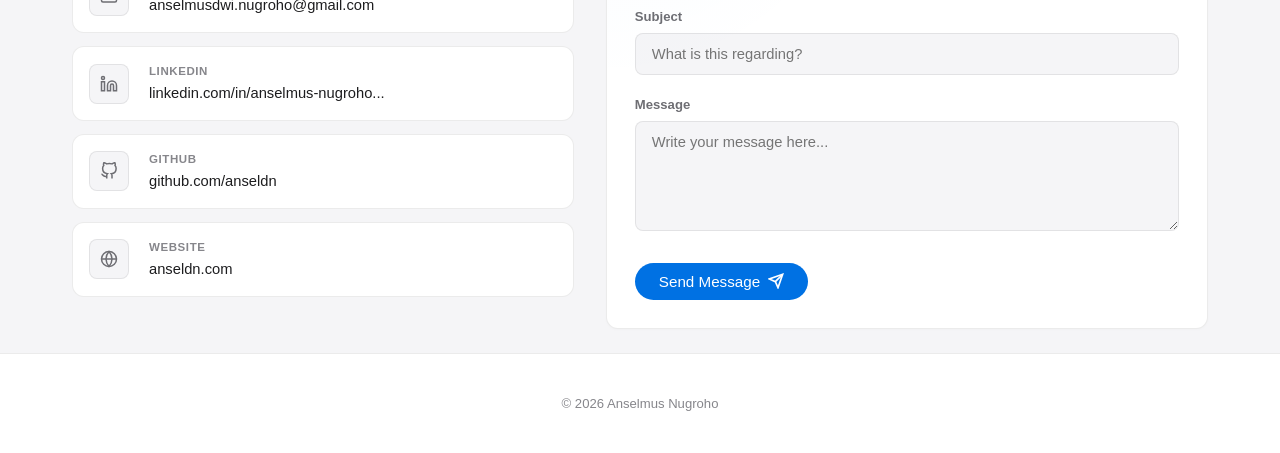
==== commit 6268da8d: "porto to resume" ====
--- a/index.html
+++ b/index.html
@@ -5,23 +5,23 @@
   <meta charset="UTF-8">
   <meta name="viewport" content="width=device-width, initial-scale=1.0">
   <meta name="description"
-    content="Official personal portfolio of Anselmus Nugroho, an AI-Driven Software Engineer and Full-Stack Developer specializing in Next.js, Flutter, and high-performance Web Apps.">
+    content="Official personal resume of Anselmus Nugroho, an AI-Driven Software Engineer and Full-Stack Developer specializing in Next.js, Flutter, and high-performance Web Apps.">
   <meta name="keywords"
-    content="Anselmus Nugroho, Anselmus, Software Engineer, AI Developer, Full-Stack Developer, Next.js, Flutter, Express, BINUS University, Portfolio">
+    content="Anselmus Nugroho, Anselmus, Software Engineer, AI Developer, Full-Stack Developer, Next.js, Flutter, Express, BINUS University, Resume">
   <meta name="author" content="Anselmus Nugroho">
 
   <!-- OpenGraph Metadata for Social Previews & SEO -->
   <meta property="og:title" content="Anselmus Nugroho | AI-Driven Software Engineer & Full-Stack Developer">
   <meta property="og:description"
-    content="Personal portfolio showcasing high-performance digital invitations, full-stack systems, and academic excellence in Computer Science.">
+    content="Personal resume showcasing high-performance digital invitations, full-stack systems, and academic excellence in Computer Science.">
   <meta property="og:type" content="website">
   <meta property="og:url" content="https://anseldn.com">
   <meta property="og:image" content="https://anseldn.com/assets/og-preview.png">
 
-  <title>Anselmus Nugroho | Personal Portfolio</title>
+  <title>Anselmus Nugroho | Personal Resume</title>
 
   <!-- Web Tab Logo / Favicon -->
-  <link rel="icon" type="image/png" href="assets/portfolio.png">
+  <link rel="icon" type="image/png" href="assets/resume.png">
 
   <!-- Styling Sheet -->
   <link rel="stylesheet" href="style.css">
@@ -42,7 +42,7 @@
   <!-- Header & Navigation -->
   <header>
     <div class="container">
-      <a href="#" class="logo" aria-label="Anselmus Home Page">Anselmus's Portfolio</a>
+      <a href="#" class="logo" aria-label="Anselmus Home Page">Anselmus's Resume</a>
 
       <button class="mobile-nav-toggle" id="mobile-nav-toggle" aria-label="Toggle navigation menu" aria-expanded="false"
         aria-controls="nav-menu">
@@ -147,7 +147,7 @@
 
       <div class="experience-layout">
         <!-- Experience Card 1 -->
-        <article class="portfolio-card experience-card">
+        <article class="resume-card experience-card">
           <div class="experience-meta">
             <span class="exp-date">Mar 2026 - Present</span>
             <div class="exp-role">Software Engineer</div>
@@ -170,7 +170,7 @@
         </article>
 
         <!-- Experience Card 2 -->
-        <article class="portfolio-card experience-card">
+        <article class="resume-card experience-card">
           <div class="experience-meta">
             <span class="exp-date">May 2026</span>
             <div class="exp-role">Software Engineer</div>
@@ -201,7 +201,7 @@
 
       <div class="education-timeline">
         <!-- Education Card 1: University -->
-        <article class="portfolio-card education-card">
+        <article class="resume-card education-card">
           <div class="edu-icon-header">
             <div class="edu-icon-box">
               <img src="assets/binus.png" alt="BINUS University Logo">
@@ -219,7 +219,7 @@
         </article>
 
         <!-- Education Card 2: High School -->
-        <article class="portfolio-card education-card">
+        <article class="resume-card education-card">
           <div class="edu-icon-header">
             <div class="edu-icon-box">
               <img src="assets/canisius-college.png" alt="Canisius College Logo">
@@ -338,7 +338,7 @@
         </div>
 
         <!-- Language Panel -->
-        <aside class="portfolio-card" style="height: fit-content;">
+        <aside class="resume-card" style="height: fit-content;">
           <h3 class="skill-category-title" style="margin-bottom: 1.5rem;">
             <svg viewBox="0 0 24 24" aria-hidden="true">
               <circle cx="12" cy="12" r="10" />
@@ -374,7 +374,7 @@
 
       <div class="awards-grid">
         <!-- Award 1: Garuda Hacks -->
-        <article class="portfolio-card award-card">
+        <article class="resume-card award-card">
           <div class="award-icon-row">
             <div class="award-icon-box">
               <img src="assets/garuda-hacks.jpg" alt="Garuda Hacks Finalist Logo">
@@ -394,7 +394,7 @@
         </article>
 
         <!-- Award 2: Canisius College Honors -->
-        <article class="portfolio-card award-card">
+        <article class="resume-card award-card">
           <div class="award-icon-row">
             <div class="award-icon-box">
               <img src="assets/canisius-college.png" alt="Canisius College Logo">
@@ -416,7 +416,7 @@
         </article>
 
         <!-- Award 3: Science Olympiad -->
-        <article class="portfolio-card award-card">
+        <article class="resume-card award-card">
           <div class="award-icon-row">
             <div class="award-icon-box">
               <img src="assets/osn.jpg" alt="National Science Olympiad Finalist Logo">
@@ -445,7 +445,7 @@
       </div>
 
       <div class="org-wrapper">
-        <article class="portfolio-card award-card">
+        <article class="resume-card award-card">
           <div class="award-icon-row">
             <div class="award-icon-box">
               <img src="assets/kmk.png" alt="KMK BINUS Logo">
@@ -581,8 +581,8 @@
         </div>
 
         <!-- Contact Form Panel -->
-        <div class="portfolio-card contact-form-panel">
-          <form id="portfolio-contact-form" novalidate>
+        <div class="resume-card contact-form-panel">
+          <form id="resume-contact-form" novalidate>
             <!-- Honeypot field for spam prevention -->
             <input type="text" id="form-honey" style="display:none !important;" tabindex="-1" autocomplete="off">
 
@@ -625,7 +625,7 @@
   <!-- Footer -->
   <footer>
     <div class="container footer-content">
-      <p class="footer-text">&copy; 2026 Anselmus Nugroho. All Rights Reserved.</p>
+      <p class="footer-text">&copy; 2026 Anselmus Nugroho</p>
     </div>
   </footer>
 
--- a/style.css
+++ b/style.css
@@ -1,5 +1,5 @@
 /* 
-   Anselmus Nugroho - Personal Portfolio Style Sheet
+   Anselmus Nugroho - Personal Resume Style Sheet
    Optimized for: https://anseldn.com (Vercel deployment)
    Design Aesthetic: Apple "Mac Studio" Light Minimalist
 */
@@ -126,8 +126,8 @@
   position: relative;
 }
 
-/* --- APPLE INDUSTRIAL PORTFOLIO CARD --- */
-.portfolio-card {
+/* --- APPLE INDUSTRIAL RESUME CARD --- */
+.resume-card {
   background-color: var(--apple-card-bg);
   border: 1px solid var(--apple-border);
   border-radius: var(--apple-radius);
@@ -139,14 +139,14 @@
 }
 
 /* Subtle depth on hover without loud shadow effects */
-.portfolio-card:hover {
+.resume-card:hover {
   border-color: var(--apple-border-hover);
   transform: translateY(-2px);
   box-shadow: 0 8px 24px rgba(0, 0, 0, 0.04);
 }
 
 /* 3D mouse highlight element used in hover script (made extremely subtle for light mode) */
-.portfolio-card::before {
+.resume-card::before {
   content: '';
   position: absolute;
   top: 0;
@@ -1257,7 +1257,7 @@
     font-size: 1.8rem;
   }
 
-  .portfolio-card {
+  .resume-card {
     padding: 1.25rem;
   }
 
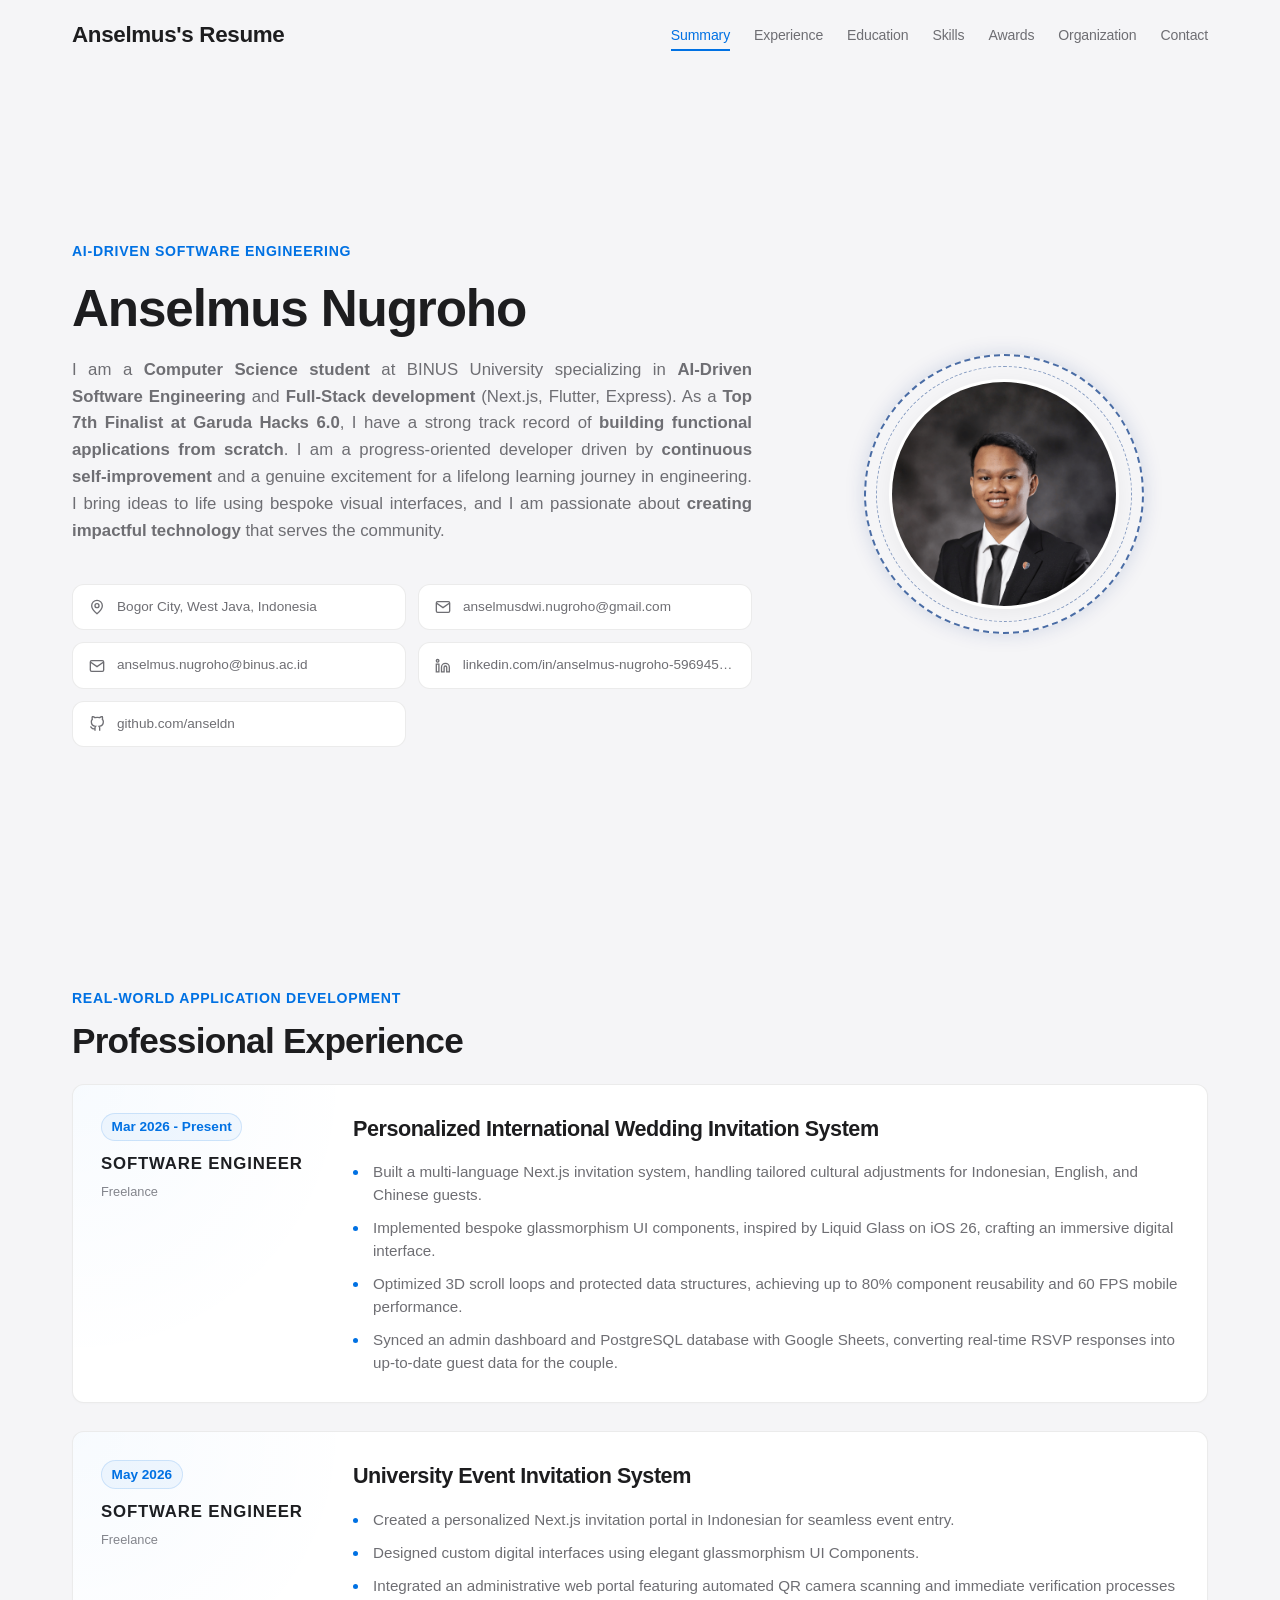
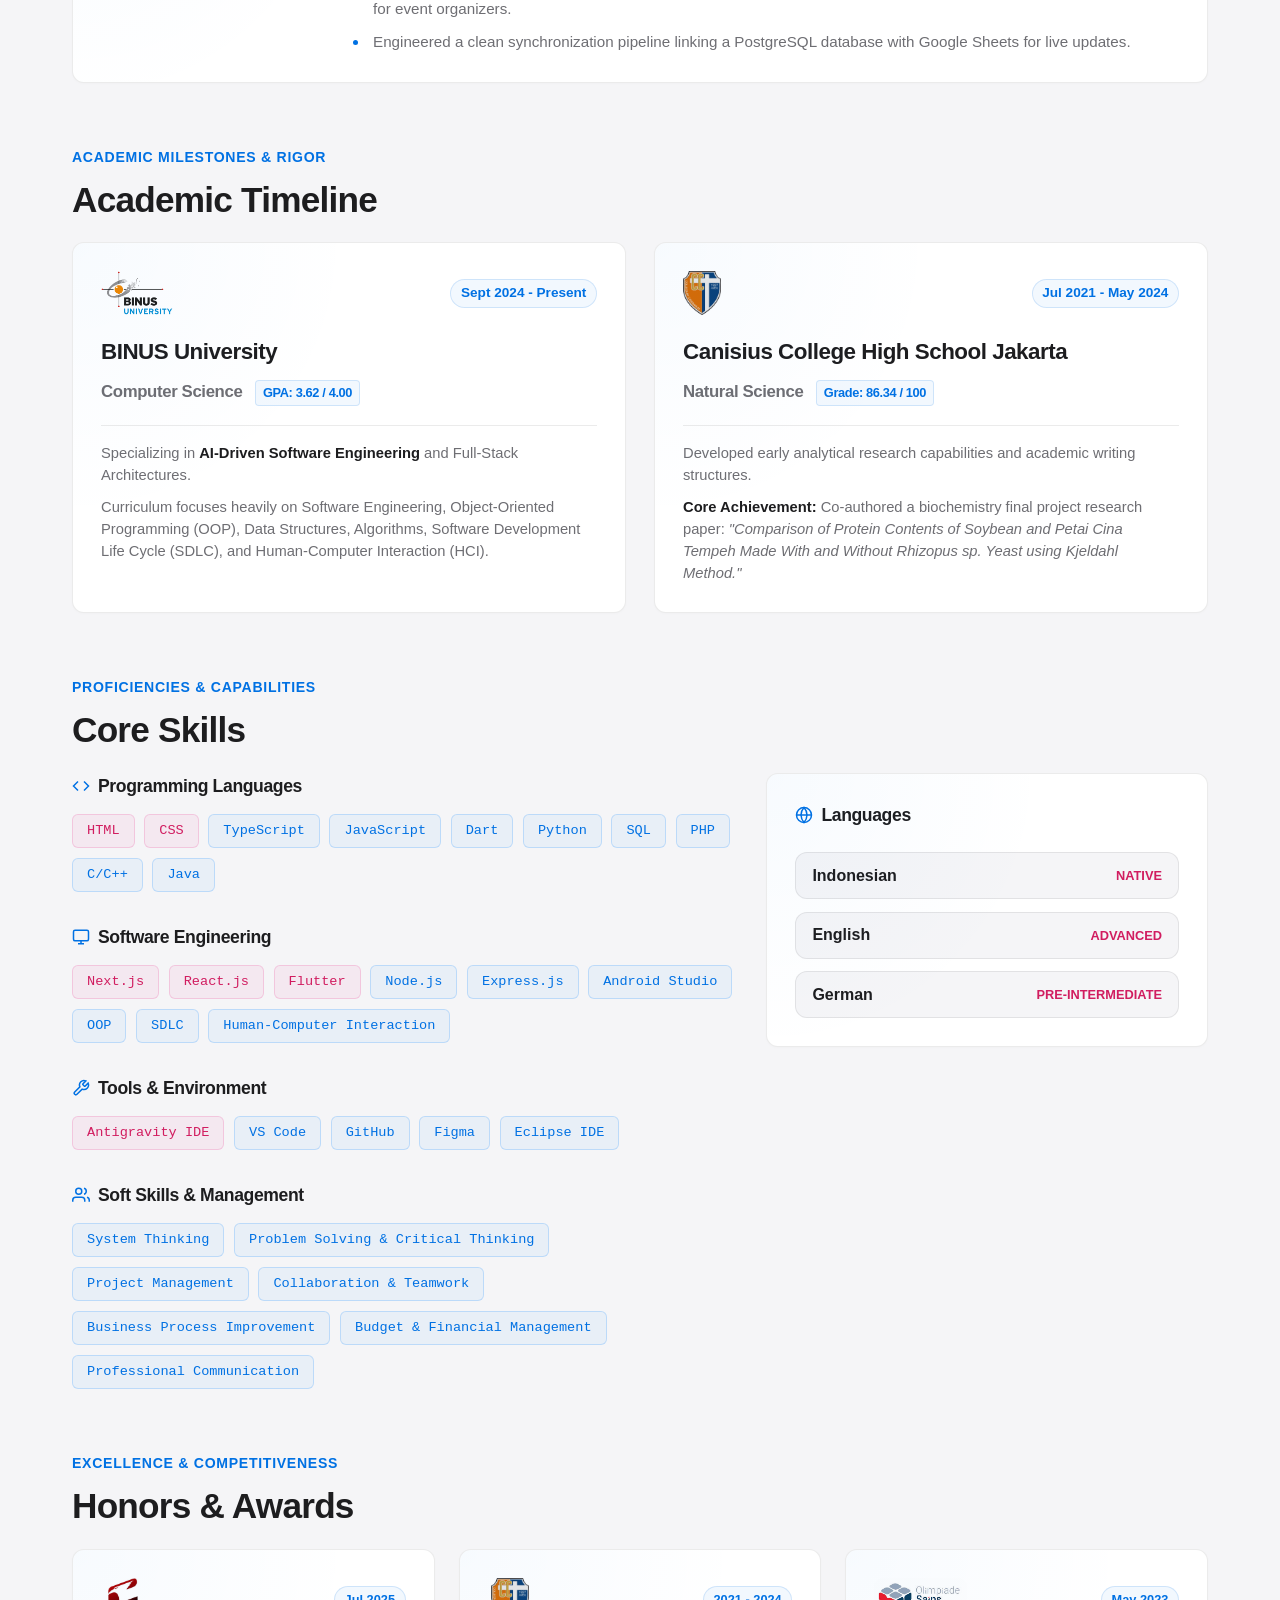
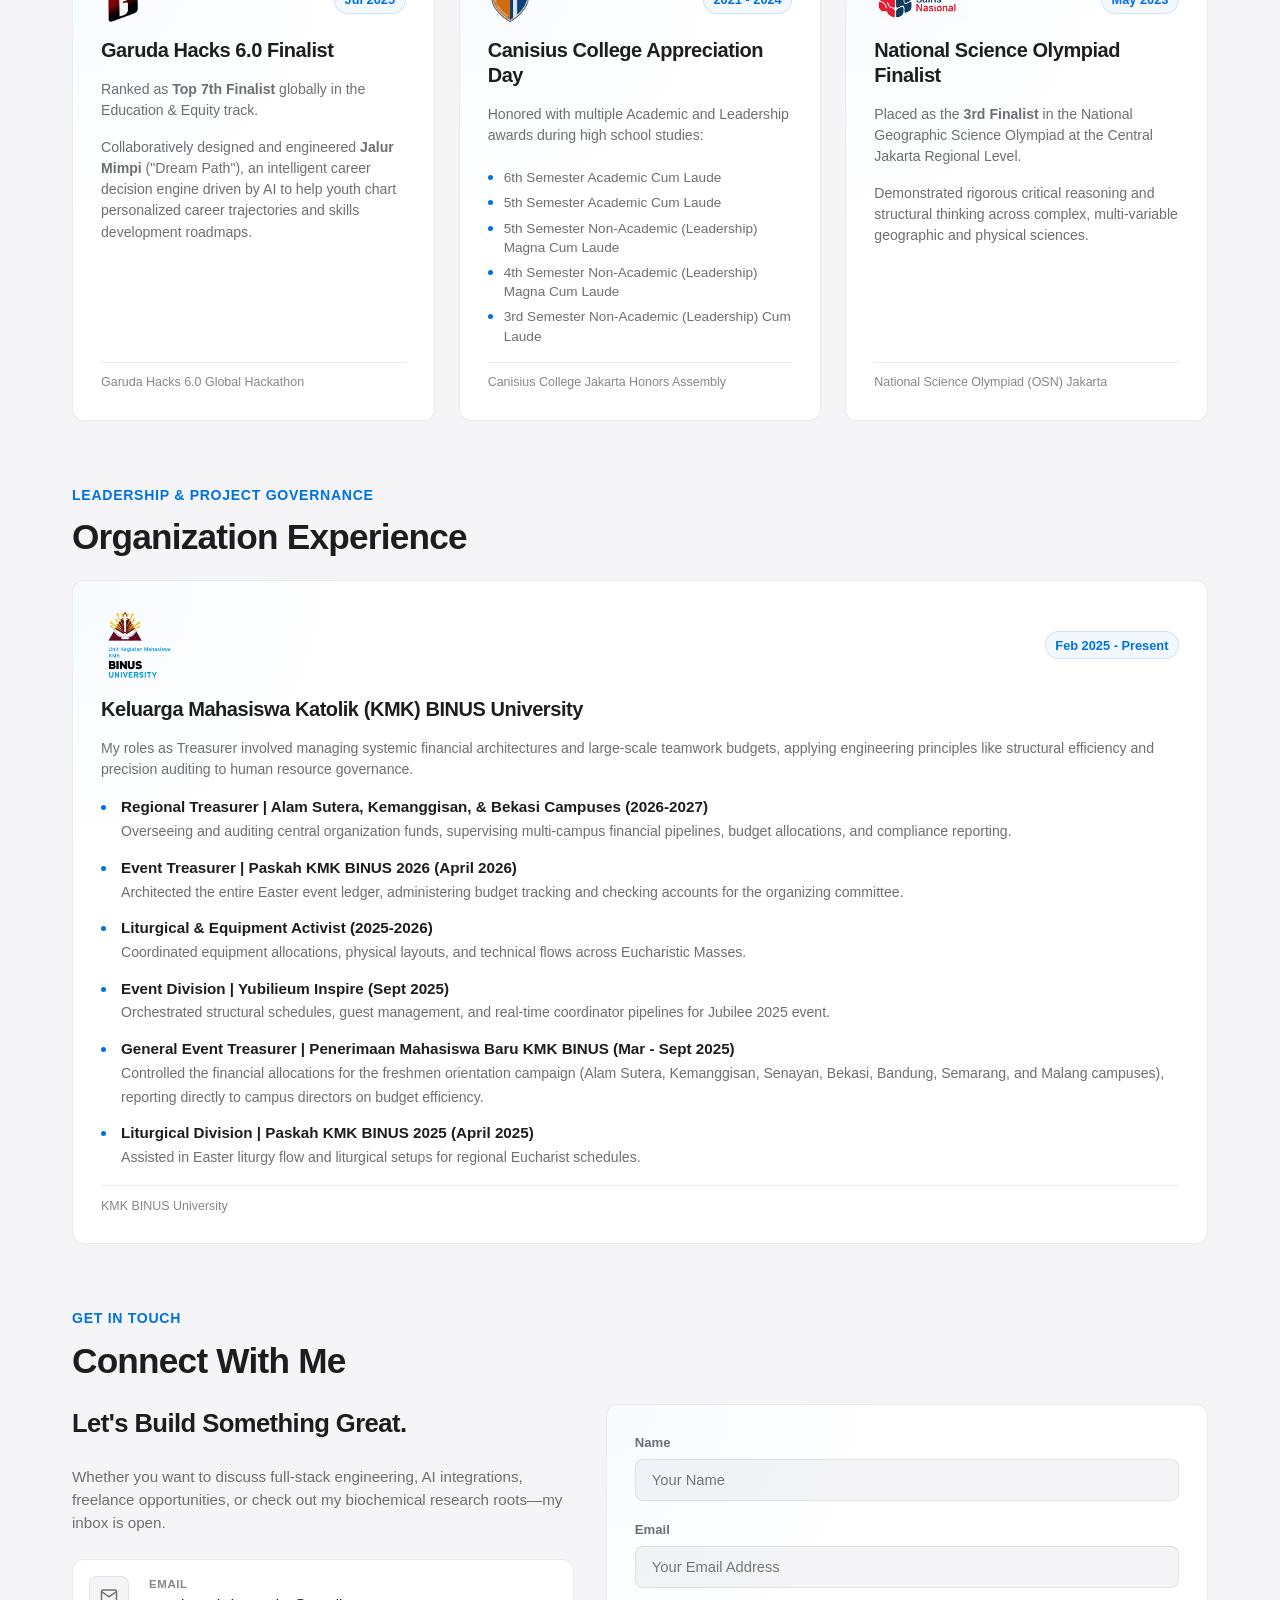
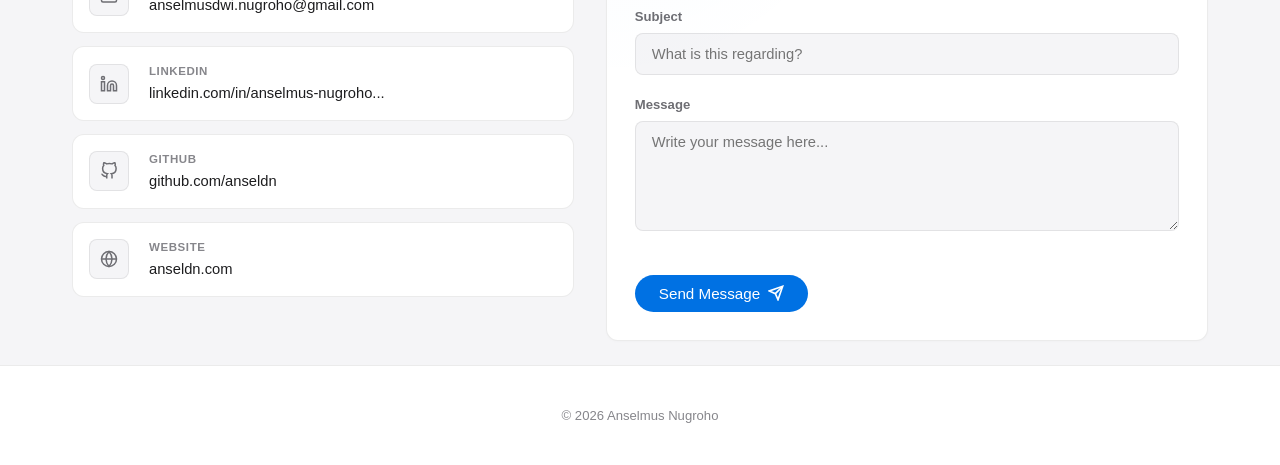
==== commit abe2dfcf: "feat: add Cloudflare Turnstile protection to contact form" ====
--- a/index.html
+++ b/index.html
@@ -25,6 +25,9 @@
 
   <!-- Styling Sheet -->
   <link rel="stylesheet" href="style.css">
+
+  <!-- Cloudflare Turnstile API -->
+  <script src="https://challenges.cloudflare.com/turnstile/v0/api.js" async defer></script>
 </head>
 
 <body>
@@ -607,7 +610,13 @@
                 required></textarea>
             </div>
 
-            <div style="margin-top: 2rem;">
+            <!-- Cloudflare Turnstile Verification Widget -->
+            <div class="turnstile-wrapper">
+              <div class="cf-turnstile" data-sitekey="0x4AAAAAAFUorGST2sHMCxcJ" data-theme="light"></div>
+            </div>
+            <div id="turnstile-notice" class="turnstile-notice" role="alert">Please complete the verification check before sending.</div>
+
+            <div style="margin-top: 1.5rem;">
               <button type="submit" class="btn-submit">
                 <span>Send Message</span>
                 <svg viewBox="0 0 24 24" aria-hidden="true">
--- a/style.css
+++ b/style.css
@@ -1078,6 +1078,31 @@
   cursor: not-allowed;
 }
 
+/* --- CLOUDFLARE TURNSTILE WIDGET --- */
+.turnstile-wrapper {
+  margin-top: 1.25rem;
+  display: flex;
+  justify-content: flex-start;
+}
+
+.turnstile-notice {
+  font-size: 0.82rem;
+  color: #ff3b30;
+  margin-top: 0.5rem;
+  font-weight: 500;
+  display: none;
+}
+
+.turnstile-notice.visible {
+  display: block;
+  animation: fadeInNotice 0.2s ease-in-out;
+}
+
+@keyframes fadeInNotice {
+  from { opacity: 0; transform: translateY(-4px); }
+  to { opacity: 1; transform: translateY(0); }
+}
+
 /* --- FOOTER --- */
 footer {
   padding: 2.5rem 0;
